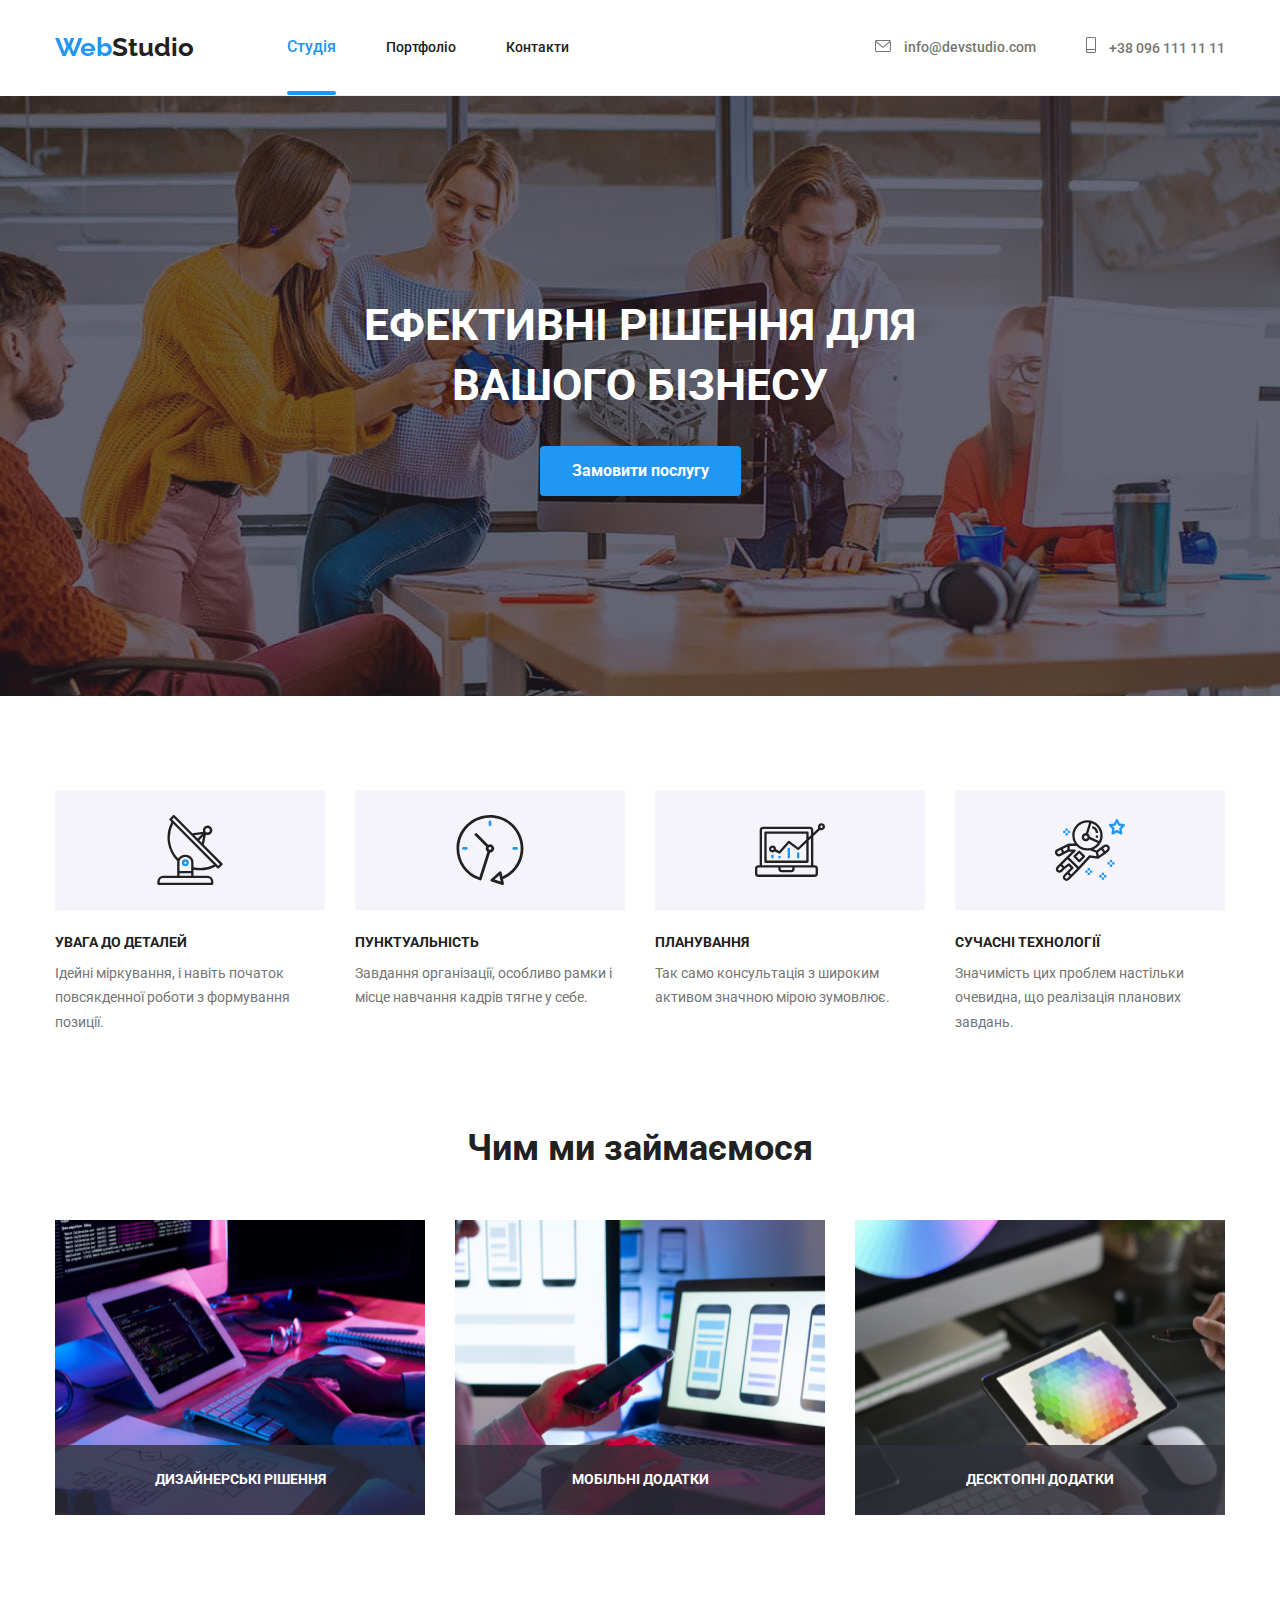
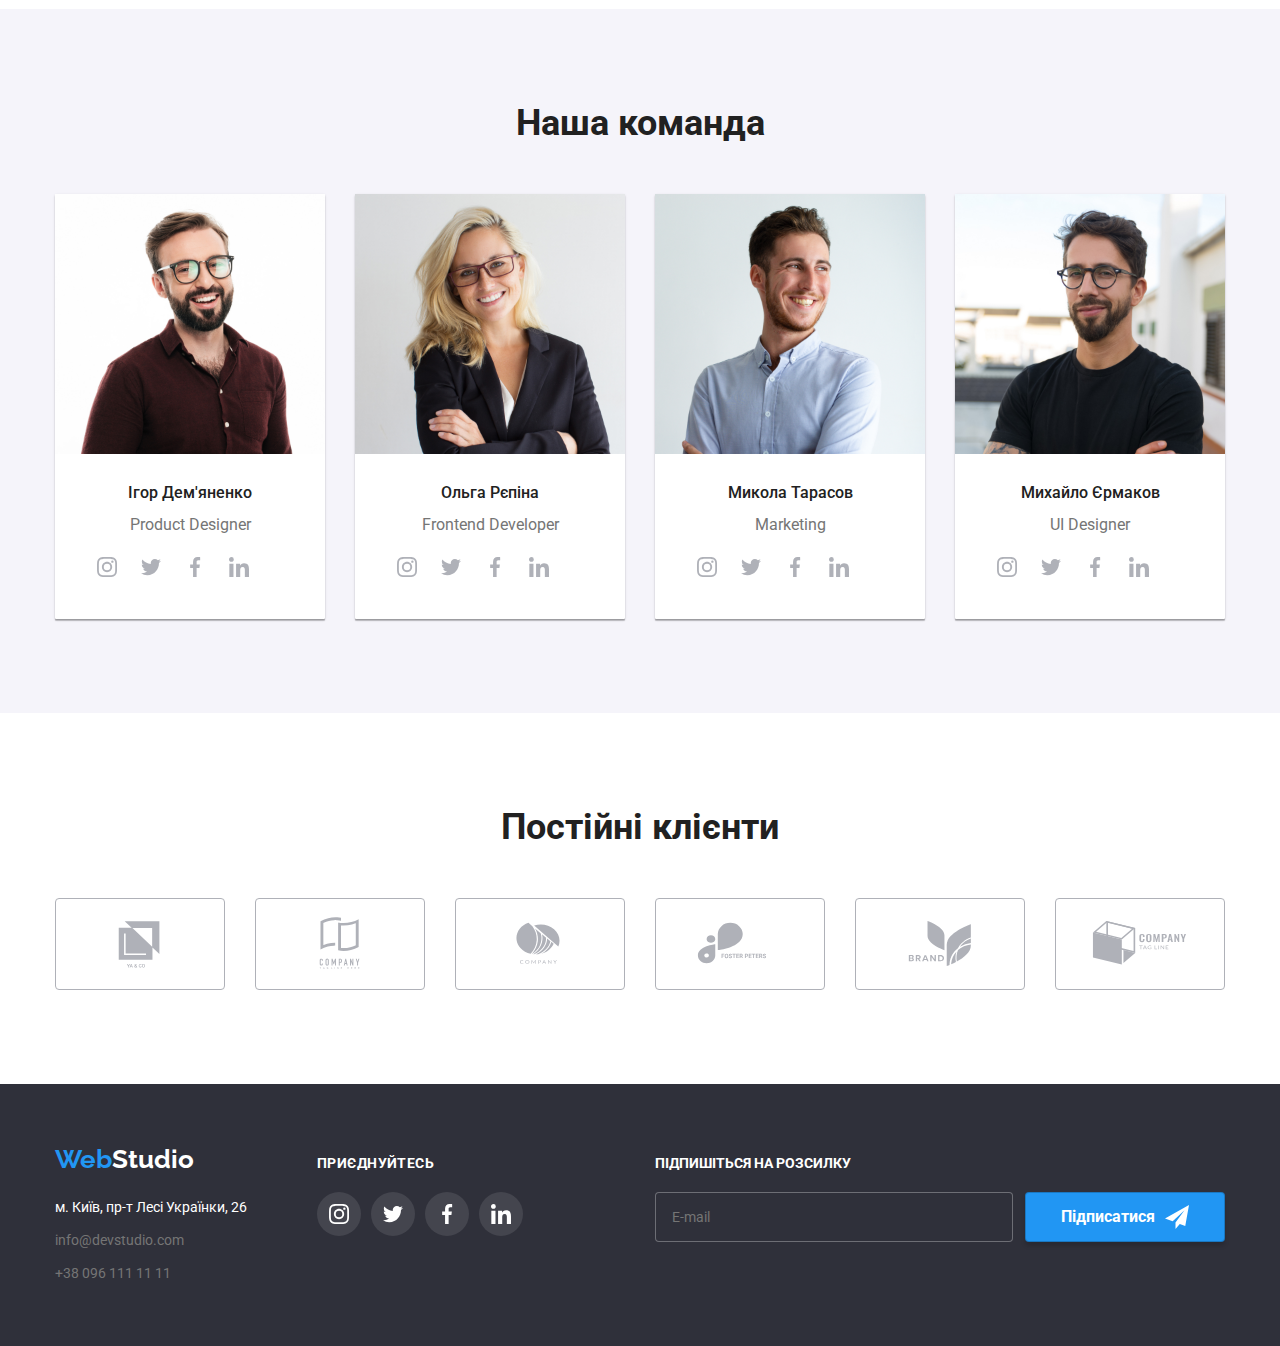
==== index.html @ 7511eae3 "рефакторинг HTML використ BEM" ====
<!DOCTYPE html>
<html lang="uk">
  <head>
    <meta charset="UTF-8" />
    <meta http-equiv="X-UA-Compatible" content="IE=edge" />
    <meta name="viewport" content="width=device-width, initial-scale=1.0" />
    <title>WebStudio</title>
    <!-- Fonts -->
    <link rel="preconnect" href="https://fonts.googleapis.com" />
    <link rel="preconnect" href="https://fonts.gstatic.com" crossorigin />
    <link
      href="https://fonts.googleapis.com/css2?family=Oleo+Script&family=Raleway:wght@700&family=Roboto:wght@400;500;700&display=swap"
      rel="stylesheet"
    />
    <!-- Modern-normalize -->
    <link rel="stylesheet" href="./css/moderm normalize.css" />
    <!-- Custom styles -->
    <link rel="stylesheet" href="./css/main.min.css" />
    <link rel="stylesheet" href="./css/styles.css" />
  </head>
  <body class="page">
    <!-- Header section -->
    <header class="header">
      <div class="section header-section">
        <div class="container header-nav">
          <nav class="nav">
            <a lang="en" class="logo" href="">
              <span class="logo_special"> Web</span>Studio</a
            >
            <ul class="list">
              <li class="header_breadcrumbs">
                <a class="item" href="./index.html">Студія</a>
              </li>
              <li class="header_breadcrumbs">
                <a class="header_item" href="./portfolio.html"> Портфоліо</a>
              </li>
              <li class="header_breadcrumbs">
                <a class="header_item" href="">Контакти</a>
              </li>
            </ul>
          </nav>
          <ul class="list header_list">
            <li class="header_link">
              <a class="header_all" href="mailto:info@devstudio.com">
                <svg class="icon-all" width="16" height="12">
                  <use href="./images/icons.svg#envelope"></use>
                </svg>
                info@devstudio.com</a
              >
            </li>
            <li class="header_link">
              <a class="header_all" href="tel:+380961111111">
                <svg class="icon-all" width="10" height="16">
                  <use href="./images/icons.svg#smartphone"></use>
                </svg>
                +38 096 111 11 11</a
              >
            </li>
          </ul>
        </div>
      </div>
    </header>
    <main class="main">
      <!--Slogan section -->
      <section class="slogan section overline">
        <div class="container">
          <h1 class="cnt">Ефективні рішення для вашого бізнесу</h1>
          <button class="button" type="button" data-modal-open>
            Замовити послугу
          </button>
          <!--Modal -->
          <div class="backdrop is-hidden" data-modal>
            <div class="modal">
              <span class="form_title"
                >Залиште свої дані, ми вам передзвонимо</span
              >
              <form
                class="form"
                action="my-register-form"
                method="post"
                name="register-form"
                avtocomplete="on"
                novalidate
              >
            </form>
                <div>
                  <div class="form_user-conteiner">
                    <label class="form_label" for="user-name">
                      <span class="form_user">Ім'я</span>
                    </label>
                    <input
                      class="form_user-input"
                      type="text"
                      id="user-name"
                      autofocus
                      required
                      minlength="3"
                      name="form-user-name"
                    />
                    <svg class="icon icon-user" width="18" height="18">
                      <use href="./images/icons.svg#user"></use>
                    </svg>
                  </div>
                  <div class="form_user-conteiner">
                    <label class="form_label" for="user-phone">
                      <span class="form_user">Телефон</span></label
                    >
                    <input
                      class="form_user-input"
                      type="tel"
                      id="user-phone"
                      name="form-user-phone"
                      required
                      minlength="12"
                      maxlength="12"
                    />
                    <svg class="icon-user" width="18" height="18">
                      <use href="./images/icons.svg#phone"></use>
                    </svg>
                  </div>
                  <div class="form_user-conteiner">
                    <label class="form_label" for="user-email">
                      <span class="form_user">Пошта</span></label
                    >
                    <input
                      class="form_user-input"
                      type="email"
                      id="user-email"
                      required
                      name="form-user-email"
                    />
                    <svg class="icon-user" width="18" height="18">
                      <use href="./images/icons.svg#email"></use>
                    </svg>
                  </div>
                  <div class="form_user-conteiner">
                    <label class="form_label-coment" for="user-coment">
                      <span class="form_user">Коментар</span>
                    </label>
                    <textarea
                      class="form_user-coment"
                      rows="6"
                      placeholder="Введіть текст"
                    ></textarea>
                  </div>
                  <label class="form_label-checkbox">
                    <input
                      class="form_input-checkbox visually-hidden"
                      type="checkbox"
                      name="form-user-checkbox"
                    />
                    <svg class="icon-user-vector" width="16" height="15">
                      <use
                        class="icon-unchecked"
                        href="./images/icons.svg#vect"
                      ></use>
                      <use
                        class="icon-checked"
                        href="./images/icons.svg#icon-check"
                      ></use>
                    </svg>
                    <span class="form_user-span">
                      Погоджуюся з розсилкою та приймаю
                      <a class="form_link" href=""> Умови договору</a>
                    </span>
                  </label>
                </div>
                <button class="form_button" type="submit">Відправити</button>
              </form>
              <button class="button-modal" type="button" data-modal-close>
                <svg class="button-modal-icon" width="30" height="30">
                  <use href="images/icons.svg#close"></use>
                </svg>
              </button>
            </div>
          </div>
        </div>
      </section>
      <!--About section -->
      <section class="about section">
        <div class="container">
          <h2 class="visually-hidden">Особливості роботи нашої студії</h2>
          <ul class="list">
            <li class="about_item">
              <div class="about_box">
                <svg width="70" height="70">
                  <use href="./images/icons.svg#antenna"></use>
                </svg>
              </div>
              <h3 class="about_subtitle">Увага до деталей</h3>
              <p class="about_text">
                Ідейні міркування, і навіть початок повсякденної роботи з
                формування позиції.
              </p>
            </li>
            <li class="about_item">
              <div class="about_box">
                <svg width="70" height="70">
                  <use href="./images/icons.svg#clock"></use>
                </svg>
              </div>
              <h3 class="about_subtitle">Пунктуальність</h3>
              <p class="about_text">
                Завдання організації, особливо рамки і місце навчання кадрів
                тягне у себе.
              </p>
            </li>
            <li class="about_item">
              <div class="about_box">
                <svg width="70" height="70">
                  <use href="./images/icons.svg#diagram"></use>
                </svg>
              </div>
              <h3 class="about_subtitle">Планування</h3>
              <p class="about_text">
                Так само консультація з широким активом значною мірою зумовлює.
              </p>
            </li>
            <li class="about_item">
              <div class="about_box">
                <svg width="70" height="70">
                  <use href="./images/icons.svg#astronaut"></use>
                </svg>
              </div>
              <h3 class="about_subtitle">Сучасні технології</h3>
              <p class="about_text">
                Значимість цих проблем настільки очевидна, що реалізація
                планових завдань.
              </p>
            </li>
          </ul>
        </div>
      </section>
      <!--Images section -->
      <section class="images section">
        <div class="container">
          <h2 class="images_headline">Чим ми займаємося</h2>

          <ul class="list">
            <li class="images_item">
              <img
                class="images_img"
                src="images/img(11).jpg"
                alt="Веб-програміст за роботою"
                width="370"
                height="295"
              />
              <div class="images_overline">
                <h3 class="images_title">Дизайнерські рішення</h3>
              </div>
            </li>
            <li class="images_item">
              <img
                class="images_img"
                src="images/img(12).jpg"
                alt="Розробник інтерфейсу за роботою"
                width="370"
                height="295"
              />
              <div class="images_overline">
                <h3 class="images_title">Мобільні додатки</h3>
              </div>
            </li>
            <li class="images_item">
              <img
                class="images_img"
                src="images/img(13).jpg"
                alt="Веб-дизайнер за роботою"
                width="370"
                height="295"
              />
              <div class="images_overline">
                <h3 class="images_title">Десктопні додатки</h3>
              </div>
            </li>
          </ul>
        </div>
      </section>
      <!--Nero section -->
      <section class="nero section">
        <div class="container">
          <h2 class="nero_caption">Наша команда</h2>
          <ul class="list nero_list">
            <li class="nero_item">
              <!--Ігор Дем'яненко-->
              <img
                class="nero_img"
                src="images/img(4).jpg"
                alt="фото Ігора Дем'яненко"
                width="270"
                height="260"
              />
              <div class="nero_title-meta">
                <h3 class="nero_title">Ігор Дем'яненко</h3>
                <p class="nero_meta" lang="en">Product Designer</p>
                <ul class="nero_list-icons list">
                  <li class="nero_item-icons">
                    <a class="nero_link-icons" href="instagram">
                      <svg class="nero_icon" width="20" height="20">
                        <use href="./images/icons.svg#instagram"></use>
                      </svg>
                    </a>
                  </li>
                  <li class="nero_item-icons">
                    <a class="nero_link-icons" href="twitter">
                      <svg class="nero_icon" width="20" height="20">
                        <use href="./images/icons.svg#twitter"></use>
                      </svg>
                    </a>
                  </li>
                  <li class="nero_item-icons">
                    <a class="nero_link-icons" href="facebook">
                      <svg class="nero_icon" width="20" height="20">
                        <use href="./images/icons.svg#facebook"></use>
                      </svg>
                    </a>
                  </li>
                  <li class="nero_item-icons">
                    <a class="nero_link-icons" href="linkedin">
                      <svg class="nero_icon" width="20" height="20">
                        <use href="./images/icons.svg#linkedin"></use>
                      </svg>
                    </a>
                  </li>
                </ul>
              </div>
            </li>
            <li class="nero_item">
              <!--Ольга Рєпіна-->
              <img
                class="nero_img"
                src="images/img(5).jpg"
                alt="фото Ольги Рєпіної"
                width="270"
                height="260"
              />
              <div class="nero_title-meta">
                <h3 class="nero_title">Ольга Рєпіна</h3>
                <p class="nero_meta" lang="en">Frontend Developer</p>
                <ul class="nero_list-icons list">
                  <li class="nero_item-icons">
                    <a class="nero_link-icons" href="instagram">
                      <svg class="nero_icon" width="20" height="20">
                        <use href="./images/icons.svg#instagram"></use>
                      </svg>
                    </a>
                  </li>
                  <li class="nero_item-icons">
                    <a class="nero_link-icons" href="twitter">
                      <svg class="nero_icon" width="20" height="20">
                        <use href="./images/icons.svg#twitter"></use>
                      </svg>
                    </a>
                  </li>
                  <li class="nero_item-icons">
                    <a class="nero_link-icons" href="facebook">
                      <svg class="nero_icon" width="20" height="20">
                        <use href="./images/icons.svg#facebook"></use>
                      </svg>
                    </a>
                  </li>
                  <li class="nero_item-icons">
                    <a class="nero_link-icons" href="linkedin">
                      <svg class="nero_icon" width="20" height="20">
                        <use href="./images/icons.svg#linkedin"></use>
                      </svg>
                    </a>
                  </li>
                </ul>
              </div>
            </li>
        <li class="nero_item">
              <!--Миколи Тарасова-->
              <img
                class="nero_img"
                src="images/img(6).jpg"
                alt="фото Микола Тарасов"
                width="270"
                height="260"
              />
              <div class="nero_title-meta">
                <h3 class="nero_title">Микола Тарасов</h3>
                <p class="nero_meta" lang="en">Marketing</p>
                <ul class="nero_list-icons list">
                  <li class="nero_item-icons">
                    <a class="nero_link-icons" href="instagram">
                      <svg class="nero_icon" width="20" height="20">
                        <use href="./images/icons.svg#instagram"></use>
                      </svg>
                    </a>
                  </li>
                  <li class="nero_item-icons">
                    <a class="nero_link-icons" href="twitter">
                      <svg class="nero_icon" width="20" height="20">
                        <use href="./images/icons.svg#twitter"></use>
                      </svg>
                    </a>
                  </li>
                  <li class="nero_item-icons">
                    <a class="nero_link-icons" href="facebook">
                      <svg class="nero_icon" width="20" height="20">
                        <use href="./images/icons.svg#facebook"></use>
                      </svg>
                    </a>
                  </li>
                  <li class="nero_item-icons">
                    <a class="nero_link-icons" href="linkedin">
                      <svg class="nero_icon" width="20" height="20">
                        <use href="./images/icons.svg#linkedin"></use>
                      </svg>
                    </a>
                  </li>
                </ul>
              </div>
            </li>
            <li class="nero_item">
              <!--Михайла Єрмакова-->
              <img
                class="nero_img"
                src="images/img(7).jpg"
                alt="фото Михайло Єрмаков"
                width="270"
                height="260"
              />
              <div class="nero_title-meta">
                <h3 class="nero_title">Михайло Єрмаков</h3>
                <p class="nero_meta" lang="en">UI Designer</p>
                <ul class="nero_list-icons list">
                  <li class="nero_item-icons">
                    <a class="nero_link-icons" href="instagram">
                      <svg class="nero_icon" width="20" height="20">
                        <use href="./images/icons.svg#instagram"></use>
                      </svg>
                    </a>
                  </li>
                  <li class="nero_item-icons">
                    <a class="nero_link-icons" href="twitter">
                      <svg class="nero_icon" width="20" height="20">
                        <use href="./images/icons.svg#twitter"></use>
                      </svg>
                    </a>
                  </li>
                  <li class="nero_item-icons">
                    <a class="nero_link-icons" href="facebook">
                      <svg class="nero_icon" width="20" height="20">
                        <use href="./images/icons.svg#facebook"></use>
                      </svg>
                    </a>
                  </li>
                  <li class="nero_item-icons">
                    <a class="nero_link-icons" href="linkedin">
                      <svg class="nero_icon" width="20" height="20">
                        <use href="./images/icons.svg#linkedin"></use>
                      </svg>
                    </a>
                  </li>
                </ul>
              </div>
            </li>
          </ul>
        </div>
      </section>
      <!--Holder section -->
      <section class="section">
        <div class="container holder_container">
          <h2 class="holder_caption">Постійні клієнти</h2>
          <ul class="list holder_list">
            <li class="holder_item">
              <a class="holder_all" href="">
                <svg class="holder_icons" width="106" height="60">
                  <use href="./images/icons.svg#Logo-1"></use>
                </svg>
              </a>
            </li>
            <li class="holder_item">
              <a class="holder_all" href="">
                <svg class="holder_icons" width="106" height="60">
                  <use href="./images/icons.svg#Logo-2"></use>
                </svg>
              </a>
            </li>
            <li class="holder_item">
              <a class="holder_all" href="">
                <svg class="holder_icons" width="106" height="60">
                  <use href="./images/icons.svg#Logo-3"></use>
                </svg>
              </a>
            </li>
            <li class="holder_item">
              <a class="holder_all" href="">
                <svg class="holder_icons" width="106" height="60">
                  <use href="./images/icons.svg#Logo-4"></use>
                </svg>
              </a>
            </li>
            <li class="holder_item">
              <a class="holder_all" href="">
                <svg class="holder_icons" width="106" height="60">
                  <use href="./images/icons.svg#Logo-5"></use>
                </svg>
              </a>
            </li>
            <li class="holder_item">
              <a class="holder_all" href="">
                <svg class="holder_icons" width="106" height="60">
                  <use href="./images/icons.svg#Logo-6"></use>
                </svg>
              </a>
            </li>
          </ul>
        </div>
      </section>
    </main>
    <!--Footer section -->
    <footer class="footer">
      <div class="section footer_section">
        <div class="container footer_container">
          <div class="footer_special">
            <a lang="en" class="footer_logo" href=""
              ><span class="logo_special"> Web</span>Studio</a
            >
            <address class="footer_link-type">
              <ul class="footer_list">
                <li class="footer_link">
                  <a
                    class="footer_type"
                    href="https://goo.gl/maps/CPtrU1FHBa2aNyZL9"
                    target="_blank"
                    rel="noopener noreferrer"
                  >
                    м. Київ, пр-т Лесі Українки, 26</a
                  >
                </li>
                <li class="footer_link">
                  <a class="footer_all" href="mailto:info@devstudio.com"
                    >info@devstudio.com</a
                  >
                </li>
                <li class="footer_link">
                  <a class="footer_all" href="tel:+380961111111"
                    >+38 096 111 11 11</a
                  >
                </li>
              </ul>
            </address>
          </div>
          <div>
            <h3 class="footer_title">приєднуйтесь</h3>
            <ul class="list">
              <li class="footer_item-icons">
                <a class="footer_link-icons" href="instagram">
                  <svg class="nero-icon" width="20" height="20">
                    <use href="./images/icons.svg#instagram"></use>
                  </svg>
                </a>
              </li>
              <li class="footer_item-icons">
                <a class="footer_link-icons" href="twitter">
                  <svg class="nero-icon" width="20" height="20">
                    <use href="./images/icons.svg#twitter"></use>
                  </svg>
                </a>
              </li>
              <li class="footer_item-icons">
                <a class="footer_link-icons" href="facebook">
                  <svg class="nero-icon" width="20" height="20">
                    <use href="./images/icons.svg#facebook"></use>
                  </svg>
                </a>
              </li>
              <li class="footer_item-icons">
                <a class="footer_link-icons" href="linkedin">
                  <svg class="nero-icon" width="20" height="20">
                    <use href="./images/icons.svg#linkedin"></use>
                  </svg>
                </a>
              </li>
            </ul>
          </div>
          <div class="footer_container-form">
            <span class="footer-form_title">Підпишіться на розсилку</span>
            <form class="footer-form">
              <label
                for="footer-container-form-email"
                class="footer-form_label">
                <input
                  type="email"
                  class="footer-form_input"
                  name="footer-container-form-input"
                  id="footer-container-form-email"
                  placeholder="E-mail"
                />
              </label>
              <button class="footer-form_btn" type="submit">
                Підписатися<svg class="footer-form_icon" width="24" height="24">
                  <use href="./images/icons.svg#send"></use>
                </svg>
              </button>
            </form>
          </div>
        </div>
      </div>
    </footer>
    <script src="./js/modal.js"></script>
  </body>
</html>
---- css/main.min.css ----
/*# sourceMappingURL=main.min.css.map */
---- css/styles.css ----
:root {
  /* Fonts*/
 --main-font: 'Roboto', sans-serif;
 --secondary-font: 'Raleway', sans-serif;

    /* Text color*/
  --primmaty-text-color: #212121;
  --title-text-color: #ffffff;
  --text-color: #757575;
  --accent-color: #2196F3;

  /* Backgroundcolor*/
  --primmaty-bg-cl: #F5F5F5;
  --accent-bg-cl: #2F303A;
}

.page {
  font-family:var(--main-font);
  font-size:16px;
  color:var(--primmaty-text-color);
}
.container {
  width: 1200px;
  padding-left: 15px;
  padding-right: 15px;
  margin-left: auto;
  margin-right: auto;


}
.section{
  padding-top:94px;
  padding-bottom:94px;

}

/* reset */
.list {
  text-decoration: none;
  color: currentColor;
  list-style: none;
  margin:0;
  padding:0;
  display: flex;
}

h1,
h2,
h3,
h4,
p {
margin:0;
}
.visually-hidden {
  position: absolute;
  white-space: nowrap;
  width: 1px;
  height: 1px;
  overflow: hidden;
  border: 0;
  padding: 0;
  clip: rect(0 0 0 0);
  clip-path: inset(50%);
  margin: -1px;
}
/**
  |============================
  | Header
  |============================
*/

.header {
  margin: 0;
  font-weight: 500;
  line-height: 1.14;
  background-color:var(--title-text-color);
 
}
.header-section {
  padding: 0;
}
.header-nav {
  padding-top: 32px;
  padding-bottom: 32px;
  display: flex;
  align-items: center;
  border-bottom:1px solid #ECECEC;
}
.logo_special {
  color: var(--accent-color);
}
.nav {
display: flex;
align-items: center;
}

.logo {
  margin-right :93px;
  font-family:var(--secondary-font);
  text-decoration: none;
 color:var(--primmaty-text-color);
}

.logo_special,
.logo {
  font-family:var(--secondary-font);
  font-weight: 700;
  font-size: 26px;
  line-height: 1.19;
}
.header_breadcrumbs:not(:last-child) { 
  margin-right: 50px;
}

.header_link:not(:last-child) {
margin-right:50px;
}
.item {
  position: relative;
  color:var(--accent-color);
  text-decoration: none;
}
.item::after{
  content:"";
  display:block;
  position: absolute;
  left:0;
  top:54px;
  width: 100%;
  height:4px;
  border-radius:2px;
  background-color:#2196F3;
}

.header_item {
  font-size:14px;
  text-decoration: none;
  color:var(--primmaty-text-color);
  transition:color 250ms cubic-bezier(0.4, 0, 0.2, 1);
}

.header_item:focus,
.header_item:hover {
  color:var(--accent-color);

}
.header_list {
  flex-direction: row;
  margin-left: auto;
  align-items: center;
}

.icon-all {
fill: currentColor;
 margin-right:10px ;
}

.header_all {
  font-size: 14px;
  text-decoration: none;
  color:var(--text-color);
  transition: color 250ms cubic-bezier(0.4, 0, 0.2, 1);
}

.header_all:hover,
.header_all:focus {
  color:var(--accent-color );
}

/**
  |============================
  | Slogan
  |============================
*/
.slogan {
  padding-top: 200px;
  padding-bottom: 200px;
  background:var(--accent-bg-cl);
  text-transform: uppercase;
  text-align: center;

}

 .overline{ 
  max-width:1600px;
  height: 600px;
  margin-left: auto;
  margin-right: auto;
  background-image:linear-gradient(to right, 
rgba(49, 47, 58, 0.4),
rgba(49, 47, 58, 0.4)),
url("../images/Img\(slog\).jpg");
background-repeat:no-repeat;
background-position:center;
background-size: cover;
}

.backdrop {
position: fixed;
top:0;
left:0;
z-index:1000;
width:100%;
height:100%;
background-color:rgba(0, 0, 0,0.2);
opacity:1;
transition: opacity 250ms cubic-bezier(0.4, 0, 0.2, 1);
}
.modal{
  position:absolute;
  top:50%;
  left:50%;
  transform:translate(-50%,-50%) scale(1);
  min-width: 528px;
  padding:40px;
  background-color: #ffffff;
  transition: transform 250ms cubic-bezier(0.4, 0, 0.2, 1);
}
.backdrop.is-hidden{
  opacity: 0;
  pointer-events:none;
  visibility: hidden;
}
.button-modal{
position:absolute;
top:8px;
right:8px;
padding:6px;
border: 1px solid rgba(0, 0, 0, 0.1);
border-radius:50%;
display: flex;
align-items: center;
justify-content: center;
width:30px;
height:30px;
background-color:transparent;
cursor: pointer;
}
.button-modal-icon:hover {
fill:#2196F3;
transition: fill 250ms cubic-bezier(0.4, 0, 0.2, 1);
}

.cnt {
  font-size: 44px;
  line-height:1.36;
  color: var(--title-text-color);
  width:696px;
  margin: 0 auto 30px;

}

.button {
  padding:10px 32px;
  font-size: 16px;
  font-weight: 700;
  line-height:1.87;
  color: var(--title-text-color);
  background-color: #2196F3;
  cursor: pointer;
  margin: 0 auto;
  display: block;
  border: none;
  border-radius:4px;
  transition: background-color 250ms cubic-bezier(0.4, 0, 0.2, 1);

}

.button:hover,
.button:focus {
  background-color:#188CE8;
}
/**
  |============================
  | Form
  |============================
*/

.form_label{
  display: flex;
  justify-content: start;
  text-align: center;
  margin-bottom:4px;

}
.form_title{
  font-family:var(--main-font);
    font-weight: 700;
    font-size: 20px;
    line-height:1.15;
    text-align: center;
    color:var(--primmaty-text-color);
    display: block;
    margin-bottom:12px;
    text-transform: none;
    letter-spacing:0.03em;
}
.form_user-conteiner {
position: relative;
margin-bottom: 10px;
}
.icon{
  padding:3px;
}
.form_user{
  font-family:var(--main-font);
    font-weight: 400;
    font-size: 12px;
    line-height:1.16;
    color:var(--text-color);
    text-transform:capitalize;
}
.form_user-input {
  width: 100%;
  height: 40px;
  border-radius: 4px;
  border: 1px solid rgba(33, 33, 33, 0.2);
  padding-left: 40px;
  outline: none;
  transition: border 250ms cubic-bezier(0.4, 0, 0.2, 1); 
}
.form_user-input:hover,
.form_user-input:focus {
  border:1px solid var(--accent-color);

}

.icon-user {
  position: absolute;
  top:10%;
  left:15px;
  transform: translateY(150%);
  fill:var(--primmaty-text-color);
  display: flex;
  justify-content: center;
  align-items: center;
}
.form_user-input:hover+ .icon-user,
.form_user-input:focus+ .icon-user{
  fill:#2196F3;
  transition: fill 250ms cubic-bezier(0.4, 0, 0.2, 1);

}

.form_user-coment{
width: 100%;
padding: 12px 16px;
outline: none;
resize: none;
border-radius: 4px;
border: 1px solid rgba(33, 33, 33, 0.2);
}
.form_user-coment::placeholder{
  font-family:var(--main-font);
 font-size: 12px;
 line-height:1.16;
cursor: pointer;
 color: rgba(117, 117, 117, 0.5);

}
.form_user-coment:hover,
.form_user-coment:focus {
  border: 1px solid var(--accent-color);
  transition: border 250ms cubic-bezier(0.4, 0, 0.2, 1);
}
.form_label-coment{
  display: flex;
  justify-content:start;
  text-align:center;
  gap: 8px;
  
}
.form_user-span{
 font-family:var(--main-font);
  font-weight: 400;
  font-size: 14px;
  line-height:1.71;
  color:var(--text-color);
  text-transform: none;

}
.form_label-checkbox{
display: flex;
justify-content:center;
align-items: center;
gap:9px;
}

.icon-unchecked{
  opacity:1;
  transition: opacity 250ms cubic-bezier(0.4, 0, 0.2, 1);
}

.icon-checked{
  opacity: 0;
  border: 1px solid #2196F3;
  border-radius: 2px;
  transition: opacity 250ms cubic-bezier(0.4, 0, 0.2, 1) ;
}
.form_input-checkbox:checked+ .icon-user-vector .icon-unchecked{
  opacity:0;
}

.form_input-checkbox:checked+ .icon-user-vector .icon-checked {
 opacity: 1;
  }
 .form_input-checkbox:focus+ .icon-user-vector{
    outline: 2px solid var(--accent-color);
    outline-offset: 1px;
    border-radius: 2px;
 }
 .form_link{
 color: var(--accent-color); 
 }



.form_button {
  font-family: var(--main-font);
  font-weight: 700;
  font-size: 16px;
  line-height: 1.87;
  padding: 10px 52px;
  margin-top: 30px;
  color: var(--title-text-color);
  background-color: #2196F3;
  border: 1px solid #188CE8;
  box-shadow: 0px 4px 4px rgba(0, 0, 0, 0.15);
  border-radius: 4px;
  cursor: pointer;
  transition: background-color 250ms cubic-bezier(0.4, 0, 0.2, 1);
}
.form_button:hover,
.form_button:focus{
background-color:#188CE8;
}

/**
  |============================
  | About
  |============================
*/

.about_box {
  width:270px ;
  height:120px ;
  background-color:#F5F4FA;
  display:flex;
  justify-content: center;
  align-items: center;
  margin-bottom:25px;
}


.about_item:not(:last-child) {
margin-right:30px;
}
.about_subtitle {
  text-transform: uppercase;
  font-size: 14px;
  line-height:1.14;
  margin-bottom: 10px;
}
.about_text {
  font-family:var(--main-font);
font-style: normal;
font-weight: 400;
font-size: 14px;
line-height:1.74;
color:var(--text-color);

}


/**
  |============================
  |Image
  |============================
*/
.images {
padding-top: 0;
}
.images_headline {
  font-size: 36px;
  line-height:1.16;
  text-align: center;
  margin-bottom: 50px;
  
}

.images_img {
  display: block;
  max-width: 100%;

}
.images_item{
position: relative;
}
.images_item:not(:last-child) {
  margin-right: 30px;
}
.images_overline {
  position: absolute;
  bottom:0;
  width:100%;
  height: 70px;
  z-index: 100;
  background-color: rgba(47, 48, 58, 0.8);
  display: flex;
  justify-content: center;
  align-items: center;
}
.images_title{
font-family:var(--main-font);
font-weight: 700;
font-size: 14px;
line-height:1.14;
text-align: center;
text-transform: uppercase;
color:var(--title-text-color);
}
/**
  |============================
  | Nero
  |============================
*/
.nero {
  background: #F5F4FA;
}
.nero_caption {
  font-weight:700;
  font-size: 36px;
  line-height:1.16;
  text-align:center;
  margin-bottom: 50px;
}
.nero_title {
font-weight:500;
font-size:16px;
line-height:1.18;
margin-bottom: 13px;
margin-left: auto;
margin-right: auto;
}

.nero_meta {
 color:var(--text-color); 
 font-weight:400; 
 margin-bottom:10px;
}
.nero_title-meta{
padding:30px;

}

.nero_item {
  font-weight:400;
  background-color: var(--title-text-color);
  text-align: center;
  border-radius:1px;
  box-shadow:0px 2px 1px 0px  rgba(0, 0, 0, 0.2),
  0px  1px 1px 0px rgba(0, 0, 0, 0.14),
  0px 1px 3px 0px rgba(0, 0, 0, 0.12);
  
 }
.nero_item:not(:last-child) {
  margin-right: 30px;
}
.nero_img{
display: block;
max-width: 100%;
}
.nero_item-icons{
display: flex;
justify-content:center;
align-items: center;
flex-basis:calc((100%-176px)/3);
}
.nero_link-icons{
  display: flex;
  justify-content:center;
  align-items:center;
  flex-direction:row;
  width:44px ;
  height: 44px;
  border-radius: 50%;
  fill: #AFB1B8;
  transition: background-color 250ms cubic-bezier(0.4, 0, 0.2, 1),
  fill 250ms cubic-bezier(0.4, 0, 0.2, 1),
  box-shadow 250ms cubic-bezier(0.4, 0, 0.2, 1);
}
.nero_link-icons:hover {
  fill: var(--title-text-color);
  background-color: #2196F3;
  border-radius: 50%;
  box-shadow: 0px 4px 4px 0px rgba(0, 0, 0, 0.25);
}


/**
  |============================
  | Holder-section
  |============================
*/
.holder_caption {
  font-family:var(--main-font);
  color: var(--primmaty-text-color);
  font-size: 36px;
  font-weight: 700;
  line-height:1.16;
  text-align: center;
  margin-bottom: 50px;
  
}
.holder_item:not(:last-child) {
  margin-right: 30px;
}
.holder_all{
  fill:#AFB1B8;
  display: flex;
  justify-content: center;
  align-items: center;
  width: 170px;
  height: 92px;
  border: 1px solid #AFB1B8;
  border-radius: 4px;
  transition:border 250ms cubic-bezier(0.4, 0, 0.2, 1),
  fill 250ms cubic-bezier(0.4, 0, 0.2, 1);
}

.holder_all:hover {
  fill:var(--accent-color) ;
  border:1px solid var(--accent-color);
}
/**
  |============================
  | Portfolio
  |============================
*/
.main_btn {
  font-family: inherit;
  font-weight:500;
  font-size:16px;
  line-height:1.62;
  background-color:#F5F4FA ;
  text-decoration: none;
  cursor: pointer;
  border-radius: 4px;
  border: none;
  padding: 6px 22px;
  transition:color 250ms cubic-bezier(0.4, 0, 0.2, 1),
  background-color 250ms cubic-bezier(0.4, 0, 0.2, 1),
  box-shadow 250ms cubic-bezier(0.4, 0, 0.2, 1);
}
.main_btn:focus,
.main_btn:hover {
  background-color: var(--accent-color);
  color:var(--title-text-color);
  border-radius:4px;
  border:none;
  box-shadow:0 2px 2px 0 rgba(0, 0, 0, 0.12),
  0 1px 2px 0 rgba(0, 0, 0, 0.08),
  0 3px 1px 0 rgba(0, 0, 0, 0.1) ;
}
.main {
color: var(--primmaty-text-color);
text-decoration: none;
}
.main_buttons{
 margin-bottom: 50px; 
 justify-content: center;
 gap: 8px;
}
.main_list {
  display: flex;
  flex-wrap: wrap;
  gap: 30px;
}
.main_all {
  display: block;
  text-decoration: none;
  transition: box-shadow 250ms cubic-bezier(0.4, 0, 0.2, 1);
}
.main_all:hover {
  box-shadow: 1px 4px 6px rgba(0, 0, 0, 0.16),
  0px 4px 4px rgba(0, 0, 0, 0.06),
  0px 1px 1px rgba(0, 0, 0, 0.12);
}
.main_title-meta{
padding: 24px 20px;
border-right: 1px solid #EEEEEE;
border-bottom: 1px solid #EEEEEE;
border-left: 1px solid #EEEEEE;
}
.main_thumb{
  position: relative;
  overflow: hidden;

}
.main_overlay{
  position: absolute;
  width: 100%;
  height: 100%;
  top:0;
  left:0;
  padding:63px 24px;
  background-color:rgba(33,150,243,0.9);
  transform:translateY(100%);
  transition:transform 250ms cubic-bezier(0.4, 0, 0.2, 1);
}
.main_all:hover .main_overlay {
  transform: translateY(0%)
}
.main_overlay-text{
  font-family:var(--main-font);
 font-style: normal;
 font-weight: 400;
  font-size: 18px;
  line-height:1.55;
  color:var(--title-text-color);
}
.main_title {
margin-bottom: 4px;
color: var(--primmaty-text-color);
font-weight: 700;
font-size: 18px;

}
.main_meta {
  font-weight:400;
  font-size:16px;
  color: var(--text-color);
}
 

 .main_img{
display: block;
max-width: 100%;
height: auto;
 }
/**
  |============================
  | Footer
  |============================
*/
.footer {
  padding-top: 60px;
  padding-bottom: 60px;
  font-size: 14px;
  line-height:1.71;
  font-weight: 400;
  background-color:var(--accent-bg-cl);
}
.footer_section {
  padding: 0;
}

.footer_logo {
  font-family:var(--secondary-font);
  font-weight:700;
  font-size:26px;
  line-height:1.19;
  text-decoration: none;
  color:var(--title-text-color);
}
.footer_link-type {
margin-top: 20px;
}
.footer_list {
  text-decoration: none;
  color: currentColor;
  list-style: none;
  padding-inline-start:0;
  margin: 0;

}
.footer_link:not(:last-child) {
  margin-bottom: 9px;
}
.footer_type {
  color: var(--title-text-color);
  text-decoration: none;
  font-style: normal;
  transition: color 250ms cubic-bezier(0.4, 0, 0.2, 1);
}
 .footer_type:hover,
 .footer_type:focus {
   color: #188CE8;
 }

.footer_all {
  font-style: normal;
  font-weight:400;
  font-family:var(--main-font);
  color:var(--text-color);
  text-decoration: none;
  transition: color 250ms cubic-bezier(0.4, 0, 0.2, 1);
 }
.footer_all:hover,
.footer_all:focus {
 color: #188CE8;
}
.footer_title {
text-transform:uppercase;
font-family: var(-main-font);
font-weight:700;
font-size:14px;
line-height:1.16;
letter-spacing:0.03em;
color:var(--title-text-color);
margin-bottom: 20px;
}
.footer_container{
  display: flex;
  align-items: baseline;
}
.footer_special{
  margin-right:70px ;
}
.footer_link-icons{
  display: flex;
  justify-content: center;
  align-items: center;
  width: 44px;
  height: 44px;
  fill: var(--title-text-color);
  border-radius: 50%;
  background-color:rgba(255, 255, 255, 0.1);
  transition: background-color 250ms cubic-bezier(0.4, 0, 0.2, 1),
  fill 250ms cubic-bezier(0.4, 0, 0.2, 1),
  box-shadow 250ms cubic-bezier(0.4, 0, 0.2, 1);

}
.footer_link-icons:hover {
  fill: var(--title-text-color);
  background-color: #2196F3;
  border-radius: 50%;
  box-shadow: 0px 4px 4px 0px rgba(0, 0, 0, 0.25);
  }
  .footer_item-icons:not(:last-child) {
    margin-right:10px;
  }
  .footer_item:not(:last-child) {
  margin-right: 30px;
  }
  .footer_container-form{
    margin-left:auto;
  }
  .footer-form_title {
    display: block;
    font-family:var(--main-font);
   font-weight: 700;
   font-size: 14px;
   line-height:1.14;
   text-transform: uppercase;
   color:var(--title-text-color);
   margin-bottom: 20px;
  }
  .footer-form_btn {
    font-family:var(--main-font);
    font-weight: 700;
    font-size: 16px;
    line-height:1.88;
    color: var(--title-text-color);
  background: #2196F3;
  width: 200px;
  height: 50px;
  border: 1px solid rgba(0, 0, 0, 0.2);
  box-shadow: 0px 4px 4px rgba(0, 0, 0, 0.15);
  border-radius: 4px;
  display: flex;
  align-items: center;
  justify-content: center;
  margin-left: 12px;
  cursor: pointer;
  }
  .footer-container-form-btn:hover,
  .footer-container-form-btn:focus{
  box-shadow: 0px 4px 4px rgba(0, 0, 0, 0.15);
  transition:box-shadow  250ms cubic-bezier(0.4, 0, 0.2, 1);
  }
  .footer-form_icon{
    fill:#ffffff;
    margin-left: 10px;
  }
  .footer-form{
    display: flex;
    align-items: center;
  }
  .footer-form_input {
    width: 358px;
    height: 50px;
    border: 1px solid rgba(255, 255, 255, 0.3);
    border-radius: 4px;
    background-color: #2F303A;
    padding-left: 16px;
    color: var(--title-text-color);
  }
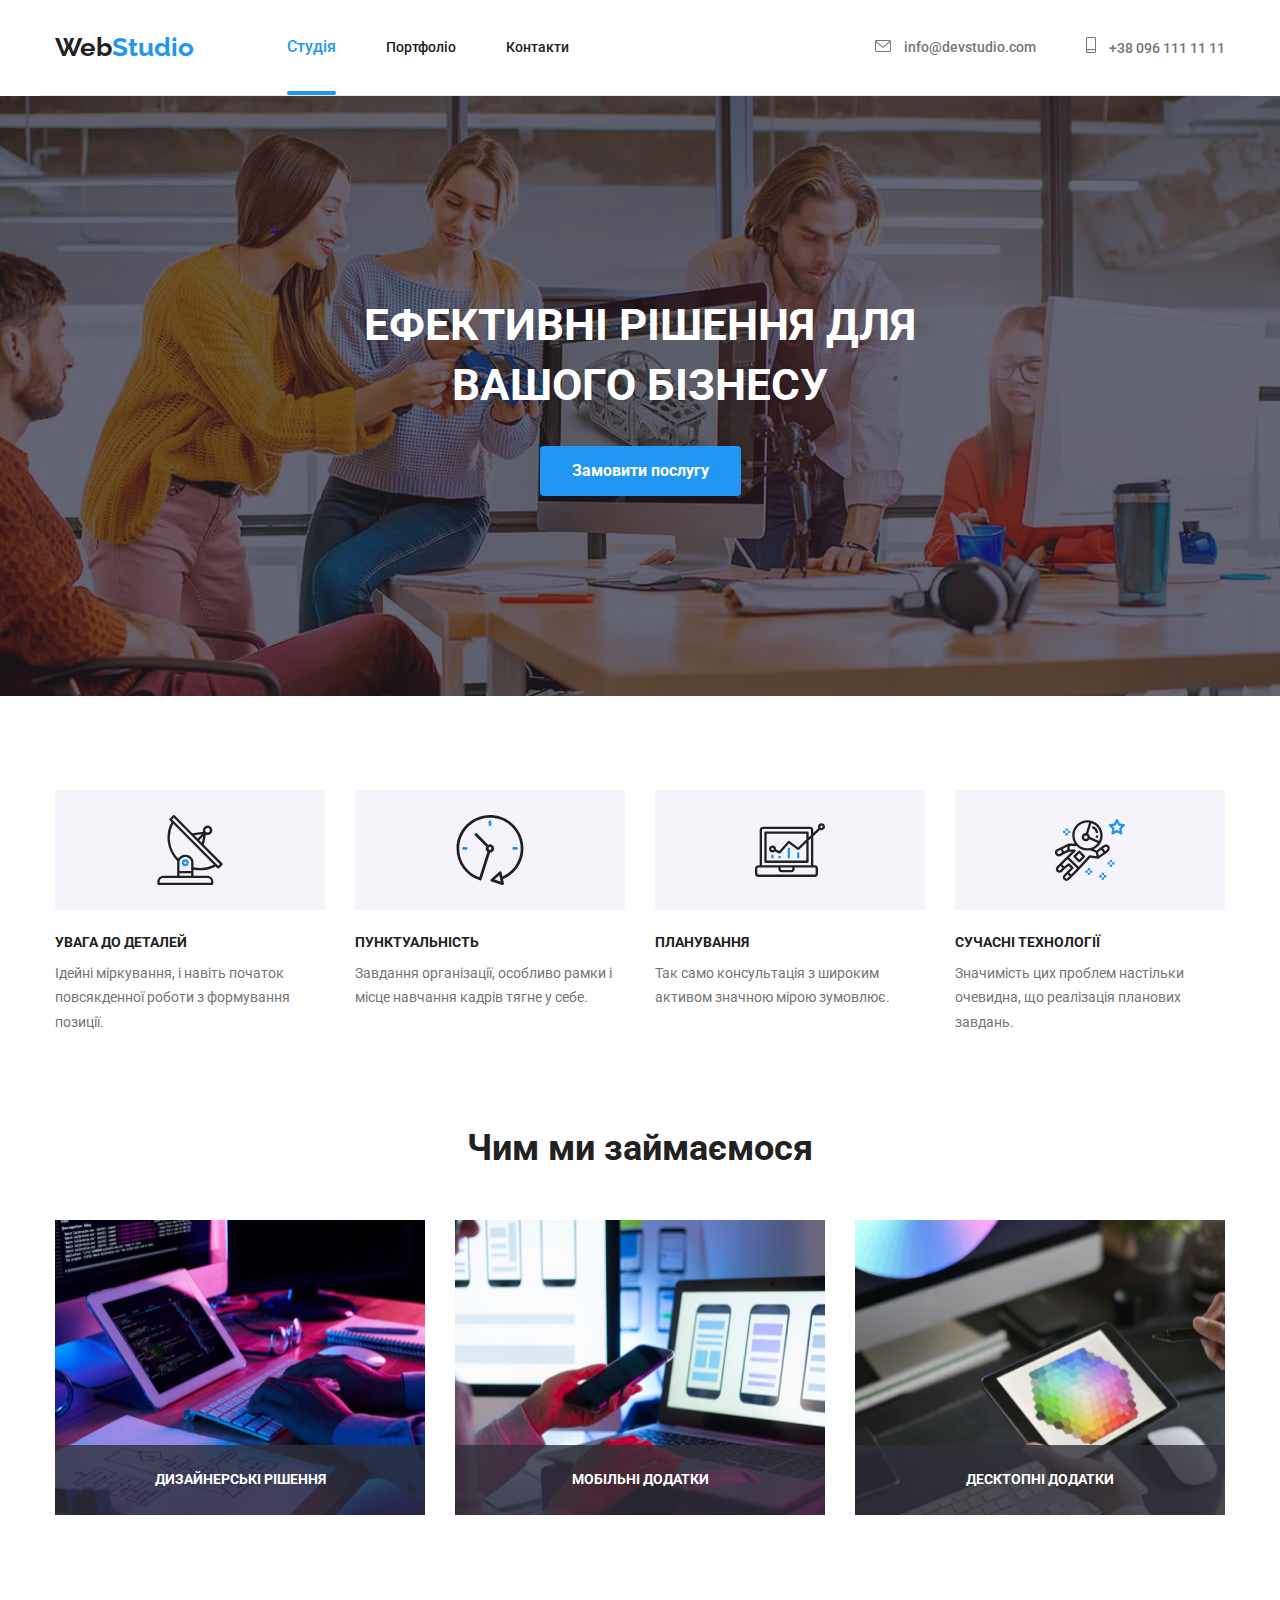
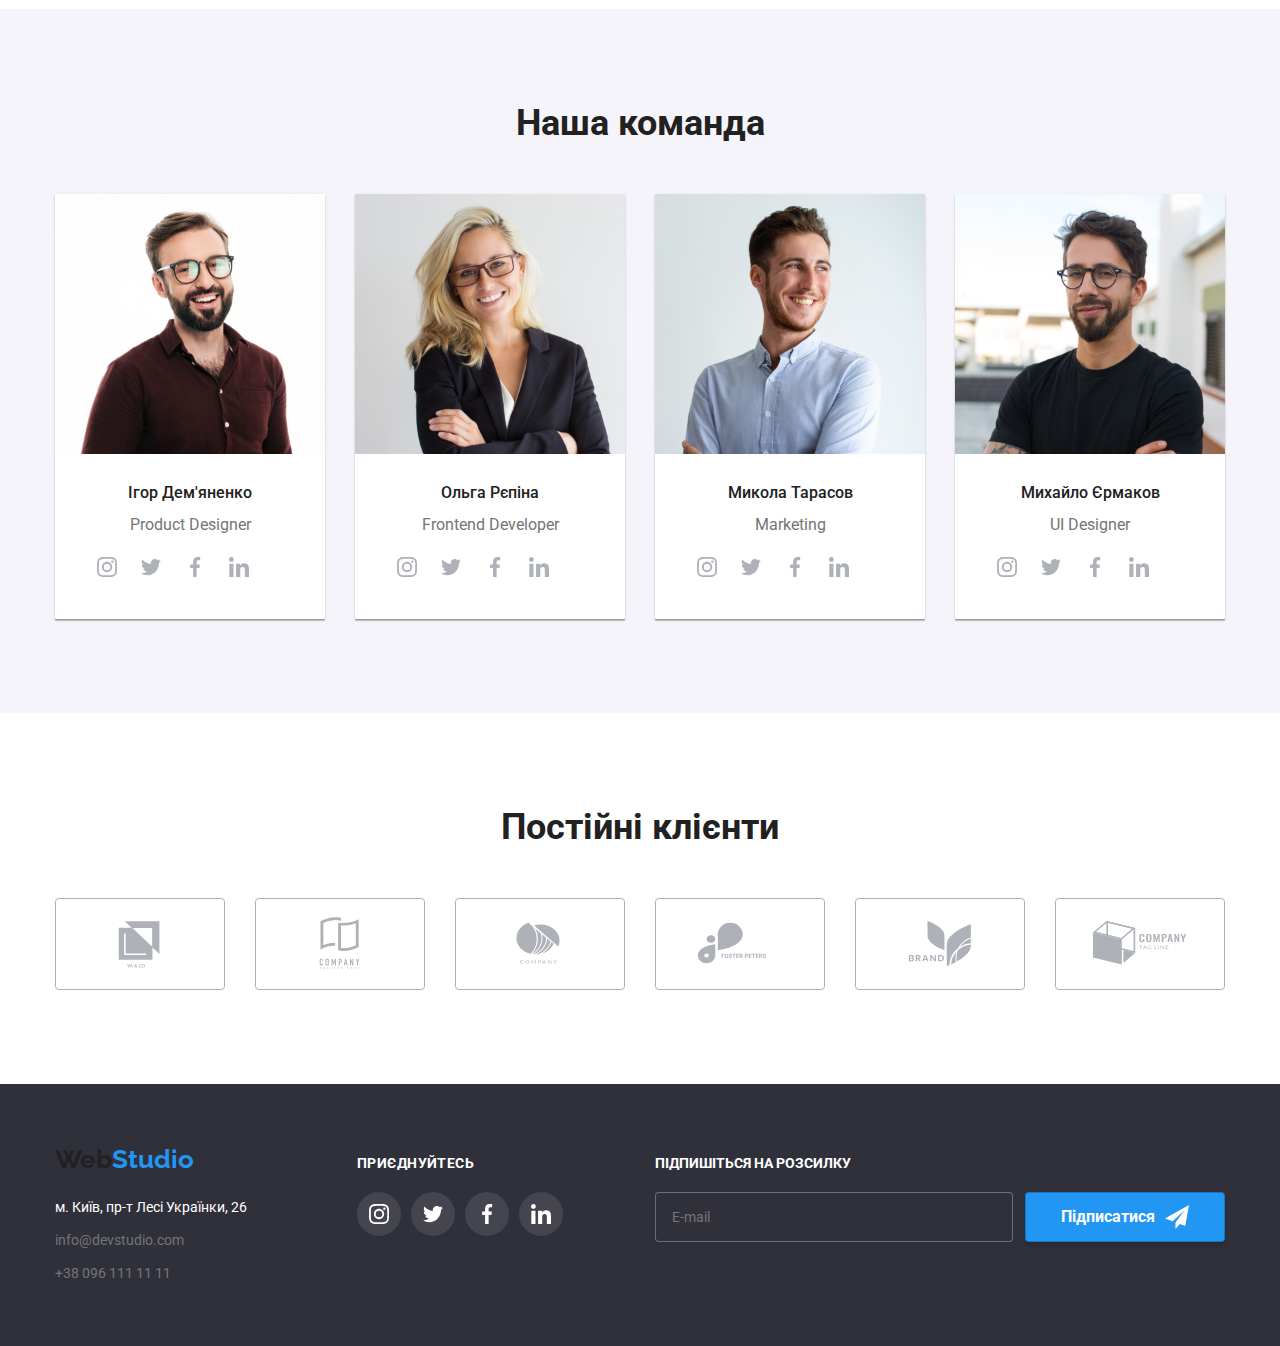
==== commit 67689afc: "Update index.html" ====
--- a/index.html
+++ b/index.html
@@ -25,7 +25,7 @@
         <div class="container header-nav">
           <nav class="nav">
             <a lang="en" class="logo" href="">
-              <span class="logo_special"> Web</span>Studio</a
+               Web<span class="logo_special">Studio</span></a
             >
             <ul class="list">
               <li class="header_breadcrumbs">
@@ -516,8 +516,8 @@
       <div class="section footer_section">
         <div class="container footer_container">
           <div class="footer_special">
-            <a lang="en" class="footer_logo" href=""
-              ><span class="logo_special"> Web</span>Studio</a
+            <a lang="en" class="logo" href=""
+              >Web<span class="logo_special">Studio</span></a
             >
             <address class="footer_link-type">
               <ul class="footer_list">
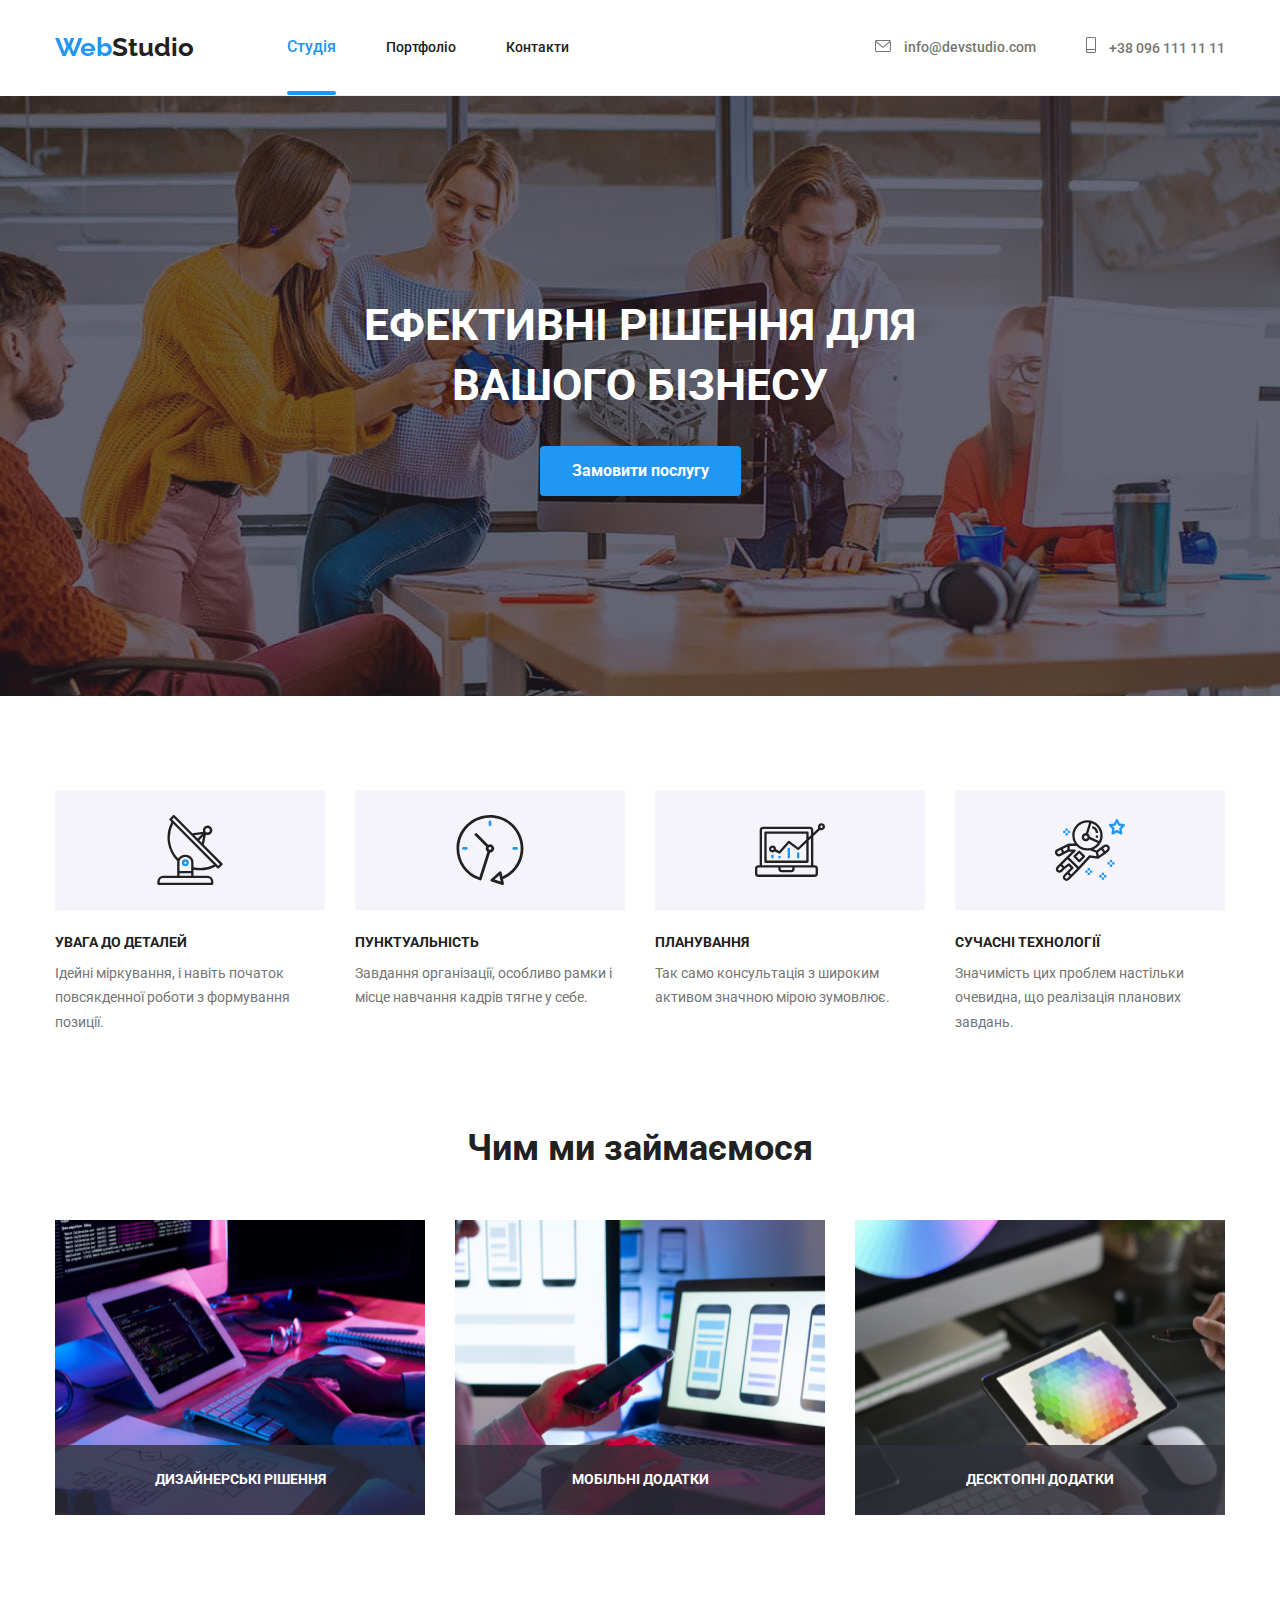
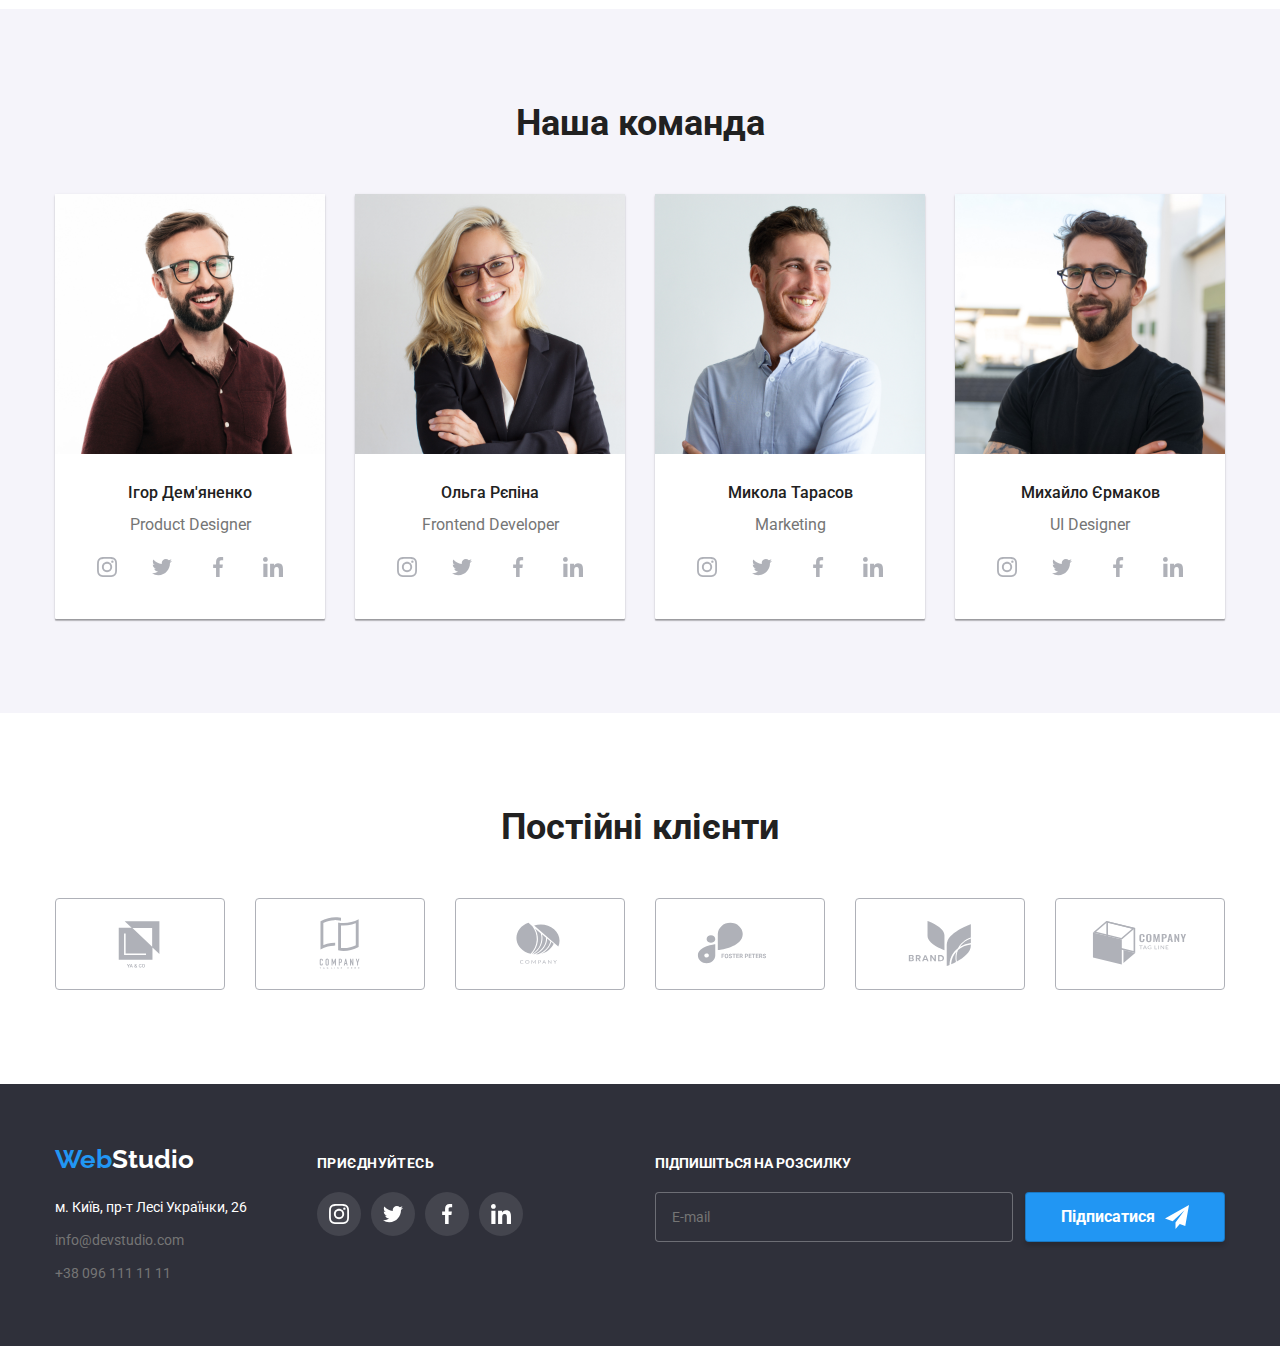
==== commit 4a8ad355: "спроба" ====
--- a/index.html
+++ b/index.html
@@ -24,18 +24,18 @@
       <div class="section header-section">
         <div class="container header-nav">
           <nav class="nav">
-            <a lang="en" class="logo" href="">
+            <a lang="en" class="logo heder_logo" href="">
                Web<span class="logo_special">Studio</span></a
             >
             <ul class="list">
-              <li class="header_breadcrumbs">
-                <a class="item" href="./index.html">Студія</a>
+              <li class="nav_link">
+                <a class="nav_item--dec" href="./index.html">Студія</a>
               </li>
-              <li class="header_breadcrumbs">
-                <a class="header_item" href="./portfolio.html"> Портфоліо</a>
+              <li class="nav_link">
+                <a class="nav_item" href="./portfolio.html"> Портфоліо</a>
               </li>
-              <li class="header_breadcrumbs">
-                <a class="header_item" href="">Контакти</a>
+              <li class="nav_link">
+                <a class="nav_item" href="">Контакти</a>
               </li>
             </ul>
           </nav>
@@ -60,7 +60,7 @@
         </div>
       </div>
     </header>
-    <main class="main">
+  
       <!--Slogan section -->
       <section class="slogan section overline">
         <div class="container">
@@ -293,31 +293,31 @@
               <div class="nero_title-meta">
                 <h3 class="nero_title">Ігор Дем'яненко</h3>
                 <p class="nero_meta" lang="en">Product Designer</p>
-                <ul class="nero_list-icons list">
-                  <li class="nero_item-icons">
-                    <a class="nero_link-icons" href="instagram">
-                      <svg class="nero_icon" width="20" height="20">
+                <ul class="social list">
+                  <li class="social_item">
+                    <a class="social_link" href="instagram">
+                      <svg class="social_icon" width="20" height="20">
                         <use href="./images/icons.svg#instagram"></use>
                       </svg>
                     </a>
                   </li>
-                  <li class="nero_item-icons">
-                    <a class="nero_link-icons" href="twitter">
-                      <svg class="nero_icon" width="20" height="20">
+                  <li class="social_item">
+                    <a class="social_link" href="twitter">
+                      <svg class="social_icon" width="20" height="20">
                         <use href="./images/icons.svg#twitter"></use>
                       </svg>
                     </a>
                   </li>
-                  <li class="nero_item-icons">
-                    <a class="nero_link-icons" href="facebook">
-                      <svg class="nero_icon" width="20" height="20">
+                  <li class="social_item">
+                    <a class="social_link" href="facebook">
+                      <svg class="social_icon" width="20" height="20">
                         <use href="./images/icons.svg#facebook"></use>
                       </svg>
                     </a>
                   </li>
-                  <li class="nero_item-icons">
-                    <a class="nero_link-icons" href="linkedin">
-                      <svg class="nero_icon" width="20" height="20">
+                  <li class="social_item">
+                    <a class="social_link" href="linkedin">
+                      <svg class="social_icon" width="20" height="20">
                         <use href="./images/icons.svg#linkedin"></use>
                       </svg>
                     </a>
@@ -337,31 +337,31 @@
               <div class="nero_title-meta">
                 <h3 class="nero_title">Ольга Рєпіна</h3>
                 <p class="nero_meta" lang="en">Frontend Developer</p>
-                <ul class="nero_list-icons list">
-                  <li class="nero_item-icons">
-                    <a class="nero_link-icons" href="instagram">
-                      <svg class="nero_icon" width="20" height="20">
+                <ul class="social list">
+                  <li class="social_item">
+                    <a class="social_link" href="instagram">
+                      <svg class="social_icon" width="20" height="20">
                         <use href="./images/icons.svg#instagram"></use>
                       </svg>
                     </a>
                   </li>
-                  <li class="nero_item-icons">
-                    <a class="nero_link-icons" href="twitter">
-                      <svg class="nero_icon" width="20" height="20">
+                  <li class="social_item">
+                    <a class="social_link" href="twitter">
+                      <svg class="social_icon" width="20" height="20">
                         <use href="./images/icons.svg#twitter"></use>
                       </svg>
                     </a>
                   </li>
-                  <li class="nero_item-icons">
-                    <a class="nero_link-icons" href="facebook">
-                      <svg class="nero_icon" width="20" height="20">
+                  <li class="social_item">
+                    <a class="social_link" href="facebook">
+                      <svg class="social_icon" width="20" height="20">
                         <use href="./images/icons.svg#facebook"></use>
                       </svg>
                     </a>
                   </li>
-                  <li class="nero_item-icons">
-                    <a class="nero_link-icons" href="linkedin">
-                      <svg class="nero_icon" width="20" height="20">
+                  <li class="social_item">
+                    <a class="social_link" href="linkedin">
+                      <svg class="social_icon" width="20" height="20">
                         <use href="./images/icons.svg#linkedin"></use>
                       </svg>
                     </a>
@@ -381,31 +381,31 @@
               <div class="nero_title-meta">
                 <h3 class="nero_title">Микола Тарасов</h3>
                 <p class="nero_meta" lang="en">Marketing</p>
-                <ul class="nero_list-icons list">
-                  <li class="nero_item-icons">
-                    <a class="nero_link-icons" href="instagram">
-                      <svg class="nero_icon" width="20" height="20">
+                <ul class="social list">
+                  <li class="social_item">
+                    <a class="social_link" href="instagram">
+                      <svg class="social_icon" width="20" height="20">
                         <use href="./images/icons.svg#instagram"></use>
                       </svg>
                     </a>
                   </li>
-                  <li class="nero_item-icons">
-                    <a class="nero_link-icons" href="twitter">
-                      <svg class="nero_icon" width="20" height="20">
+                  <li class="social_item">
+                    <a class="social_link" href="twitter">
+                      <svg class="social_icon" width="20" height="20">
                         <use href="./images/icons.svg#twitter"></use>
                       </svg>
                     </a>
                   </li>
-                  <li class="nero_item-icons">
-                    <a class="nero_link-icons" href="facebook">
-                      <svg class="nero_icon" width="20" height="20">
+                  <li class="social_item">
+                    <a class="social_link" href="facebook">
+                      <svg class="social_icon" width="20" height="20">
                         <use href="./images/icons.svg#facebook"></use>
                       </svg>
                     </a>
                   </li>
-                  <li class="nero_item-icons">
-                    <a class="nero_link-icons" href="linkedin">
-                      <svg class="nero_icon" width="20" height="20">
+                  <li class="social_item">
+                    <a class="social_link" href="linkedin">
+                      <svg class="social_icon" width="20" height="20">
                         <use href="./images/icons.svg#linkedin"></use>
                       </svg>
                     </a>
@@ -425,31 +425,31 @@
               <div class="nero_title-meta">
                 <h3 class="nero_title">Михайло Єрмаков</h3>
                 <p class="nero_meta" lang="en">UI Designer</p>
-                <ul class="nero_list-icons list">
-                  <li class="nero_item-icons">
-                    <a class="nero_link-icons" href="instagram">
-                      <svg class="nero_icon" width="20" height="20">
+                <ul class="social list">
+                  <li class="social_item">
+                    <a class="social_link" href="instagram">
+                      <svg class="social_icon" width="20" height="20">
                         <use href="./images/icons.svg#instagram"></use>
                       </svg>
                     </a>
                   </li>
-                  <li class="nero_item-icons">
-                    <a class="nero_link-icons" href="twitter">
-                      <svg class="nero_icon" width="20" height="20">
+                  <li class="social_item">
+                    <a class="social_link" href="twitter">
+                      <svg class="social_icon" width="20" height="20">
                         <use href="./images/icons.svg#twitter"></use>
                       </svg>
                     </a>
                   </li>
-                  <li class="nero_item-icons">
-                    <a class="nero_link-icons" href="facebook">
-                      <svg class="nero_icon" width="20" height="20">
+                  <li class="social_item">
+                    <a class="social_link" href="facebook">
+                      <svg class="social_icon" width="20" height="20">
                         <use href="./images/icons.svg#facebook"></use>
                       </svg>
                     </a>
                   </li>
-                  <li class="nero_item-icons">
-                    <a class="nero_link-icons" href="linkedin">
-                      <svg class="nero_icon" width="20" height="20">
+                  <li class="social_item">
+                    <a class="social_link" href="linkedin">
+                      <svg class="social_icon" width="20" height="20">
                         <use href="./images/icons.svg#linkedin"></use>
                       </svg>
                     </a>
@@ -517,7 +517,7 @@
         <div class="container footer_container">
           <div class="footer_special">
             <a lang="en" class="logo" href=""
-              >Web<span class="logo_special">Studio</span></a
+              >Web<span class="logo_special--color">Studio</span></a
             >
             <address class="footer_link-type">
               <ul class="footer_list">
@@ -549,28 +549,28 @@
             <ul class="list">
               <li class="footer_item-icons">
                 <a class="footer_link-icons" href="instagram">
-                  <svg class="nero-icon" width="20" height="20">
+                  <svg  width="20" height="20">
                     <use href="./images/icons.svg#instagram"></use>
                   </svg>
                 </a>
               </li>
               <li class="footer_item-icons">
                 <a class="footer_link-icons" href="twitter">
-                  <svg class="nero-icon" width="20" height="20">
+                  <svg  width="20" height="20">
                     <use href="./images/icons.svg#twitter"></use>
                   </svg>
                 </a>
               </li>
               <li class="footer_item-icons">
                 <a class="footer_link-icons" href="facebook">
-                  <svg class="nero-icon" width="20" height="20">
+                  <svg  width="20" height="20">
                     <use href="./images/icons.svg#facebook"></use>
                   </svg>
                 </a>
               </li>
               <li class="footer_item-icons">
                 <a class="footer_link-icons" href="linkedin">
-                  <svg class="nero-icon" width="20" height="20">
+                  <svg  width="20" height="20">
                     <use href="./images/icons.svg#linkedin"></use>
                   </svg>
                 </a>
--- a/css/styles.css
+++ b/css/styles.css
@@ -85,42 +85,41 @@
   display: flex;
   align-items: center;
   border-bottom:1px solid #ECECEC;
-}
-.logo_special {
-  color: var(--accent-color);
-}
+} 
+
 .nav {
 display: flex;
 align-items: center;
-}
-
-.logo {
-  margin-right :93px;
-  font-family:var(--secondary-font);
-  text-decoration: none;
- color:var(--primmaty-text-color);
-}
-
-.logo_special,
+} 
 .logo {
   font-family:var(--secondary-font);
+  text-decoration: none;
   font-weight: 700;
   font-size: 26px;
   line-height: 1.19;
-}
-.header_breadcrumbs:not(:last-child) { 
+  color: var(--accent-color);
+}
+.heder_logo{
+  margin-right: 93px;
+}
+
+.logo_special {
+  color: var(--primmaty-text-color); 
+}
+.logo_special--color {
+  color: var(--title-text-color);
+} 
+.nav_link:not(:last-child) { 
   margin-right: 50px;
 }
 
-.header_link:not(:last-child) {
-margin-right:50px;
-}
-.item {
+
+.nav_item--dec {
   position: relative;
   color:var(--accent-color);
   text-decoration: none;
 }
-.item::after{
+.nav_item--dec::after{
   content:"";
   display:block;
   position: absolute;
@@ -132,23 +131,26 @@
   background-color:#2196F3;
 }
 
-.header_item {
+.nav_item {
   font-size:14px;
   text-decoration: none;
   color:var(--primmaty-text-color);
   transition:color 250ms cubic-bezier(0.4, 0, 0.2, 1);
 }
 
-.header_item:focus,
-.header_item:hover {
+.nav_item:focus,
+.nav_item:hover {
   color:var(--accent-color);
 
-}
+} 
 .header_list {
   flex-direction: row;
   margin-left: auto;
   align-items: center;
 }
+.header_link:not(:last-child) {
+  margin-right: 50px;
+}
 
 .icon-all {
 fill: currentColor;
@@ -165,7 +167,7 @@
 .header_all:hover,
 .header_all:focus {
   color:var(--accent-color );
-}
+} 
 
 /**
   |============================
@@ -269,7 +271,7 @@
 .button:hover,
 .button:focus {
   background-color:#188CE8;
-}
+} 
 /**
   |============================
   | Form
@@ -469,7 +471,7 @@
 line-height:1.74;
 color:var(--text-color);
 
-}
+} 
 
 
 /**
@@ -518,13 +520,13 @@
 text-align: center;
 text-transform: uppercase;
 color:var(--title-text-color);
-}
+} 
 /**
   |============================
   | Nero
   |============================
 */
-.nero {
+ .nero {
   background: #F5F4FA;
 }
 .nero_caption {
@@ -570,13 +572,12 @@
 display: block;
 max-width: 100%;
 }
-.nero_item-icons{
+ .social{
 display: flex;
-justify-content:center;
+justify-content:space-between;
 align-items: center;
-flex-basis:calc((100%-176px)/3);
-}
-.nero_link-icons{
+}
+.social_link{
   display: flex;
   justify-content:center;
   align-items:center;
@@ -589,12 +590,12 @@
   fill 250ms cubic-bezier(0.4, 0, 0.2, 1),
   box-shadow 250ms cubic-bezier(0.4, 0, 0.2, 1);
 }
-.nero_link-icons:hover {
+.social_link:hover {
   fill: var(--title-text-color);
   background-color: #2196F3;
   border-radius: 50%;
   box-shadow: 0px 4px 4px 0px rgba(0, 0, 0, 0.25);
-}
+} 
 
 
 /**
@@ -602,7 +603,7 @@
   | Holder-section
   |============================
 */
-.holder_caption {
+ .holder_caption {
   font-family:var(--main-font);
   color: var(--primmaty-text-color);
   font-size: 36px;
@@ -631,13 +632,13 @@
 .holder_all:hover {
   fill:var(--accent-color) ;
   border:1px solid var(--accent-color);
-}
+} 
 /**
   |============================
   | Portfolio
   |============================
 */
-.main_btn {
+ .buttons_btn {
   font-family: inherit;
   font-weight:500;
   font-size:16px;
@@ -652,8 +653,8 @@
   background-color 250ms cubic-bezier(0.4, 0, 0.2, 1),
   box-shadow 250ms cubic-bezier(0.4, 0, 0.2, 1);
 }
-.main_btn:focus,
-.main_btn:hover {
+.buttons_btn:focus,
+.buttons_btn:hover {
   background-color: var(--accent-color);
   color:var(--title-text-color);
   border-radius:4px;
@@ -662,14 +663,15 @@
   0 1px 2px 0 rgba(0, 0, 0, 0.08),
   0 3px 1px 0 rgba(0, 0, 0, 0.1) ;
 }
-.main {
-color: var(--primmaty-text-color);
-text-decoration: none;
-}
-.main_buttons{
+
+.buttons{
  margin-bottom: 50px; 
  justify-content: center;
  gap: 8px;
+}  
+ .main {
+  color: var(--primmaty-text-color);
+  text-decoration: none;
 }
 .main_list {
   display: flex;
@@ -737,13 +739,13 @@
 display: block;
 max-width: 100%;
 height: auto;
- }
+ } 
 /**
   |============================
   | Footer
   |============================
 */
-.footer {
+ .footer {
   padding-top: 60px;
   padding-bottom: 60px;
   font-size: 14px;
@@ -753,15 +755,6 @@
 }
 .footer_section {
   padding: 0;
-}
-
-.footer_logo {
-  font-family:var(--secondary-font);
-  font-weight:700;
-  font-size:26px;
-  line-height:1.19;
-  text-decoration: none;
-  color:var(--title-text-color);
 }
 .footer_link-type {
 margin-top: 20px;
@@ -845,7 +838,11 @@
   }
   .footer_container-form{
     margin-left:auto;
-  }
+  } 
+ .footer-form {
+  display: flex;
+  align-items: center;
+}
   .footer-form_title {
     display: block;
     font-family:var(--main-font);
@@ -874,19 +871,11 @@
   margin-left: 12px;
   cursor: pointer;
   }
-  .footer-container-form-btn:hover,
-  .footer-container-form-btn:focus{
-  box-shadow: 0px 4px 4px rgba(0, 0, 0, 0.15);
-  transition:box-shadow  250ms cubic-bezier(0.4, 0, 0.2, 1);
-  }
   .footer-form_icon{
     fill:#ffffff;
     margin-left: 10px;
   }
-  .footer-form{
-    display: flex;
-    align-items: center;
-  }
+  
   .footer-form_input {
     width: 358px;
     height: 50px;
@@ -895,4 +884,9 @@
     background-color: #2F303A;
     padding-left: 16px;
     color: var(--title-text-color);
-  }+  }
+    .footer-form_btn:hover,
+    .footer-form_btn:focus {
+      box-shadow: 0px 4px 4px rgba(0, 0, 0, 0.15);
+      transition: box-shadow 250ms cubic-bezier(0.4, 0, 0.2, 1);
+    } 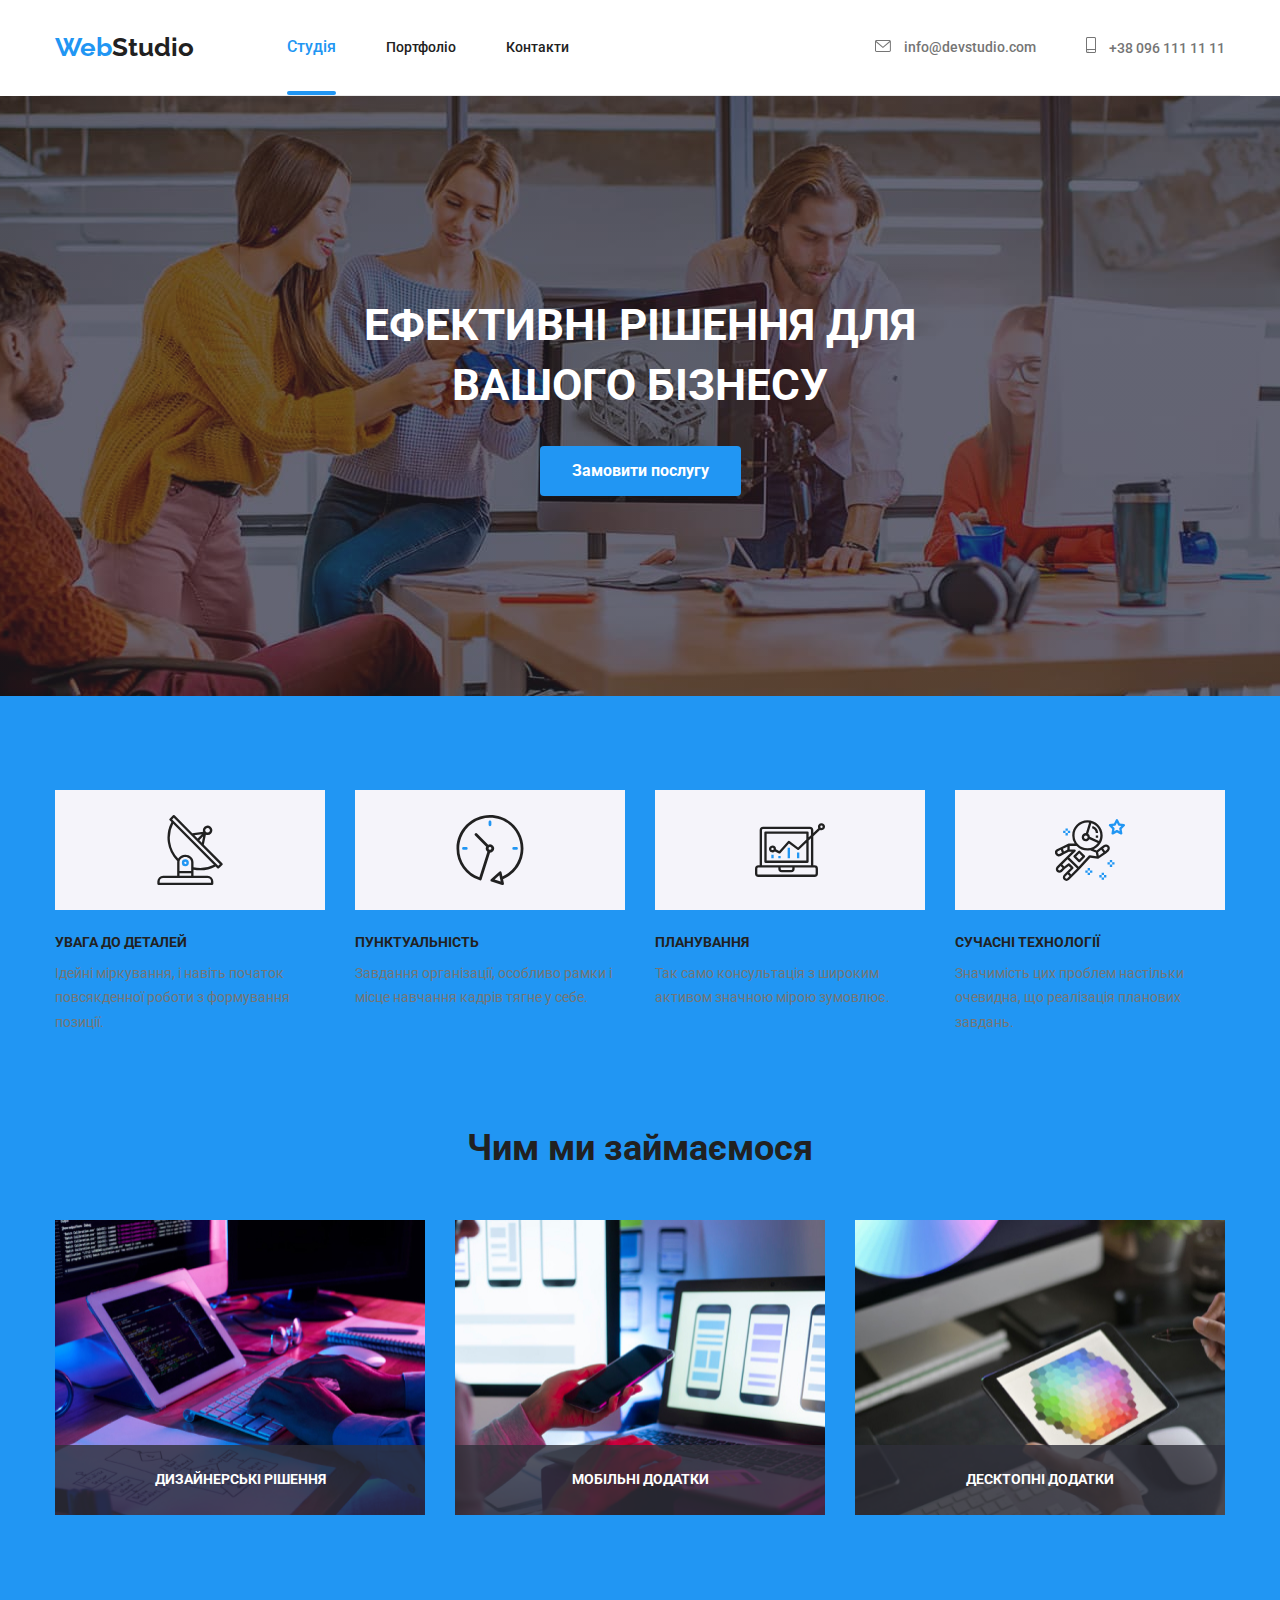
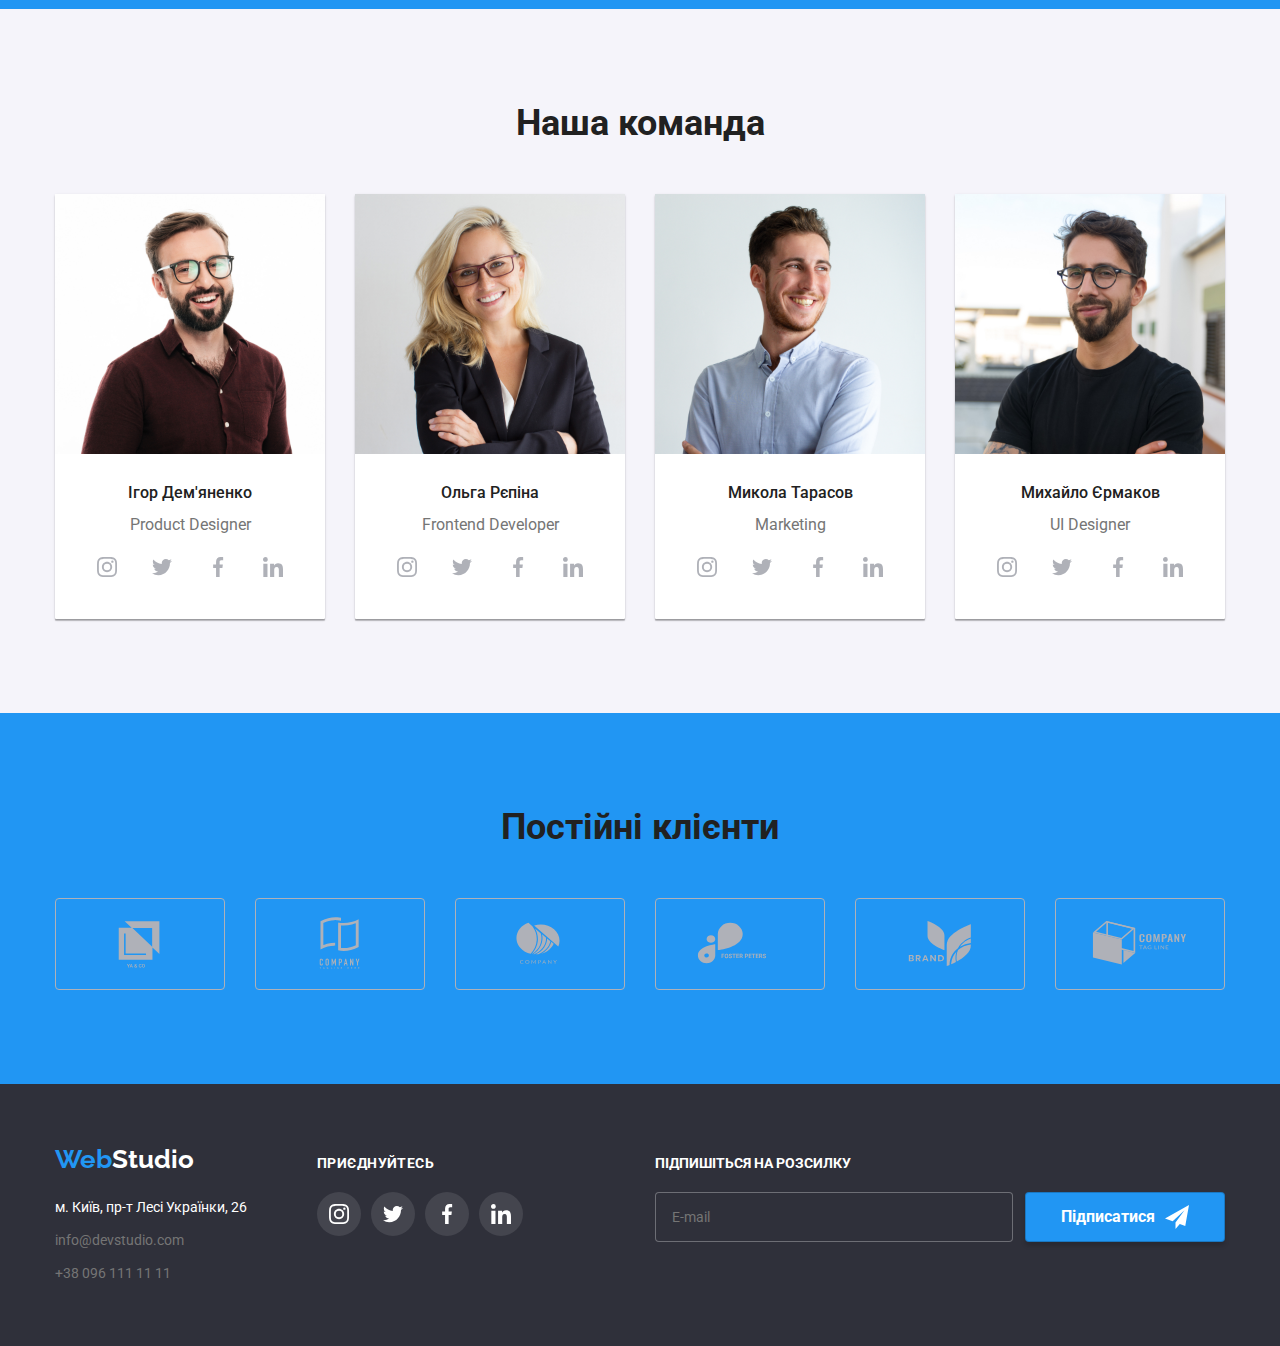
==== commit 9e4b7ad5: "6" ====
--- a/index.html
+++ b/index.html
@@ -21,10 +21,10 @@
   <body class="page">
     <!-- Header section -->
     <header class="header">
-      <div class="section header-section">
+      <div class="section header_section">
         <div class="container header-nav">
           <nav class="nav">
-            <a lang="en" class="logo heder_logo" href="">
+            <a lang="en" class="logo header_logo" href="">
                Web<span class="logo_special">Studio</span></a
             >
             <ul class="list">
@@ -82,9 +82,8 @@
                 avtocomplete="on"
                 novalidate
               >
-            </form>
                 <div>
-                  <div class="form_user-conteiner">
+                  <div class="form_conteiner">
                     <label class="form_label" for="user-name">
                       <span class="form_user">Ім'я</span>
                     </label>
@@ -101,7 +100,7 @@
                       <use href="./images/icons.svg#user"></use>
                     </svg>
                   </div>
-                  <div class="form_user-conteiner">
+                  <div class="form_conteiner">
                     <label class="form_label" for="user-phone">
                       <span class="form_user">Телефон</span></label
                     >
@@ -118,7 +117,7 @@
                       <use href="./images/icons.svg#phone"></use>
                     </svg>
                   </div>
-                  <div class="form_user-conteiner">
+                  <div class="form_conteiner">
                     <label class="form_label" for="user-email">
                       <span class="form_user">Пошта</span></label
                     >
@@ -133,7 +132,7 @@
                       <use href="./images/icons.svg#email"></use>
                     </svg>
                   </div>
-                  <div class="form_user-conteiner">
+                  <div class="form_conteiner">
                     <label class="form_label-coment" for="user-coment">
                       <span class="form_user">Коментар</span>
                     </label>
--- a/css/styles.css
+++ b/css/styles.css
@@ -76,7 +76,7 @@
   background-color:var(--title-text-color);
  
 }
-.header-section {
+.header_section {
   padding: 0;
 }
 .header-nav {
@@ -99,7 +99,7 @@
   line-height: 1.19;
   color: var(--accent-color);
 }
-.heder_logo{
+.header_logo{
   margin-right: 93px;
 }
 
@@ -164,8 +164,8 @@
   transition: color 250ms cubic-bezier(0.4, 0, 0.2, 1);
 }
 
-.header_all:hover,
-.header_all:focus {
+&:hover,
+&:focus {
   color:var(--accent-color );
 } 
 
@@ -268,8 +268,8 @@
 
 }
 
-.button:hover,
-.button:focus {
+ &:hover,
+ &:focus {
   background-color:#188CE8;
 } 
 /**
@@ -297,7 +297,7 @@
     text-transform: none;
     letter-spacing:0.03em;
 }
-.form_user-conteiner {
+.form_conteiner {
 position: relative;
 margin-bottom: 10px;
 }
@@ -629,7 +629,7 @@
   fill 250ms cubic-bezier(0.4, 0, 0.2, 1);
 }
 
-.holder_all:hover {
+&:hover {
   fill:var(--accent-color) ;
   border:1px solid var(--accent-color);
 } 
@@ -653,8 +653,8 @@
   background-color 250ms cubic-bezier(0.4, 0, 0.2, 1),
   box-shadow 250ms cubic-bezier(0.4, 0, 0.2, 1);
 }
-.buttons_btn:focus,
-.buttons_btn:hover {
+ &:focus,
+ &:hover {
   background-color: var(--accent-color);
   color:var(--title-text-color);
   border-radius:4px;
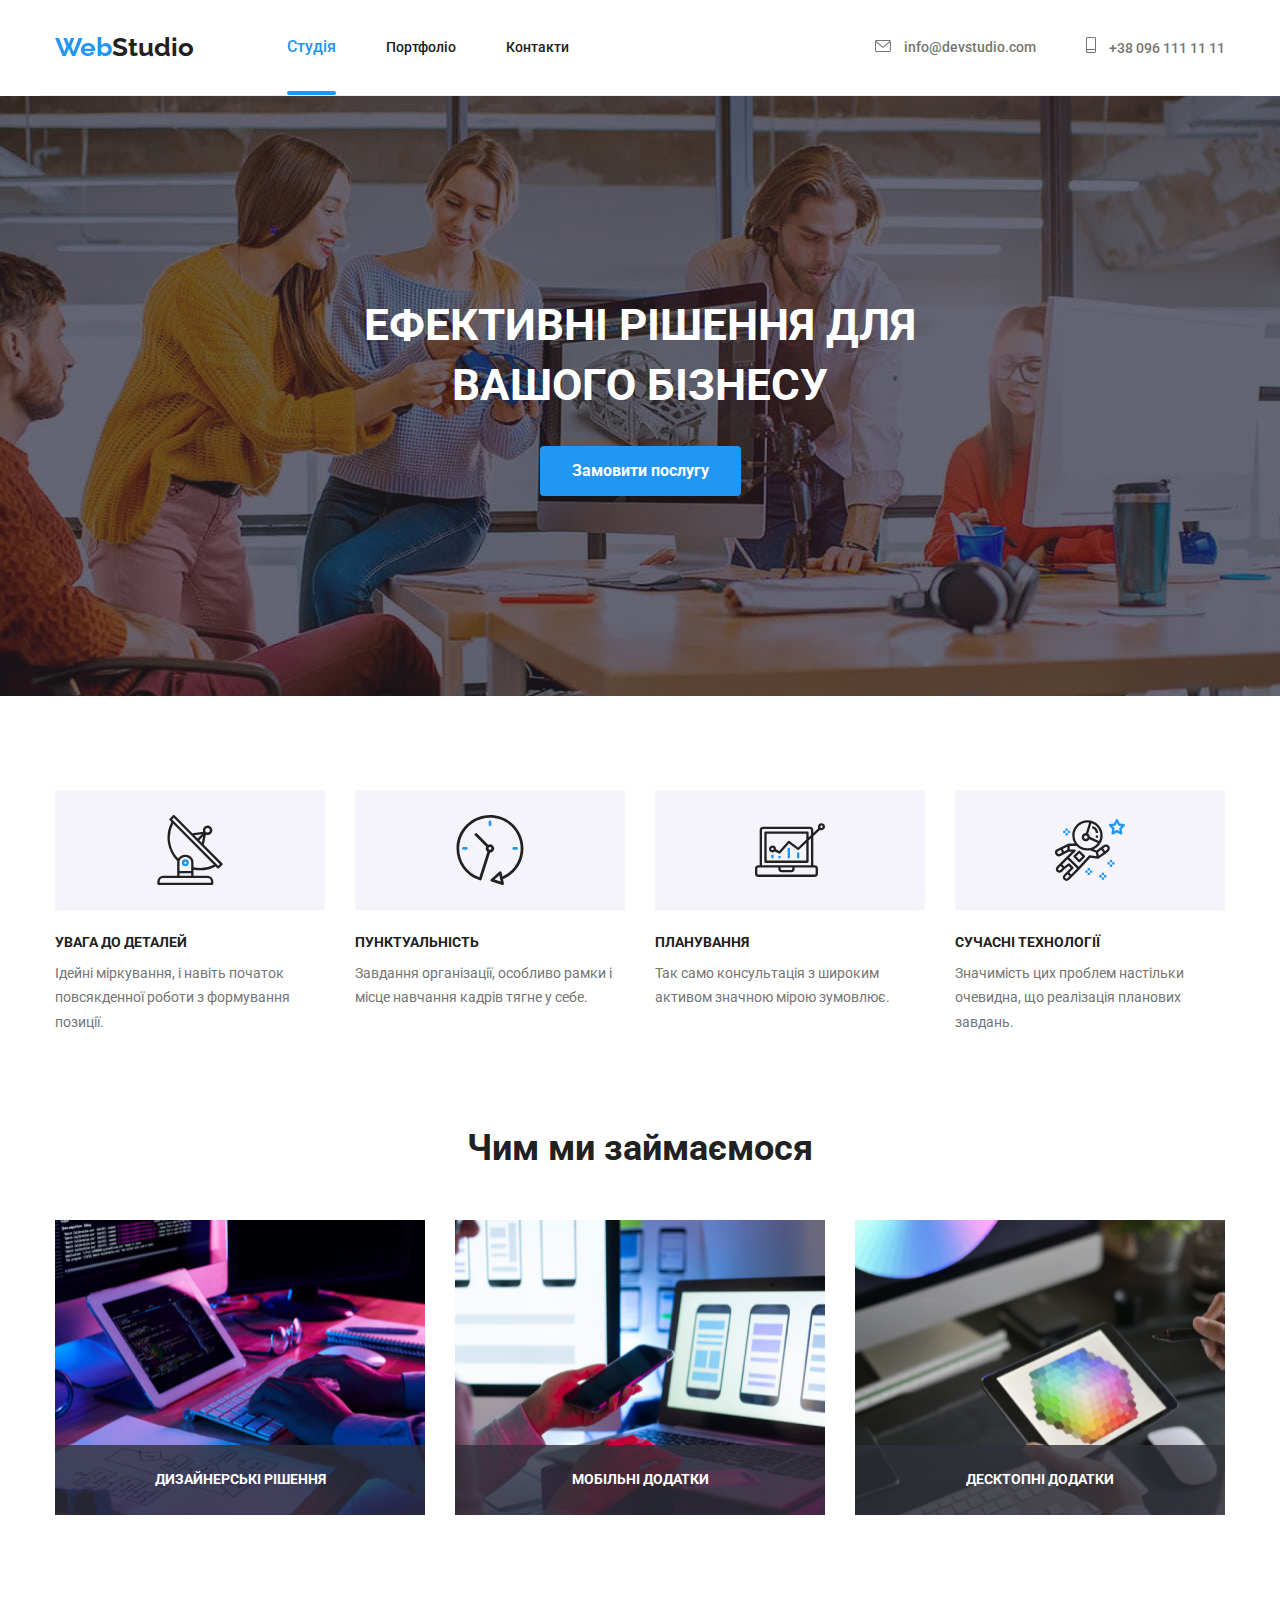
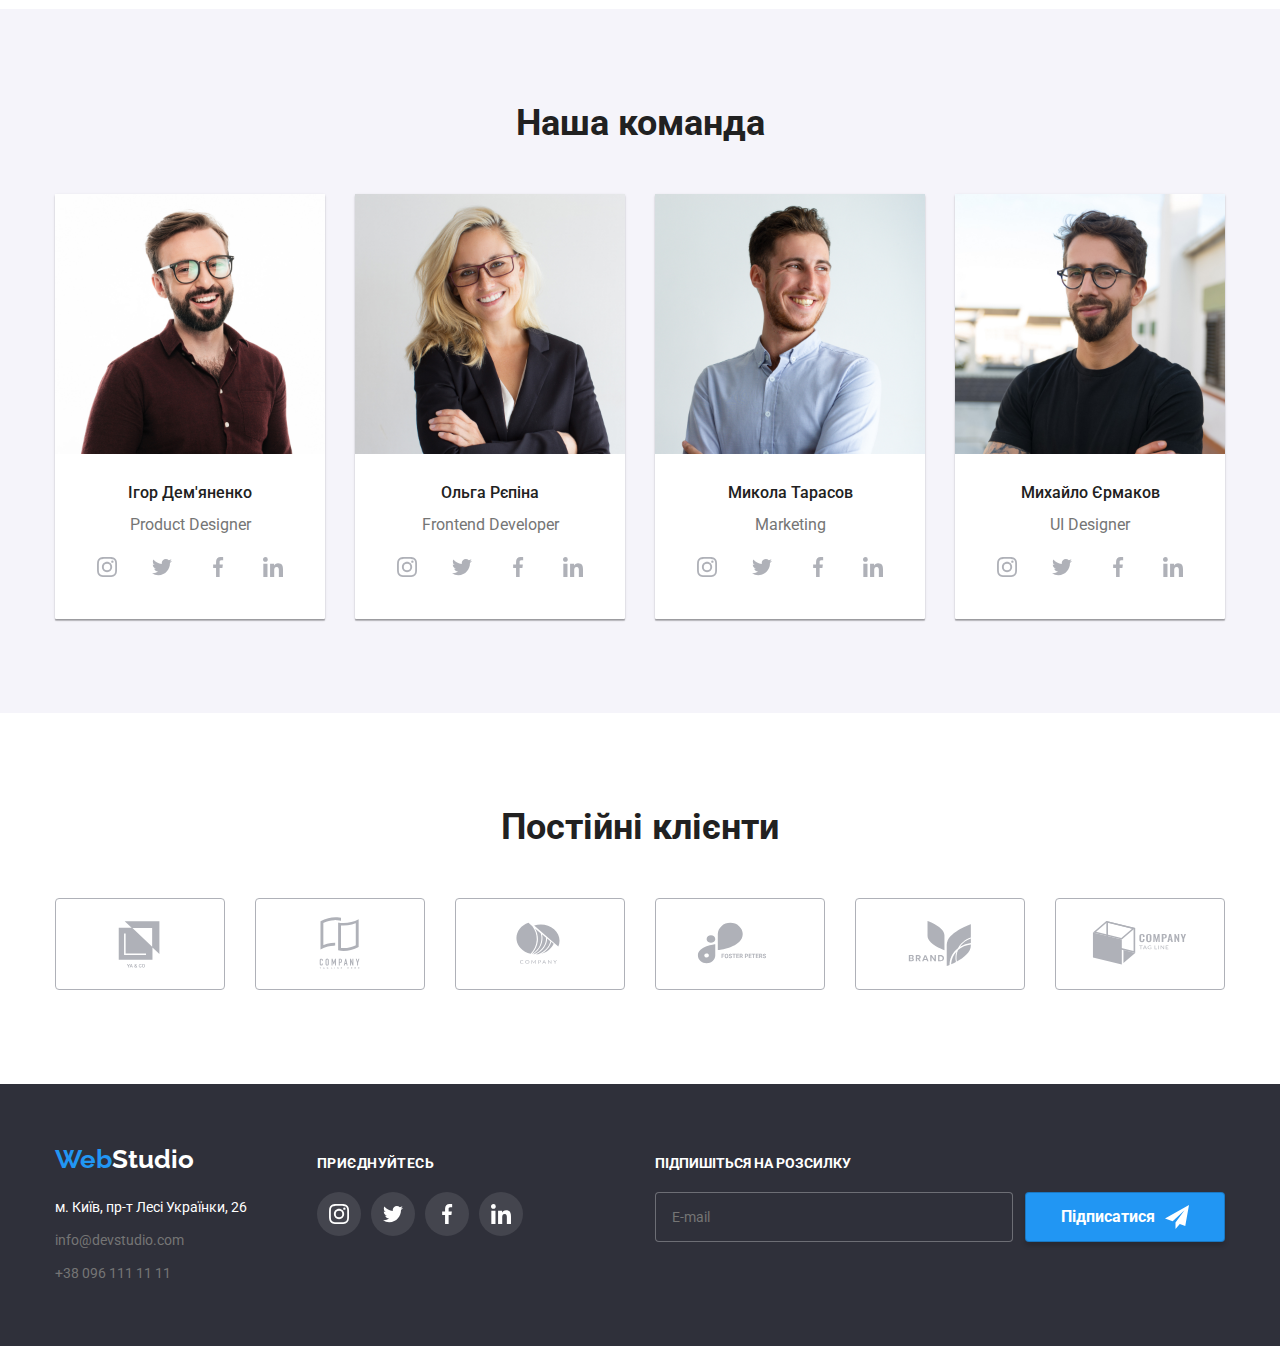
==== commit 180a8a4d: "9" ====
--- a/index.html
+++ b/index.html
@@ -42,7 +42,7 @@
           <ul class="list header_list">
             <li class="header_link">
               <a class="header_all" href="mailto:info@devstudio.com">
-                <svg class="icon-all" width="16" height="12">
+                <svg class="header_icon" width="16" height="12">
                   <use href="./images/icons.svg#envelope"></use>
                 </svg>
                 info@devstudio.com</a
@@ -50,7 +50,7 @@
             </li>
             <li class="header_link">
               <a class="header_all" href="tel:+380961111111">
-                <svg class="icon-all" width="10" height="16">
+                <svg class="header_icon" width="10" height="16">
                   <use href="./images/icons.svg#smartphone"></use>
                 </svg>
                 +38 096 111 11 11</a
@@ -166,8 +166,8 @@
                 </div>
                 <button class="form_button" type="submit">Відправити</button>
               </form>
-              <button class="button-modal" type="button" data-modal-close>
-                <svg class="button-modal-icon" width="30" height="30">
+              <button class="modal_button" type="button" data-modal-close>
+                <svg class="modal_button--decor" width="30" height="30">
                   <use href="images/icons.svg#close"></use>
                 </svg>
               </button>
@@ -289,7 +289,7 @@
                 width="270"
                 height="260"
               />
-              <div class="nero_title-meta">
+              <div class="nero_container">
                 <h3 class="nero_title">Ігор Дем'яненко</h3>
                 <p class="nero_meta" lang="en">Product Designer</p>
                 <ul class="social list">
@@ -333,7 +333,7 @@
                 width="270"
                 height="260"
               />
-              <div class="nero_title-meta">
+              <div class="nero_container">
                 <h3 class="nero_title">Ольга Рєпіна</h3>
                 <p class="nero_meta" lang="en">Frontend Developer</p>
                 <ul class="social list">
@@ -377,7 +377,7 @@
                 width="270"
                 height="260"
               />
-              <div class="nero_title-meta">
+              <div class="nero_container">
                 <h3 class="nero_title">Микола Тарасов</h3>
                 <p class="nero_meta" lang="en">Marketing</p>
                 <ul class="social list">
@@ -421,7 +421,7 @@
                 width="270"
                 height="260"
               />
-              <div class="nero_title-meta">
+              <div class="nero_container">
                 <h3 class="nero_title">Михайло Єрмаков</h3>
                 <p class="nero_meta" lang="en">UI Designer</p>
                 <ul class="social list">
@@ -461,9 +461,9 @@
       </section>
       <!--Holder section -->
       <section class="section">
-        <div class="container holder_container">
+        <div class="container">
           <h2 class="holder_caption">Постійні клієнти</h2>
-          <ul class="list holder_list">
+          <ul class="list ">
             <li class="holder_item">
               <a class="holder_all" href="">
                 <svg class="holder_icons" width="106" height="60">
--- a/css/main.min.css
+++ b/css/main.min.css
@@ -1 +1 @@
-/*# sourceMappingURL=main.min.css.map */+.logo{font-family:"Raleway",sans-serif;text-decoration:none;font-weight:700;font-size:26px;line-height:1.19;color:#2196f3}.logo_special{color:#212121}.logo_special--color{color:#fff}.header_logo{margin-right:93px}.nav{display:-webkit-box;display:-ms-flexbox;display:flex;-webkit-box-align:center;-ms-flex-align:center;align-items:center}.nav_item--dec{position:relative;color:#2196f3;text-decoration:none}.nav_item--dec::after{content:"";display:block;position:absolute;left:0;top:54px;width:100%;height:4px;border-radius:2px;background-color:#2196f3}.nav_item{font-size:14px;text-decoration:none;color:#212121;-webkit-transition:color 250ms cubic-bezier(0.4, 0, 0.2, 1);transition:color 250ms cubic-bezier(0.4, 0, 0.2, 1)}.nav_item:focus,.nav_item:hover{color:#2196f3}.nav_link:not(:last-child){margin-right:50px}.header{margin:0;font-weight:500;line-height:1.14;background-color:#fff}.header_section{padding:0}.header-nav{padding-top:32px;padding-bottom:32px;display:-webkit-box;display:-ms-flexbox;display:flex;-webkit-box-align:center;-ms-flex-align:center;align-items:center;border-bottom:1px solid #ececec}.header_list{-webkit-box-orient:horizontal;-webkit-box-direction:normal;-ms-flex-direction:row;flex-direction:row;margin-left:auto;-webkit-box-align:center;-ms-flex-align:center;align-items:center}.header_list:not(:last-child){margin-right:50px}.header_all{font-size:14px;text-decoration:none;color:#757575;-webkit-transition:color 250ms cubic-bezier(0.4, 0, 0.2, 1);transition:color 250ms cubic-bezier(0.4, 0, 0.2, 1)}.header_all:hover,.header_all:focus{color:#2196f3}.header_icon{fill:currentColor;margin-right:10px}.form_label{display:-webkit-box;display:-ms-flexbox;display:flex;-webkit-box-pack:start;-ms-flex-pack:start;justify-content:start;text-align:center;margin-bottom:4px}.form_title{font-family:var(--main-font);font-weight:700;font-size:20px;line-height:1.15;text-align:center;color:var(--primmaty-text-color);display:block;margin-bottom:12px;text-transform:none;letter-spacing:.03em}.form_conteiner{position:relative;margin-bottom:10px}.icon{padding:3px}.form_user{font-family:var(--main-font);font-weight:400;font-size:12px;line-height:1.16;color:var(--text-color);text-transform:capitalize}.form_user-input{width:100%;height:40px;border-radius:4px;border:1px solid rgba(33,33,33,.2);padding-left:40px;outline:none;-webkit-transition:border 250ms cubic-bezier(0.4, 0, 0.2, 1);transition:border 250ms cubic-bezier(0.4, 0, 0.2, 1)}.form_user-input:hover,.form_user-input:focus{border:1px solid var(--accent-color)}.icon-user{position:absolute;top:10%;left:15px;-webkit-transform:translateY(150%);transform:translateY(150%);fill:var(--primmaty-text-color);display:-webkit-box;display:-ms-flexbox;display:flex;-webkit-box-pack:center;-ms-flex-pack:center;justify-content:center;-webkit-box-align:center;-ms-flex-align:center;align-items:center}.form_user-input:hover+.icon-user,.form_user-input:focus+.icon-user{fill:#2196f3;-webkit-transition:fill 250ms cubic-bezier(0.4, 0, 0.2, 1);transition:fill 250ms cubic-bezier(0.4, 0, 0.2, 1)}.form_user-coment{width:100%;padding:12px 16px;outline:none;resize:none;border-radius:4px;border:1px solid rgba(33,33,33,.2)}.form_user-coment::-webkit-input-placeholder{font-family:var(--main-font);font-size:12px;line-height:1.16;cursor:pointer;color:rgba(117,117,117,.5)}.form_user-coment::-moz-placeholder{font-family:var(--main-font);font-size:12px;line-height:1.16;cursor:pointer;color:rgba(117,117,117,.5)}.form_user-coment:-ms-input-placeholder{font-family:var(--main-font);font-size:12px;line-height:1.16;cursor:pointer;color:rgba(117,117,117,.5)}.form_user-coment::-ms-input-placeholder{font-family:var(--main-font);font-size:12px;line-height:1.16;cursor:pointer;color:rgba(117,117,117,.5)}.form_user-coment::placeholder{font-family:var(--main-font);font-size:12px;line-height:1.16;cursor:pointer;color:rgba(117,117,117,.5)}.form_user-coment:hover,.form_user-coment:focus{border:1px solid var(--accent-color);-webkit-transition:border 250ms cubic-bezier(0.4, 0, 0.2, 1);transition:border 250ms cubic-bezier(0.4, 0, 0.2, 1)}.form_label-coment{display:-webkit-box;display:-ms-flexbox;display:flex;-webkit-box-pack:start;-ms-flex-pack:start;justify-content:start;text-align:center;gap:8px}.form_user-span{font-family:var(--main-font);font-weight:400;font-size:14px;line-height:1.71;color:var(--text-color);text-transform:none}.form_label-checkbox{display:-webkit-box;display:-ms-flexbox;display:flex;-webkit-box-pack:center;-ms-flex-pack:center;justify-content:center;-webkit-box-align:center;-ms-flex-align:center;align-items:center;gap:9px}.icon-unchecked{opacity:1;-webkit-transition:opacity 250ms cubic-bezier(0.4, 0, 0.2, 1);transition:opacity 250ms cubic-bezier(0.4, 0, 0.2, 1)}.form_input-checkbox:checked+.icon-user-vector .icon-unchecked{opacity:0}.icon-checked{opacity:0;border:1px solid #2196f3;border-radius:2px;-webkit-transition:opacity 250ms cubic-bezier(0.4, 0, 0.2, 1);transition:opacity 250ms cubic-bezier(0.4, 0, 0.2, 1)}.form_input-checkbox:checked+.icon-user-vector .icon-checked{opacity:1}.form_input-checkbox:focus+.icon-user-vector{outline:2px solid var(--accent-color);outline-offset:1px;border-radius:2px}.form_link{color:var(--accent-color)}.form_button{font-family:var(--main-font);font-weight:700;font-size:16px;line-height:1.87;padding:10px 52px;margin-top:30px;color:var(--title-text-color);background-color:#2196f3;border:1px solid #188ce8;-webkit-box-shadow:0px 4px 4px rgba(0,0,0,.15);box-shadow:0px 4px 4px rgba(0,0,0,.15);border-radius:4px;cursor:pointer;-webkit-transition:background-color 250ms cubic-bezier(0.4, 0, 0.2, 1);transition:background-color 250ms cubic-bezier(0.4, 0, 0.2, 1)}.form_button:hover,.form_button:focus{background-color:#188ce8}.slogan{padding-top:200px;padding-bottom:200px;background:#2f303a;text-transform:uppercase;text-align:center}.overline{max-width:1600px;height:600px;margin-left:auto;margin-right:auto;background-image:-webkit-gradient(linear, left top, right top, from(rgba(49, 47, 58, 0.4)), to(rgba(49, 47, 58, 0.4))),url("../images/Img(slog).jpg");background-image:linear-gradient(to right, rgba(49, 47, 58, 0.4), rgba(49, 47, 58, 0.4)),url("../images/Img(slog).jpg");background-repeat:no-repeat;background-position:center;background-size:cover}.backdrop{position:fixed;top:0;left:0;z-index:1000;width:100%;height:100%;background-color:rgba(0,0,0,.2);opacity:1;-webkit-transition:opacity 250ms cubic-bezier(0.4, 0, 0.2, 1);transition:opacity 250ms cubic-bezier(0.4, 0, 0.2, 1)}.backdrop.is-hidden{opacity:0;pointer-events:none;visibility:hidden}.modal{position:absolute;top:50%;left:50%;-webkit-transform:translate(-50%, -50%) scale(1);transform:translate(-50%, -50%) scale(1);min-width:528px;padding:40px;background-color:#fff;-webkit-transition:-webkit-transform 250ms cubic-bezier(0.4, 0, 0.2, 1);transition:-webkit-transform 250ms cubic-bezier(0.4, 0, 0.2, 1);transition:transform 250ms cubic-bezier(0.4, 0, 0.2, 1);transition:transform 250ms cubic-bezier(0.4, 0, 0.2, 1), -webkit-transform 250ms cubic-bezier(0.4, 0, 0.2, 1)}.modal_button{position:absolute;top:8px;right:8px;padding:6px;border:1px solid rgba(0,0,0,.1);border-radius:50%;display:-webkit-box;display:-ms-flexbox;display:flex;-webkit-box-align:center;-ms-flex-align:center;align-items:center;-webkit-box-pack:center;-ms-flex-pack:center;justify-content:center;width:30px;height:30px;background-color:rgba(0,0,0,0);cursor:pointer}.modal_button--decor:hover{fill:#2196f3;-webkit-transition:fill 250ms cubic-bezier(0.4, 0, 0.2, 1);transition:fill 250ms cubic-bezier(0.4, 0, 0.2, 1)}.cnt{font-size:44px;line-height:1.36;color:#fff;width:696px;margin:0 auto 30px}.button{padding:10px 32px;font-size:16px;font-weight:700;line-height:1.87;color:#fff;background-color:#2196f3;cursor:pointer;margin:0 auto;display:block;border:none;border-radius:4px;-webkit-transition:background-color 250ms cubic-bezier(0.4, 0, 0.2, 1);transition:background-color 250ms cubic-bezier(0.4, 0, 0.2, 1)}.button:hover,.button:focus{background-color:#188ce8}.about_box{width:270px;height:120px;background-color:#f5f4fa;display:-webkit-box;display:-ms-flexbox;display:flex;-webkit-box-pack:center;-ms-flex-pack:center;justify-content:center;-webkit-box-align:center;-ms-flex-align:center;align-items:center;margin-bottom:25px}.about_item:not(:last-child){margin-right:30px}.about_subtitle{text-transform:uppercase;font-size:14px;line-height:1.14;margin-bottom:10px}.about_text{font-family:"Roboto",sans-serif;font-style:normal;font-weight:400;font-size:14px;line-height:1.74;color:#757575}.images{padding-top:0}.images_headline{font-size:36px;line-height:1.16;text-align:center;margin-bottom:50px}.images_img{display:block;max-width:100%}.images_item{position:relative}.images_item:not(:last-child){margin-right:30px}.images_overline{position:absolute;bottom:0;width:100%;height:70px;z-index:100;background-color:rgba(47,48,58,.8);display:-webkit-box;display:-ms-flexbox;display:flex;-webkit-box-pack:center;-ms-flex-pack:center;justify-content:center;-webkit-box-align:center;-ms-flex-align:center;align-items:center}.images_title{font-family:"Roboto",sans-serif;font-weight:700;font-size:14px;line-height:1.14;text-align:center;text-transform:uppercase;color:#fff}.holder_caption{font-family:"Roboto",sans-serif;color:#212121;font-size:36px;font-weight:700;line-height:1.16;text-align:center;margin-bottom:50px}.holder_item:not(:last-child){margin-right:30px}.holder_all{fill:#afb1b8;display:-webkit-box;display:-ms-flexbox;display:flex;-webkit-box-pack:center;-ms-flex-pack:center;justify-content:center;-webkit-box-align:center;-ms-flex-align:center;align-items:center;width:170px;height:92px;border:1px solid #afb1b8;border-radius:4px;-webkit-transition:border 250ms cubic-bezier(0.4, 0, 0.2, 1),fill 250ms cubic-bezier(0.4, 0, 0.2, 1);transition:border 250ms cubic-bezier(0.4, 0, 0.2, 1),fill 250ms cubic-bezier(0.4, 0, 0.2, 1)}.holder_all:hover{fill:#2196f3;border:1px solid #2196f3}.buttons{margin-bottom:50px;-webkit-box-pack:center;-ms-flex-pack:center;justify-content:center;gap:8px}.buttons_btn{font-family:inherit;font-weight:500;font-size:16px;line-height:1.62;background-color:#f5f4fa;text-decoration:none;cursor:pointer;border-radius:4px;border:none;padding:6px 22px;-webkit-transition:color 250ms cubic-bezier(0.4, 0, 0.2, 1),background-color 250ms cubic-bezier(0.4, 0, 0.2, 1),-webkit-box-shadow 250ms cubic-bezier(0.4, 0, 0.2, 1);transition:color 250ms cubic-bezier(0.4, 0, 0.2, 1),background-color 250ms cubic-bezier(0.4, 0, 0.2, 1),-webkit-box-shadow 250ms cubic-bezier(0.4, 0, 0.2, 1);transition:color 250ms cubic-bezier(0.4, 0, 0.2, 1),background-color 250ms cubic-bezier(0.4, 0, 0.2, 1),box-shadow 250ms cubic-bezier(0.4, 0, 0.2, 1);transition:color 250ms cubic-bezier(0.4, 0, 0.2, 1),background-color 250ms cubic-bezier(0.4, 0, 0.2, 1),box-shadow 250ms cubic-bezier(0.4, 0, 0.2, 1),-webkit-box-shadow 250ms cubic-bezier(0.4, 0, 0.2, 1)}.buttons_btn:focus,.buttons_btn:hover{background-color:var(--accent-color);color:var(--title-text-color);border-radius:4px;border:none;-webkit-box-shadow:0 2px 2px 0 rgba(0,0,0,.12),0 1px 2px 0 rgba(0,0,0,.08),0 3px 1px 0 rgba(0,0,0,.1);box-shadow:0 2px 2px 0 rgba(0,0,0,.12),0 1px 2px 0 rgba(0,0,0,.08),0 3px 1px 0 rgba(0,0,0,.1)}.main{color:#212121;text-decoration:none}.main_list{display:-webkit-box;display:-ms-flexbox;display:flex;-ms-flex-wrap:wrap;flex-wrap:wrap;gap:30px}.main_all{display:block;text-decoration:none;-webkit-transition:-webkit-box-shadow 250ms cubic-bezier(0.4, 0, 0.2, 1);transition:-webkit-box-shadow 250ms cubic-bezier(0.4, 0, 0.2, 1);transition:box-shadow 250ms cubic-bezier(0.4, 0, 0.2, 1);transition:box-shadow 250ms cubic-bezier(0.4, 0, 0.2, 1), -webkit-box-shadow 250ms cubic-bezier(0.4, 0, 0.2, 1)}.main_all:hover{-webkit-box-shadow:1px 4px 6px rgba(0,0,0,.16),0px 4px 4px rgba(0,0,0,.06),0px 1px 1px rgba(0,0,0,.12);box-shadow:1px 4px 6px rgba(0,0,0,.16),0px 4px 4px rgba(0,0,0,.06),0px 1px 1px rgba(0,0,0,.12)}.main_title-meta{padding:24px 20px;border-right:1px solid #eee;border-bottom:1px solid #eee;border-left:1px solid #eee}.main_thumb{position:relative;overflow:hidden}.main_overlay{position:absolute;width:100%;height:100%;top:0;left:0;padding:63px 24px;background-color:rgba(33,150,243,.9);-webkit-transform:translateY(100%);transform:translateY(100%);-webkit-transition:-webkit-transform 250ms cubic-bezier(0.4, 0, 0.2, 1);transition:-webkit-transform 250ms cubic-bezier(0.4, 0, 0.2, 1);transition:transform 250ms cubic-bezier(0.4, 0, 0.2, 1);transition:transform 250ms cubic-bezier(0.4, 0, 0.2, 1), -webkit-transform 250ms cubic-bezier(0.4, 0, 0.2, 1)}.main_all:hover .main_overlay{-webkit-transform:translateY(0%);transform:translateY(0%)}.main_overlay-text{font-family:"Roboto",sans-serif;font-style:normal;font-weight:400;font-size:18px;line-height:1.55;color:#fff}.main_title{margin-bottom:4px;color:#212121;font-weight:700;font-size:18px}.main_meta{font-weight:400;font-size:16px;color:#757575}.main_img{display:block;max-width:100%;height:auto}.social{display:-webkit-box;display:-ms-flexbox;display:flex;-webkit-box-pack:justify;-ms-flex-pack:justify;justify-content:space-between;-webkit-box-align:center;-ms-flex-align:center;align-items:center}.social_link{display:-webkit-box;display:-ms-flexbox;display:flex;-webkit-box-pack:center;-ms-flex-pack:center;justify-content:center;-webkit-box-align:center;-ms-flex-align:center;align-items:center;-webkit-box-orient:horizontal;-webkit-box-direction:normal;-ms-flex-direction:row;flex-direction:row;width:44px;height:44px;border-radius:50%;fill:#afb1b8;-webkit-transition:background-color 250ms cubic-bezier(0.4, 0, 0.2, 1),fill 250ms cubic-bezier(0.4, 0, 0.2, 1),-webkit-box-shadow 250ms cubic-bezier(0.4, 0, 0.2, 1);transition:background-color 250ms cubic-bezier(0.4, 0, 0.2, 1),fill 250ms cubic-bezier(0.4, 0, 0.2, 1),-webkit-box-shadow 250ms cubic-bezier(0.4, 0, 0.2, 1);transition:background-color 250ms cubic-bezier(0.4, 0, 0.2, 1),fill 250ms cubic-bezier(0.4, 0, 0.2, 1),box-shadow 250ms cubic-bezier(0.4, 0, 0.2, 1);transition:background-color 250ms cubic-bezier(0.4, 0, 0.2, 1),fill 250ms cubic-bezier(0.4, 0, 0.2, 1),box-shadow 250ms cubic-bezier(0.4, 0, 0.2, 1),-webkit-box-shadow 250ms cubic-bezier(0.4, 0, 0.2, 1)}.social_link:hover{fill:#fff;background-color:#2196f3;border-radius:50%;-webkit-box-shadow:0px 4px 4px 0px rgba(0,0,0,.25);box-shadow:0px 4px 4px 0px rgba(0,0,0,.25)}.nero{background:#f5f4fa}.nero_caption{font-weight:700;font-size:36px;line-height:1.16;text-align:center;margin-bottom:50px}.nero_title{font-weight:500;font-size:16px;line-height:1.18;margin-bottom:13px;margin-left:auto;margin-right:auto}.nero_meta{color:var(--text-color);font-weight:400;margin-bottom:10px}.nero_container{padding:30px}.nero_item{font-weight:400;background-color:var(--title-text-color);text-align:center;border-radius:1px;-webkit-box-shadow:0px 2px 1px 0px rgba(0,0,0,.2),0px 1px 1px 0px rgba(0,0,0,.14),0px 1px 3px 0px rgba(0,0,0,.12);box-shadow:0px 2px 1px 0px rgba(0,0,0,.2),0px 1px 1px 0px rgba(0,0,0,.14),0px 1px 3px 0px rgba(0,0,0,.12)}.nero_item:not(:last-child){margin-right:30px}.nero_img{display:block;max-width:100%}.visually-hidden{position:absolute;white-space:nowrap;width:1px;height:1px;overflow:hidden;border:0;padding:0;clip:rect(0 0 0 0);-webkit-clip-path:inset(50%);clip-path:inset(50%);margin:-1px}.footer-form{display:-webkit-box;display:-ms-flexbox;display:flex;-webkit-box-align:center;-ms-flex-align:center;align-items:center}.footer-form_title{display:block;font-family:"Roboto",sans-serif;font-weight:700;font-size:14px;line-height:1.14;text-transform:uppercase;color:#fff;margin-bottom:20px}.footer-form_input{width:358px;height:50px;border:1px solid rgba(255,255,255,.3);border-radius:4px;background-color:#2f303a;padding-left:16px;color:var(--title-text-color)}.footer-form_icon{fill:#fff;margin-left:10px}.footer-form_btn{font-family:"Roboto",sans-serif;font-weight:700;font-size:16px;line-height:1.88;color:var(--title-text-color);background:#2196f3;width:200px;height:50px;border:1px solid rgba(0,0,0,.2);-webkit-box-shadow:0px 4px 4px rgba(0,0,0,.15);box-shadow:0px 4px 4px rgba(0,0,0,.15);border-radius:4px;display:-webkit-box;display:-ms-flexbox;display:flex;-webkit-box-align:center;-ms-flex-align:center;align-items:center;-webkit-box-pack:center;-ms-flex-pack:center;justify-content:center;margin-left:12px;cursor:pointer}.footer-form_btn:hover,.footer-form_btn:focus{-webkit-box-shadow:0px 4px 4px rgba(0,0,0,.15);box-shadow:0px 4px 4px rgba(0,0,0,.15);-webkit-transition:-webkit-box-shadow 250ms cubic-bezier(0.4, 0, 0.2, 1);transition:-webkit-box-shadow 250ms cubic-bezier(0.4, 0, 0.2, 1);transition:box-shadow 250ms cubic-bezier(0.4, 0, 0.2, 1);transition:box-shadow 250ms cubic-bezier(0.4, 0, 0.2, 1), -webkit-box-shadow 250ms cubic-bezier(0.4, 0, 0.2, 1)}.page{font-family:"Roboto",sans-serif;font-size:16px;color:#212121}.container{width:1200px;padding-left:15px;padding-right:15px;margin-left:auto;margin-right:auto}.section{padding-top:94px;padding-bottom:94px}.list{text-decoration:none;color:currentColor;list-style:none;margin:0;padding:0;display:-webkit-box;display:-ms-flexbox;display:flex}h1,h2,h3,h4,p{margin:0}.footer{padding-top:60px;padding-bottom:60px;font-size:14px;line-height:1.71;font-weight:400;background-color:#2f303a}.footer_section{padding:0}.footer_link-type{margin-top:20px}.footer_list{text-decoration:none;color:currentColor;list-style:none;-webkit-padding-start:0;padding-inline-start:0;margin:0}.footer_list:not(:last-child){margin-bottom:9px}.footer_type{color:#fff;text-decoration:none;font-style:normal;-webkit-transition:color 250ms cubic-bezier(0.4, 0, 0.2, 1);transition:color 250ms cubic-bezier(0.4, 0, 0.2, 1)}.footer_type:hover,.footer_type:focus{color:#188ce8}.footer_all{font-style:normal;font-weight:400;font-family:"Roboto",sans-serif;color:#757575;text-decoration:none;-webkit-transition:color 250ms cubic-bezier(0.4, 0, 0.2, 1);transition:color 250ms cubic-bezier(0.4, 0, 0.2, 1)}.footer_all:hover,.footer_all:focus{color:#188ce8}.footer_title{text-transform:uppercase;font-family:"Roboto",sans-serif;font-weight:700;font-size:14px;line-height:1.16;letter-spacing:.03em;color:#fff;margin-bottom:20px}.footer_container{display:-webkit-box;display:-ms-flexbox;display:flex;-webkit-box-align:baseline;-ms-flex-align:baseline;align-items:baseline}.footer_special{margin-right:70px}.footer_link-icons{display:-webkit-box;display:-ms-flexbox;display:flex;-webkit-box-pack:center;-ms-flex-pack:center;justify-content:center;-webkit-box-align:center;-ms-flex-align:center;align-items:center;width:44px;height:44px;fill:#fff;border-radius:50%;background-color:rgba(255,255,255,.1);-webkit-transition:background-color 250ms cubic-bezier(0.4, 0, 0.2, 1),fill 250ms cubic-bezier(0.4, 0, 0.2, 1),-webkit-box-shadow 250ms cubic-bezier(0.4, 0, 0.2, 1);transition:background-color 250ms cubic-bezier(0.4, 0, 0.2, 1),fill 250ms cubic-bezier(0.4, 0, 0.2, 1),-webkit-box-shadow 250ms cubic-bezier(0.4, 0, 0.2, 1);transition:background-color 250ms cubic-bezier(0.4, 0, 0.2, 1),fill 250ms cubic-bezier(0.4, 0, 0.2, 1),box-shadow 250ms cubic-bezier(0.4, 0, 0.2, 1);transition:background-color 250ms cubic-bezier(0.4, 0, 0.2, 1),fill 250ms cubic-bezier(0.4, 0, 0.2, 1),box-shadow 250ms cubic-bezier(0.4, 0, 0.2, 1),-webkit-box-shadow 250ms cubic-bezier(0.4, 0, 0.2, 1)}.footer_link-icons:hover{fill:#fff;background-color:#2196f3;border-radius:50%;-webkit-box-shadow:0px 4px 4px 0px rgba(0,0,0,.25);box-shadow:0px 4px 4px 0px rgba(0,0,0,.25)}.footer_item-icons:not(:last-child){margin-right:10px}.footer_item:not(:last-child){margin-right:30px}.footer_container-form{margin-left:auto}/*# sourceMappingURL=main.min.css.map */--- a/css/styles.css
+++ b/css/styles.css
@@ -1,19 +1,17 @@
-:root {
-  /* Fonts*/
+:root{  
+   /**Fonts */
  --main-font: 'Roboto', sans-serif;
  --secondary-font: 'Raleway', sans-serif;
-
-    /* Text color*/
-  --primmaty-text-color: #212121;
-  --title-text-color: #ffffff;
-  --text-color: #757575;
-  --accent-color: #2196F3;
-
-  /* Backgroundcolor*/
-  --primmaty-bg-cl: #F5F5F5;
-  --accent-bg-cl: #2F303A;
-}
-
+/* Text-color */
+ --primmaty-text-color: #212121;
+ --title-text-color: #ffffff;
+ --text-color: #757575;
+/* Background-color */
+ --accent-color: #2196F3;
+ --primmaty-bg-cl: #F5F5F5;
+ --accent-bg-cl: #2F303A;
+
+}
 .page {
   font-family:var(--main-font);
   font-size:16px;
@@ -152,7 +150,7 @@
   margin-right: 50px;
 }
 
-.icon-all {
+.header_icon {
 fill: currentColor;
  margin-right:10px ;
 }
@@ -162,13 +160,13 @@
   text-decoration: none;
   color:var(--text-color);
   transition: color 250ms cubic-bezier(0.4, 0, 0.2, 1);
-}
-
-&:hover,
-&:focus {
+
+}
+.header_all:hover,
+.header_all:focus {
   color:var(--accent-color );
-} 
-
+ 
+}
 /**
   |============================
   | Slogan
@@ -223,7 +221,7 @@
   pointer-events:none;
   visibility: hidden;
 }
-.button-modal{
+.modal_button{
 position:absolute;
 top:8px;
 right:8px;
@@ -238,7 +236,7 @@
 background-color:transparent;
 cursor: pointer;
 }
-.button-modal-icon:hover {
+.modal_button--decor:hover {
 fill:#2196F3;
 transition: fill 250ms cubic-bezier(0.4, 0, 0.2, 1);
 }
@@ -268,8 +266,8 @@
 
 }
 
- &:hover,
- &:focus {
+ .button:hover,
+ .button:focus {
   background-color:#188CE8;
 } 
 /**
@@ -285,6 +283,7 @@
   margin-bottom:4px;
 
 }
+
 .form_title{
   font-family:var(--main-font);
     font-weight: 700;
@@ -550,7 +549,7 @@
  font-weight:400; 
  margin-bottom:10px;
 }
-.nero_title-meta{
+.nero_container{
 padding:30px;
 
 }
@@ -629,7 +628,7 @@
   fill 250ms cubic-bezier(0.4, 0, 0.2, 1);
 }
 
-&:hover {
+.holder_all:hover {
   fill:var(--accent-color) ;
   border:1px solid var(--accent-color);
 } 
@@ -653,8 +652,8 @@
   background-color 250ms cubic-bezier(0.4, 0, 0.2, 1),
   box-shadow 250ms cubic-bezier(0.4, 0, 0.2, 1);
 }
- &:focus,
- &:hover {
+ .buttons_btn:focus,
+ .buttons_btn:hover {
   background-color: var(--accent-color);
   color:var(--title-text-color);
   border-radius:4px;
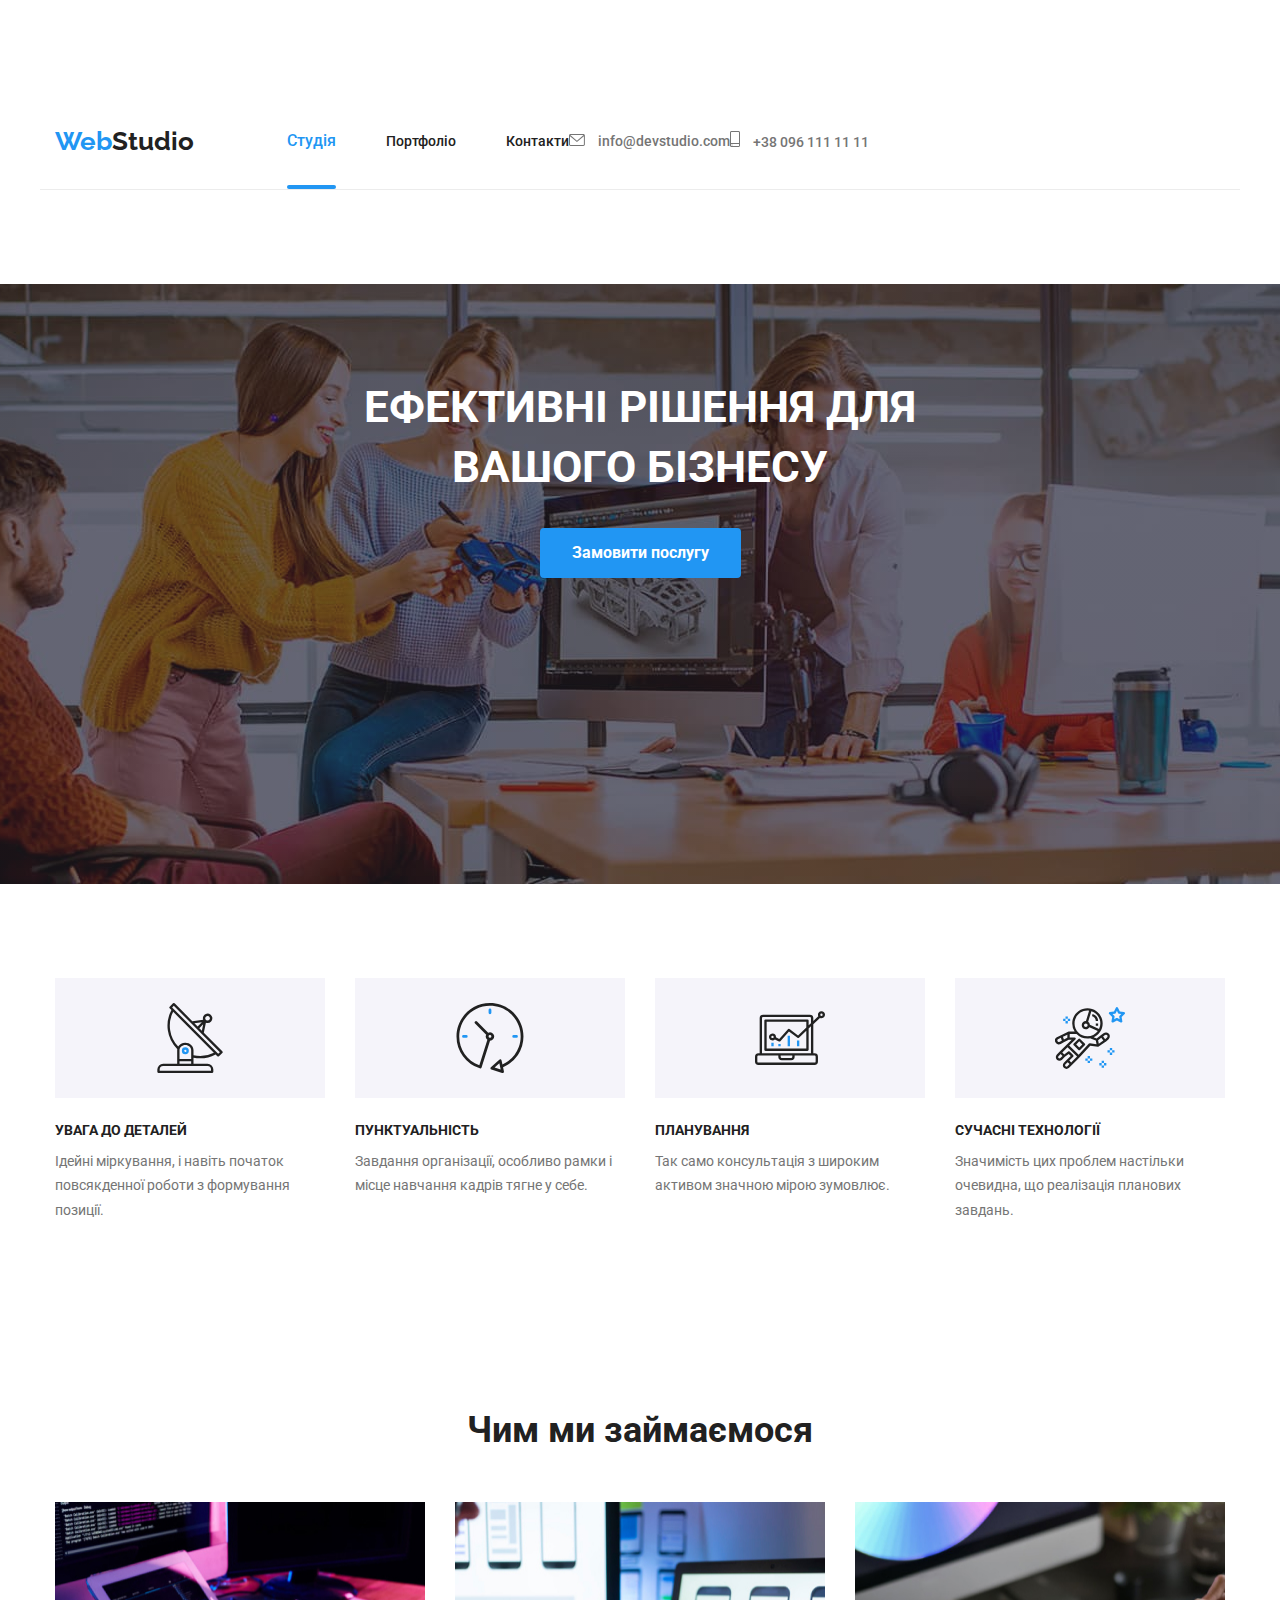
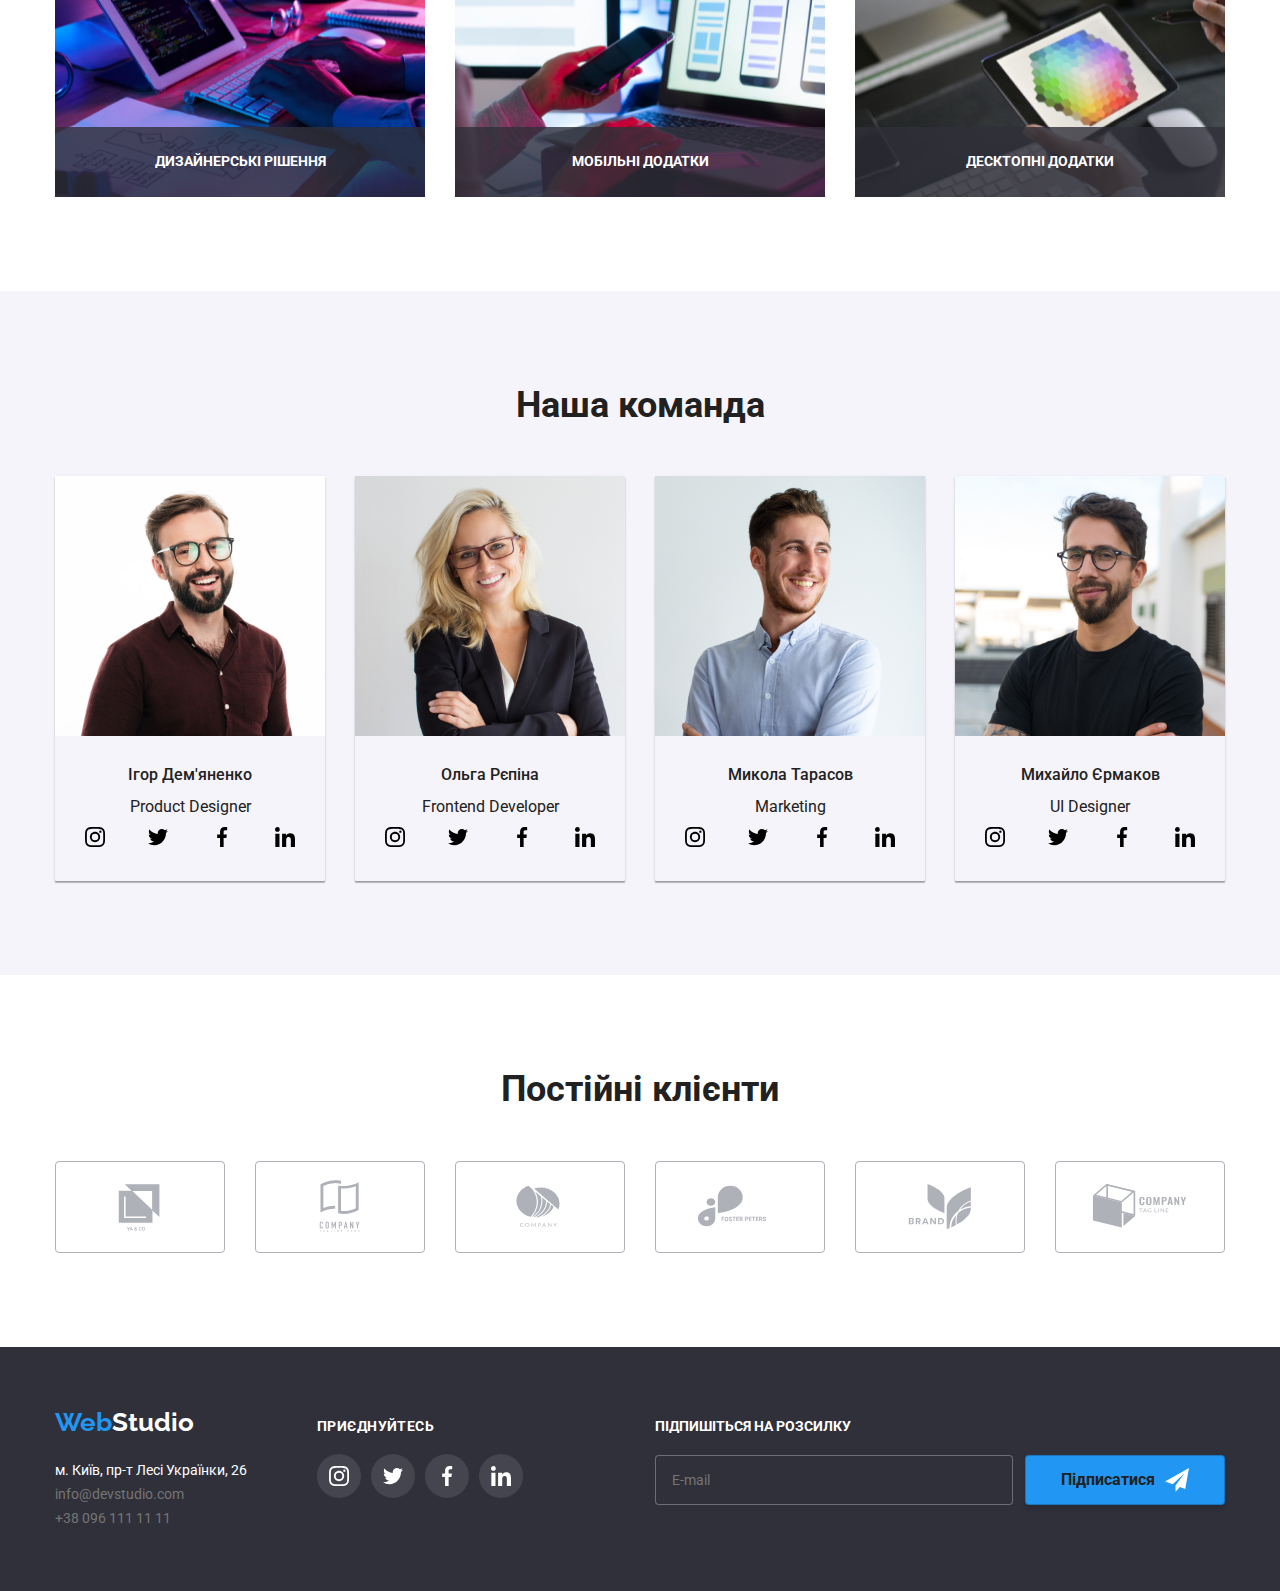
==== commit 7727a9d8: "1" ====
--- a/index.html
+++ b/index.html
@@ -16,41 +16,41 @@
     <link rel="stylesheet" href="./css/moderm normalize.css" />
     <!-- Custom styles -->
     <link rel="stylesheet" href="./css/main.min.css" />
-    <link rel="stylesheet" href="./css/styles.css" />
+    <!-- <link rel="stylesheet" href="./css/styles.css" /> -->
   </head>
   <body class="page">
     <!-- Header section -->
     <header class="header">
-      <div class="section header_section">
-        <div class="container header-nav">
+      <div class="section header__section">
+        <div class="container header__nav">
           <nav class="nav">
-            <a lang="en" class="logo header_logo" href="">
-               Web<span class="logo_special">Studio</span></a
+            <a lang="en" class="logo header__logo" href="">
+               Web<span class="logo__special">Studio</span></a
             >
             <ul class="list">
-              <li class="nav_link">
-                <a class="nav_item--dec" href="./index.html">Студія</a>
+              <li class="nav__link">
+                <a class="nav__item--dec" href="./index.html">Студія</a>
               </li>
-              <li class="nav_link">
-                <a class="nav_item" href="./portfolio.html"> Портфоліо</a>
+              <li class="nav__link">
+                <a class="nav__item" href="./portfolio.html"> Портфоліо</a>
               </li>
-              <li class="nav_link">
-                <a class="nav_item" href="">Контакти</a>
+              <li class="nav__link">
+                <a class="nav__item" href="">Контакти</a>
               </li>
             </ul>
           </nav>
-          <ul class="list header_list">
-            <li class="header_link">
-              <a class="header_all" href="mailto:info@devstudio.com">
-                <svg class="header_icon" width="16" height="12">
+          <ul class="list header__list">
+            <li class="header__link">
+              <a class="header__all" href="mailto:info@devstudio.com">
+                <svg class="header__icon" width="16" height="12">
                   <use href="./images/icons.svg#envelope"></use>
                 </svg>
                 info@devstudio.com</a
               >
             </li>
-            <li class="header_link">
-              <a class="header_all" href="tel:+380961111111">
-                <svg class="header_icon" width="10" height="16">
+            <li class="header__link">
+              <a class="header__all" href="tel:+380961111111">
+                <svg class="header__icon" width="10" height="16">
                   <use href="./images/icons.svg#smartphone"></use>
                 </svg>
                 +38 096 111 11 11</a
@@ -71,7 +71,7 @@
           <!--Modal -->
           <div class="backdrop is-hidden" data-modal>
             <div class="modal">
-              <span class="form_title"
+              <span class="form__title"
                 >Залиште свої дані, ми вам передзвонимо</span
               >
               <form
@@ -83,12 +83,12 @@
                 novalidate
               >
                 <div>
-                  <div class="form_conteiner">
-                    <label class="form_label" for="user-name">
-                      <span class="form_user">Ім'я</span>
+                  <div class="form__conteiner">
+                    <label class="form__label" for="user-name">
+                      <span class="form__user">Ім'я</span>
                     </label>
                     <input
-                      class="form_user-input"
+                      class="form__user-input"
                       type="text"
                       id="user-name"
                       autofocus
@@ -100,12 +100,12 @@
                       <use href="./images/icons.svg#user"></use>
                     </svg>
                   </div>
-                  <div class="form_conteiner">
-                    <label class="form_label" for="user-phone">
-                      <span class="form_user">Телефон</span></label
+                  <div class="form__conteiner">
+                    <label class="form__label" for="user-phone">
+                      <span class="form__user">Телефон</span></label
                     >
                     <input
-                      class="form_user-input"
+                      class="form__user-input"
                       type="tel"
                       id="user-phone"
                       name="form-user-phone"
@@ -117,12 +117,12 @@
                       <use href="./images/icons.svg#phone"></use>
                     </svg>
                   </div>
-                  <div class="form_conteiner">
-                    <label class="form_label" for="user-email">
-                      <span class="form_user">Пошта</span></label
+                  <div class="form__conteiner">
+                    <label class="form__label" for="user-email">
+                      <span class="form__user">Пошта</span></label
                     >
                     <input
-                      class="form_user-input"
+                      class="form__user-input"
                       type="email"
                       id="user-email"
                       required
@@ -132,19 +132,19 @@
                       <use href="./images/icons.svg#email"></use>
                     </svg>
                   </div>
-                  <div class="form_conteiner">
-                    <label class="form_label-coment" for="user-coment">
-                      <span class="form_user">Коментар</span>
+                  <div class="form__conteiner">
+                    <label class="form__label-coment" for="user-coment">
+                      <span class="form__user">Коментар</span>
                     </label>
                     <textarea
-                      class="form_user-coment"
+                      class="form__user-coment"
                       rows="6"
                       placeholder="Введіть текст"
                     ></textarea>
                   </div>
-                  <label class="form_label-checkbox">
+                  <label class="form__label-checkbox">
                     <input
-                      class="form_input-checkbox visually-hidden"
+                      class="form__input-checkbox visually-hidden"
                       type="checkbox"
                       name="form-user-checkbox"
                     />
@@ -158,16 +158,16 @@
                         href="./images/icons.svg#icon-check"
                       ></use>
                     </svg>
-                    <span class="form_user-span">
+                    <span class="form__user-span">
                       Погоджуюся з розсилкою та приймаю
-                      <a class="form_link" href=""> Умови договору</a>
+                      <a class="form__link" href=""> Умови договору</a>
                     </span>
                   </label>
                 </div>
-                <button class="form_button" type="submit">Відправити</button>
+                <button class="form__button" type="submit">Відправити</button>
               </form>
-              <button class="modal_button" type="button" data-modal-close>
-                <svg class="modal_button--decor" width="30" height="30">
+              <button class="modal__button" type="button" data-modal-close>
+                <svg class="modal__button--decor" width="30" height="30">
                   <use href="images/icons.svg#close"></use>
                 </svg>
               </button>
@@ -180,49 +180,49 @@
         <div class="container">
           <h2 class="visually-hidden">Особливості роботи нашої студії</h2>
           <ul class="list">
-            <li class="about_item">
-              <div class="about_box">
+            <li class="about__item">
+              <div class="about__box">
                 <svg width="70" height="70">
                   <use href="./images/icons.svg#antenna"></use>
                 </svg>
               </div>
-              <h3 class="about_subtitle">Увага до деталей</h3>
-              <p class="about_text">
+              <h3 class="about__subtitle">Увага до деталей</h3>
+              <p class="about__text">
                 Ідейні міркування, і навіть початок повсякденної роботи з
                 формування позиції.
               </p>
             </li>
-            <li class="about_item">
-              <div class="about_box">
+            <li class="about__item">
+              <div class="about__box">
                 <svg width="70" height="70">
                   <use href="./images/icons.svg#clock"></use>
                 </svg>
               </div>
-              <h3 class="about_subtitle">Пунктуальність</h3>
-              <p class="about_text">
+              <h3 class="about__subtitle">Пунктуальність</h3>
+              <p class="about__text">
                 Завдання організації, особливо рамки і місце навчання кадрів
                 тягне у себе.
               </p>
             </li>
-            <li class="about_item">
-              <div class="about_box">
+            <li class="about__item">
+              <div class="about__box">
                 <svg width="70" height="70">
                   <use href="./images/icons.svg#diagram"></use>
                 </svg>
               </div>
-              <h3 class="about_subtitle">Планування</h3>
-              <p class="about_text">
+              <h3 class="about__subtitle">Планування</h3>
+              <p class="about__text">
                 Так само консультація з широким активом значною мірою зумовлює.
               </p>
             </li>
-            <li class="about_item">
-              <div class="about_box">
+            <li class="about__item">
+              <div class="about__box">
                 <svg width="70" height="70">
                   <use href="./images/icons.svg#astronaut"></use>
                 </svg>
               </div>
-              <h3 class="about_subtitle">Сучасні технології</h3>
-              <p class="about_text">
+              <h3 class="about__subtitle">Сучасні технології</h3>
+              <p class="about__text">
                 Значимість цих проблем настільки очевидна, що реалізація
                 планових завдань.
               </p>
@@ -233,43 +233,43 @@
       <!--Images section -->
       <section class="images section">
         <div class="container">
-          <h2 class="images_headline">Чим ми займаємося</h2>
+          <h2 class="images__headline">Чим ми займаємося</h2>
 
           <ul class="list">
-            <li class="images_item">
+            <li class="images__item">
               <img
-                class="images_img"
+                class="images__img"
                 src="images/img(11).jpg"
                 alt="Веб-програміст за роботою"
                 width="370"
                 height="295"
               />
-              <div class="images_overline">
-                <h3 class="images_title">Дизайнерські рішення</h3>
-              </div>
-            </li>
-            <li class="images_item">
+              <div class="images__overline">
+                <h3 class="images__title">Дизайнерські рішення</h3>
+              </div>
+            </li>
+            <li class="images__item">
               <img
-                class="images_img"
+                class="images__img"
                 src="images/img(12).jpg"
                 alt="Розробник інтерфейсу за роботою"
                 width="370"
                 height="295"
               />
-              <div class="images_overline">
-                <h3 class="images_title">Мобільні додатки</h3>
-              </div>
-            </li>
-            <li class="images_item">
+              <div class="images__overline">
+                <h3 class="images__title">Мобільні додатки</h3>
+              </div>
+            </li>
+            <li class="images__item">
               <img
-                class="images_img"
+                class="images__img"
                 src="images/img(13).jpg"
                 alt="Веб-дизайнер за роботою"
                 width="370"
                 height="295"
               />
-              <div class="images_overline">
-                <h3 class="images_title">Десктопні додатки</h3>
+              <div class="images__overline">
+                <h3 class="images__title">Десктопні додатки</h3>
               </div>
             </li>
           </ul>
@@ -278,45 +278,45 @@
       <!--Nero section -->
       <section class="nero section">
         <div class="container">
-          <h2 class="nero_caption">Наша команда</h2>
-          <ul class="list nero_list">
-            <li class="nero_item">
+          <h2 class="nero__caption">Наша команда</h2>
+          <ul class="list nero__list">
+            <li class="nero__item">
               <!--Ігор Дем'яненко-->
               <img
-                class="nero_img"
+                class="nero__img"
                 src="images/img(4).jpg"
                 alt="фото Ігора Дем'яненко"
                 width="270"
                 height="260"
               />
-              <div class="nero_container">
-                <h3 class="nero_title">Ігор Дем'яненко</h3>
-                <p class="nero_meta" lang="en">Product Designer</p>
+              <div class="nero__container">
+                <h3 class="nero__title">Ігор Дем'яненко</h3>
+                <p class="nero__meta" lang="en">Product Designer</p>
                 <ul class="social list">
-                  <li class="social_item">
-                    <a class="social_link" href="instagram">
-                      <svg class="social_icon" width="20" height="20">
+                  <li class="social__item">
+                    <a class="social__link" href="instagram">
+                      <svg class="social__icon" width="20" height="20">
                         <use href="./images/icons.svg#instagram"></use>
                       </svg>
                     </a>
                   </li>
-                  <li class="social_item">
-                    <a class="social_link" href="twitter">
-                      <svg class="social_icon" width="20" height="20">
+                  <li class="social__item">
+                    <a class="social__link" href="twitter">
+                      <svg class="social__icon" width="20" height="20">
                         <use href="./images/icons.svg#twitter"></use>
                       </svg>
                     </a>
                   </li>
-                  <li class="social_item">
-                    <a class="social_link" href="facebook">
-                      <svg class="social_icon" width="20" height="20">
+                  <li class="social__item">
+                    <a class="social__link" href="facebook">
+                      <svg class="social__icon" width="20" height="20">
                         <use href="./images/icons.svg#facebook"></use>
                       </svg>
                     </a>
                   </li>
-                  <li class="social_item">
-                    <a class="social_link" href="linkedin">
-                      <svg class="social_icon" width="20" height="20">
+                  <li class="social__item">
+                    <a class="social__link" href="linkedin">
+                      <svg class="social__icon" width="20" height="20">
                         <use href="./images/icons.svg#linkedin"></use>
                       </svg>
                     </a>
@@ -324,43 +324,43 @@
                 </ul>
               </div>
             </li>
-            <li class="nero_item">
+            <li class="nero__item">
               <!--Ольга Рєпіна-->
               <img
-                class="nero_img"
+                class="nero__img"
                 src="images/img(5).jpg"
                 alt="фото Ольги Рєпіної"
                 width="270"
                 height="260"
               />
-              <div class="nero_container">
-                <h3 class="nero_title">Ольга Рєпіна</h3>
-                <p class="nero_meta" lang="en">Frontend Developer</p>
+              <div class="nero__container">
+                <h3 class="nero__title">Ольга Рєпіна</h3>
+                <p class="nero__meta" lang="en">Frontend Developer</p>
                 <ul class="social list">
-                  <li class="social_item">
-                    <a class="social_link" href="instagram">
-                      <svg class="social_icon" width="20" height="20">
+                  <li class="social__item">
+                    <a class="social__link" href="instagram">
+                      <svg class="social__icon" width="20" height="20">
                         <use href="./images/icons.svg#instagram"></use>
                       </svg>
                     </a>
                   </li>
-                  <li class="social_item">
-                    <a class="social_link" href="twitter">
-                      <svg class="social_icon" width="20" height="20">
+                  <li class="social__item">
+                    <a class="social__link" href="twitter">
+                      <svg class="social__icon" width="20" height="20">
                         <use href="./images/icons.svg#twitter"></use>
                       </svg>
                     </a>
                   </li>
-                  <li class="social_item">
-                    <a class="social_link" href="facebook">
-                      <svg class="social_icon" width="20" height="20">
+                  <li class="social__item">
+                    <a class="social__link" href="facebook">
+                      <svg class="social__icon" width="20" height="20">
                         <use href="./images/icons.svg#facebook"></use>
                       </svg>
                     </a>
                   </li>
-                  <li class="social_item">
-                    <a class="social_link" href="linkedin">
-                      <svg class="social_icon" width="20" height="20">
+                  <li class="social__item">
+                    <a class="social__link" href="linkedin">
+                      <svg class="social__icon" width="20" height="20">
                         <use href="./images/icons.svg#linkedin"></use>
                       </svg>
                     </a>
@@ -368,43 +368,43 @@
                 </ul>
               </div>
             </li>
-        <li class="nero_item">
+        <li class="nero__item">
               <!--Миколи Тарасова-->
               <img
-                class="nero_img"
+                class="nero__img"
                 src="images/img(6).jpg"
                 alt="фото Микола Тарасов"
                 width="270"
                 height="260"
               />
-              <div class="nero_container">
-                <h3 class="nero_title">Микола Тарасов</h3>
-                <p class="nero_meta" lang="en">Marketing</p>
+              <div class="nero__container">
+                <h3 class="nero__title">Микола Тарасов</h3>
+                <p class="nero__meta" lang="en">Marketing</p>
                 <ul class="social list">
-                  <li class="social_item">
-                    <a class="social_link" href="instagram">
-                      <svg class="social_icon" width="20" height="20">
+                  <li class="social__item">
+                    <a class="social__link" href="instagram">
+                      <svg class="social__icon" width="20" height="20">
                         <use href="./images/icons.svg#instagram"></use>
                       </svg>
                     </a>
                   </li>
-                  <li class="social_item">
-                    <a class="social_link" href="twitter">
-                      <svg class="social_icon" width="20" height="20">
+                  <li class="social__item">
+                    <a class="social__link" href="twitter">
+                      <svg class="social__icon" width="20" height="20">
                         <use href="./images/icons.svg#twitter"></use>
                       </svg>
                     </a>
                   </li>
-                  <li class="social_item">
-                    <a class="social_link" href="facebook">
-                      <svg class="social_icon" width="20" height="20">
+                  <li class="social__item">
+                    <a class="social__link" href="facebook">
+                      <svg class="social__icon" width="20" height="20">
                         <use href="./images/icons.svg#facebook"></use>
                       </svg>
                     </a>
                   </li>
-                  <li class="social_item">
-                    <a class="social_link" href="linkedin">
-                      <svg class="social_icon" width="20" height="20">
+                  <li class="social__item">
+                    <a class="social__link" href="linkedin">
+                      <svg class="social__icon" width="20" height="20">
                         <use href="./images/icons.svg#linkedin"></use>
                       </svg>
                     </a>
@@ -412,43 +412,43 @@
                 </ul>
               </div>
             </li>
-            <li class="nero_item">
+            <li class="nero__item">
               <!--Михайла Єрмакова-->
               <img
-                class="nero_img"
+                class="nero__img"
                 src="images/img(7).jpg"
                 alt="фото Михайло Єрмаков"
                 width="270"
                 height="260"
               />
-              <div class="nero_container">
-                <h3 class="nero_title">Михайло Єрмаков</h3>
-                <p class="nero_meta" lang="en">UI Designer</p>
+              <div class="nero__container">
+                <h3 class="nero__title">Михайло Єрмаков</h3>
+                <p class="nero__meta" lang="en">UI Designer</p>
                 <ul class="social list">
-                  <li class="social_item">
-                    <a class="social_link" href="instagram">
-                      <svg class="social_icon" width="20" height="20">
+                  <li class="social__item">
+                    <a class="social__link" href="instagram">
+                      <svg class="social__icon" width="20" height="20">
                         <use href="./images/icons.svg#instagram"></use>
                       </svg>
                     </a>
                   </li>
-                  <li class="social_item">
-                    <a class="social_link" href="twitter">
-                      <svg class="social_icon" width="20" height="20">
+                  <li class="social__item">
+                    <a class="social__link" href="twitter">
+                      <svg class="social__icon" width="20" height="20">
                         <use href="./images/icons.svg#twitter"></use>
                       </svg>
                     </a>
                   </li>
-                  <li class="social_item">
-                    <a class="social_link" href="facebook">
-                      <svg class="social_icon" width="20" height="20">
+                  <li class="social__item">
+                    <a class="social__link" href="facebook">
+                      <svg class="social__icon" width="20" height="20">
                         <use href="./images/icons.svg#facebook"></use>
                       </svg>
                     </a>
                   </li>
-                  <li class="social_item">
-                    <a class="social_link" href="linkedin">
-                      <svg class="social_icon" width="20" height="20">
+                  <li class="social__item">
+                    <a class="social__link" href="linkedin">
+                      <svg class="social__icon" width="20" height="20">
                         <use href="./images/icons.svg#linkedin"></use>
                       </svg>
                     </a>
@@ -462,46 +462,46 @@
       <!--Holder section -->
       <section class="section">
         <div class="container">
-          <h2 class="holder_caption">Постійні клієнти</h2>
+          <h2 class="holder__caption">Постійні клієнти</h2>
           <ul class="list ">
-            <li class="holder_item">
-              <a class="holder_all" href="">
-                <svg class="holder_icons" width="106" height="60">
+            <li class="holder__item">
+              <a class="holder__all" href="">
+                <svg class="holder__icons" width="106" height="60">
                   <use href="./images/icons.svg#Logo-1"></use>
                 </svg>
               </a>
             </li>
-            <li class="holder_item">
-              <a class="holder_all" href="">
-                <svg class="holder_icons" width="106" height="60">
+            <li class="holder__item">
+              <a class="holder__all" href="">
+                <svg class="holder__icons" width="106" height="60">
                   <use href="./images/icons.svg#Logo-2"></use>
                 </svg>
               </a>
             </li>
-            <li class="holder_item">
-              <a class="holder_all" href="">
-                <svg class="holder_icons" width="106" height="60">
+            <li class="holder__item">
+              <a class="holder__all" href="">
+                <svg class="holder__icons" width="106" height="60">
                   <use href="./images/icons.svg#Logo-3"></use>
                 </svg>
               </a>
             </li>
-            <li class="holder_item">
-              <a class="holder_all" href="">
-                <svg class="holder_icons" width="106" height="60">
+            <li class="holder__item">
+              <a class="holder__all" href="">
+                <svg class="holder__icons" width="106" height="60">
                   <use href="./images/icons.svg#Logo-4"></use>
                 </svg>
               </a>
             </li>
-            <li class="holder_item">
-              <a class="holder_all" href="">
-                <svg class="holder_icons" width="106" height="60">
+            <li class="holder__item">
+              <a class="holder__all" href="">
+                <svg class="holder__icons" width="106" height="60">
                   <use href="./images/icons.svg#Logo-5"></use>
                 </svg>
               </a>
             </li>
-            <li class="holder_item">
-              <a class="holder_all" href="">
-                <svg class="holder_icons" width="106" height="60">
+            <li class="holder__item">
+              <a class="holder__all" href="">
+                <svg class="holder__icons" width="106" height="60">
                   <use href="./images/icons.svg#Logo-6"></use>
                 </svg>
               </a>
@@ -512,17 +512,17 @@
     </main>
     <!--Footer section -->
     <footer class="footer">
-      <div class="section footer_section">
-        <div class="container footer_container">
-          <div class="footer_special">
+      <div class="section footer__section">
+        <div class="container footer__container">
+          <div class="footer__special">
             <a lang="en" class="logo" href=""
-              >Web<span class="logo_special--color">Studio</span></a
+              >Web<span class="logo__special--color">Studio</span></a
             >
-            <address class="footer_link-type">
-              <ul class="footer_list">
-                <li class="footer_link">
+            <address class="footer__link-type">
+              <ul class="footer__list">
+                <li class="footer__link">
                   <a
-                    class="footer_type"
+                    class="footer__type"
                     href="https://goo.gl/maps/CPtrU1FHBa2aNyZL9"
                     target="_blank"
                     rel="noopener noreferrer"
@@ -530,13 +530,13 @@
                     м. Київ, пр-т Лесі Українки, 26</a
                   >
                 </li>
-                <li class="footer_link">
-                  <a class="footer_all" href="mailto:info@devstudio.com"
+                <li class="footer__link">
+                  <a class="footer__all" href="mailto:info@devstudio.com"
                     >info@devstudio.com</a
                   >
                 </li>
-                <li class="footer_link">
-                  <a class="footer_all" href="tel:+380961111111"
+                <li class="footer__link">
+                  <a class="footer__all" href="tel:+380961111111"
                     >+38 096 111 11 11</a
                   >
                 </li>
@@ -544,31 +544,31 @@
             </address>
           </div>
           <div>
-            <h3 class="footer_title">приєднуйтесь</h3>
+            <h3 class="footer__title">приєднуйтесь</h3>
             <ul class="list">
-              <li class="footer_item-icons">
-                <a class="footer_link-icons" href="instagram">
+              <li class="footer__item-icons">
+                <a class="footer__link-icons" href="instagram">
                   <svg  width="20" height="20">
                     <use href="./images/icons.svg#instagram"></use>
                   </svg>
                 </a>
               </li>
-              <li class="footer_item-icons">
-                <a class="footer_link-icons" href="twitter">
+              <li class="footer__item-icons">
+                <a class="footer__link-icons" href="twitter">
                   <svg  width="20" height="20">
                     <use href="./images/icons.svg#twitter"></use>
                   </svg>
                 </a>
               </li>
-              <li class="footer_item-icons">
-                <a class="footer_link-icons" href="facebook">
+              <li class="footer__item-icons">
+                <a class="footer__link-icons" href="facebook">
                   <svg  width="20" height="20">
                     <use href="./images/icons.svg#facebook"></use>
                   </svg>
                 </a>
               </li>
-              <li class="footer_item-icons">
-                <a class="footer_link-icons" href="linkedin">
+              <li class="footer__item-icons">
+                <a class="footer__link-icons" href="linkedin">
                   <svg  width="20" height="20">
                     <use href="./images/icons.svg#linkedin"></use>
                   </svg>
@@ -576,22 +576,22 @@
               </li>
             </ul>
           </div>
-          <div class="footer_container-form">
-            <span class="footer-form_title">Підпишіться на розсилку</span>
+          <div class="footer__container-form">
+            <span class="footer-form__title">Підпишіться на розсилку</span>
             <form class="footer-form">
               <label
                 for="footer-container-form-email"
-                class="footer-form_label">
+                class="footer-form__label">
                 <input
                   type="email"
-                  class="footer-form_input"
+                  class="footer-form__input"
                   name="footer-container-form-input"
                   id="footer-container-form-email"
                   placeholder="E-mail"
                 />
               </label>
-              <button class="footer-form_btn" type="submit">
-                Підписатися<svg class="footer-form_icon" width="24" height="24">
+              <button class="footer-form__btn" type="submit">
+                Підписатися<svg class="footer-form__icon" width="24" height="24">
                   <use href="./images/icons.svg#send"></use>
                 </svg>
               </button>
--- a/css/main.min.css
+++ b/css/main.min.css
@@ -1 +1 @@
-.logo{font-family:"Raleway",sans-serif;text-decoration:none;font-weight:700;font-size:26px;line-height:1.19;color:#2196f3}.logo_special{color:#212121}.logo_special--color{color:#fff}.header_logo{margin-right:93px}.nav{display:-webkit-box;display:-ms-flexbox;display:flex;-webkit-box-align:center;-ms-flex-align:center;align-items:center}.nav_item--dec{position:relative;color:#2196f3;text-decoration:none}.nav_item--dec::after{content:"";display:block;position:absolute;left:0;top:54px;width:100%;height:4px;border-radius:2px;background-color:#2196f3}.nav_item{font-size:14px;text-decoration:none;color:#212121;-webkit-transition:color 250ms cubic-bezier(0.4, 0, 0.2, 1);transition:color 250ms cubic-bezier(0.4, 0, 0.2, 1)}.nav_item:focus,.nav_item:hover{color:#2196f3}.nav_link:not(:last-child){margin-right:50px}.header{margin:0;font-weight:500;line-height:1.14;background-color:#fff}.header_section{padding:0}.header-nav{padding-top:32px;padding-bottom:32px;display:-webkit-box;display:-ms-flexbox;display:flex;-webkit-box-align:center;-ms-flex-align:center;align-items:center;border-bottom:1px solid #ececec}.header_list{-webkit-box-orient:horizontal;-webkit-box-direction:normal;-ms-flex-direction:row;flex-direction:row;margin-left:auto;-webkit-box-align:center;-ms-flex-align:center;align-items:center}.header_list:not(:last-child){margin-right:50px}.header_all{font-size:14px;text-decoration:none;color:#757575;-webkit-transition:color 250ms cubic-bezier(0.4, 0, 0.2, 1);transition:color 250ms cubic-bezier(0.4, 0, 0.2, 1)}.header_all:hover,.header_all:focus{color:#2196f3}.header_icon{fill:currentColor;margin-right:10px}.form_label{display:-webkit-box;display:-ms-flexbox;display:flex;-webkit-box-pack:start;-ms-flex-pack:start;justify-content:start;text-align:center;margin-bottom:4px}.form_title{font-family:var(--main-font);font-weight:700;font-size:20px;line-height:1.15;text-align:center;color:var(--primmaty-text-color);display:block;margin-bottom:12px;text-transform:none;letter-spacing:.03em}.form_conteiner{position:relative;margin-bottom:10px}.icon{padding:3px}.form_user{font-family:var(--main-font);font-weight:400;font-size:12px;line-height:1.16;color:var(--text-color);text-transform:capitalize}.form_user-input{width:100%;height:40px;border-radius:4px;border:1px solid rgba(33,33,33,.2);padding-left:40px;outline:none;-webkit-transition:border 250ms cubic-bezier(0.4, 0, 0.2, 1);transition:border 250ms cubic-bezier(0.4, 0, 0.2, 1)}.form_user-input:hover,.form_user-input:focus{border:1px solid var(--accent-color)}.icon-user{position:absolute;top:10%;left:15px;-webkit-transform:translateY(150%);transform:translateY(150%);fill:var(--primmaty-text-color);display:-webkit-box;display:-ms-flexbox;display:flex;-webkit-box-pack:center;-ms-flex-pack:center;justify-content:center;-webkit-box-align:center;-ms-flex-align:center;align-items:center}.form_user-input:hover+.icon-user,.form_user-input:focus+.icon-user{fill:#2196f3;-webkit-transition:fill 250ms cubic-bezier(0.4, 0, 0.2, 1);transition:fill 250ms cubic-bezier(0.4, 0, 0.2, 1)}.form_user-coment{width:100%;padding:12px 16px;outline:none;resize:none;border-radius:4px;border:1px solid rgba(33,33,33,.2)}.form_user-coment::-webkit-input-placeholder{font-family:var(--main-font);font-size:12px;line-height:1.16;cursor:pointer;color:rgba(117,117,117,.5)}.form_user-coment::-moz-placeholder{font-family:var(--main-font);font-size:12px;line-height:1.16;cursor:pointer;color:rgba(117,117,117,.5)}.form_user-coment:-ms-input-placeholder{font-family:var(--main-font);font-size:12px;line-height:1.16;cursor:pointer;color:rgba(117,117,117,.5)}.form_user-coment::-ms-input-placeholder{font-family:var(--main-font);font-size:12px;line-height:1.16;cursor:pointer;color:rgba(117,117,117,.5)}.form_user-coment::placeholder{font-family:var(--main-font);font-size:12px;line-height:1.16;cursor:pointer;color:rgba(117,117,117,.5)}.form_user-coment:hover,.form_user-coment:focus{border:1px solid var(--accent-color);-webkit-transition:border 250ms cubic-bezier(0.4, 0, 0.2, 1);transition:border 250ms cubic-bezier(0.4, 0, 0.2, 1)}.form_label-coment{display:-webkit-box;display:-ms-flexbox;display:flex;-webkit-box-pack:start;-ms-flex-pack:start;justify-content:start;text-align:center;gap:8px}.form_user-span{font-family:var(--main-font);font-weight:400;font-size:14px;line-height:1.71;color:var(--text-color);text-transform:none}.form_label-checkbox{display:-webkit-box;display:-ms-flexbox;display:flex;-webkit-box-pack:center;-ms-flex-pack:center;justify-content:center;-webkit-box-align:center;-ms-flex-align:center;align-items:center;gap:9px}.icon-unchecked{opacity:1;-webkit-transition:opacity 250ms cubic-bezier(0.4, 0, 0.2, 1);transition:opacity 250ms cubic-bezier(0.4, 0, 0.2, 1)}.form_input-checkbox:checked+.icon-user-vector .icon-unchecked{opacity:0}.icon-checked{opacity:0;border:1px solid #2196f3;border-radius:2px;-webkit-transition:opacity 250ms cubic-bezier(0.4, 0, 0.2, 1);transition:opacity 250ms cubic-bezier(0.4, 0, 0.2, 1)}.form_input-checkbox:checked+.icon-user-vector .icon-checked{opacity:1}.form_input-checkbox:focus+.icon-user-vector{outline:2px solid var(--accent-color);outline-offset:1px;border-radius:2px}.form_link{color:var(--accent-color)}.form_button{font-family:var(--main-font);font-weight:700;font-size:16px;line-height:1.87;padding:10px 52px;margin-top:30px;color:var(--title-text-color);background-color:#2196f3;border:1px solid #188ce8;-webkit-box-shadow:0px 4px 4px rgba(0,0,0,.15);box-shadow:0px 4px 4px rgba(0,0,0,.15);border-radius:4px;cursor:pointer;-webkit-transition:background-color 250ms cubic-bezier(0.4, 0, 0.2, 1);transition:background-color 250ms cubic-bezier(0.4, 0, 0.2, 1)}.form_button:hover,.form_button:focus{background-color:#188ce8}.slogan{padding-top:200px;padding-bottom:200px;background:#2f303a;text-transform:uppercase;text-align:center}.overline{max-width:1600px;height:600px;margin-left:auto;margin-right:auto;background-image:-webkit-gradient(linear, left top, right top, from(rgba(49, 47, 58, 0.4)), to(rgba(49, 47, 58, 0.4))),url("../images/Img(slog).jpg");background-image:linear-gradient(to right, rgba(49, 47, 58, 0.4), rgba(49, 47, 58, 0.4)),url("../images/Img(slog).jpg");background-repeat:no-repeat;background-position:center;background-size:cover}.backdrop{position:fixed;top:0;left:0;z-index:1000;width:100%;height:100%;background-color:rgba(0,0,0,.2);opacity:1;-webkit-transition:opacity 250ms cubic-bezier(0.4, 0, 0.2, 1);transition:opacity 250ms cubic-bezier(0.4, 0, 0.2, 1)}.backdrop.is-hidden{opacity:0;pointer-events:none;visibility:hidden}.modal{position:absolute;top:50%;left:50%;-webkit-transform:translate(-50%, -50%) scale(1);transform:translate(-50%, -50%) scale(1);min-width:528px;padding:40px;background-color:#fff;-webkit-transition:-webkit-transform 250ms cubic-bezier(0.4, 0, 0.2, 1);transition:-webkit-transform 250ms cubic-bezier(0.4, 0, 0.2, 1);transition:transform 250ms cubic-bezier(0.4, 0, 0.2, 1);transition:transform 250ms cubic-bezier(0.4, 0, 0.2, 1), -webkit-transform 250ms cubic-bezier(0.4, 0, 0.2, 1)}.modal_button{position:absolute;top:8px;right:8px;padding:6px;border:1px solid rgba(0,0,0,.1);border-radius:50%;display:-webkit-box;display:-ms-flexbox;display:flex;-webkit-box-align:center;-ms-flex-align:center;align-items:center;-webkit-box-pack:center;-ms-flex-pack:center;justify-content:center;width:30px;height:30px;background-color:rgba(0,0,0,0);cursor:pointer}.modal_button--decor:hover{fill:#2196f3;-webkit-transition:fill 250ms cubic-bezier(0.4, 0, 0.2, 1);transition:fill 250ms cubic-bezier(0.4, 0, 0.2, 1)}.cnt{font-size:44px;line-height:1.36;color:#fff;width:696px;margin:0 auto 30px}.button{padding:10px 32px;font-size:16px;font-weight:700;line-height:1.87;color:#fff;background-color:#2196f3;cursor:pointer;margin:0 auto;display:block;border:none;border-radius:4px;-webkit-transition:background-color 250ms cubic-bezier(0.4, 0, 0.2, 1);transition:background-color 250ms cubic-bezier(0.4, 0, 0.2, 1)}.button:hover,.button:focus{background-color:#188ce8}.about_box{width:270px;height:120px;background-color:#f5f4fa;display:-webkit-box;display:-ms-flexbox;display:flex;-webkit-box-pack:center;-ms-flex-pack:center;justify-content:center;-webkit-box-align:center;-ms-flex-align:center;align-items:center;margin-bottom:25px}.about_item:not(:last-child){margin-right:30px}.about_subtitle{text-transform:uppercase;font-size:14px;line-height:1.14;margin-bottom:10px}.about_text{font-family:"Roboto",sans-serif;font-style:normal;font-weight:400;font-size:14px;line-height:1.74;color:#757575}.images{padding-top:0}.images_headline{font-size:36px;line-height:1.16;text-align:center;margin-bottom:50px}.images_img{display:block;max-width:100%}.images_item{position:relative}.images_item:not(:last-child){margin-right:30px}.images_overline{position:absolute;bottom:0;width:100%;height:70px;z-index:100;background-color:rgba(47,48,58,.8);display:-webkit-box;display:-ms-flexbox;display:flex;-webkit-box-pack:center;-ms-flex-pack:center;justify-content:center;-webkit-box-align:center;-ms-flex-align:center;align-items:center}.images_title{font-family:"Roboto",sans-serif;font-weight:700;font-size:14px;line-height:1.14;text-align:center;text-transform:uppercase;color:#fff}.holder_caption{font-family:"Roboto",sans-serif;color:#212121;font-size:36px;font-weight:700;line-height:1.16;text-align:center;margin-bottom:50px}.holder_item:not(:last-child){margin-right:30px}.holder_all{fill:#afb1b8;display:-webkit-box;display:-ms-flexbox;display:flex;-webkit-box-pack:center;-ms-flex-pack:center;justify-content:center;-webkit-box-align:center;-ms-flex-align:center;align-items:center;width:170px;height:92px;border:1px solid #afb1b8;border-radius:4px;-webkit-transition:border 250ms cubic-bezier(0.4, 0, 0.2, 1),fill 250ms cubic-bezier(0.4, 0, 0.2, 1);transition:border 250ms cubic-bezier(0.4, 0, 0.2, 1),fill 250ms cubic-bezier(0.4, 0, 0.2, 1)}.holder_all:hover{fill:#2196f3;border:1px solid #2196f3}.buttons{margin-bottom:50px;-webkit-box-pack:center;-ms-flex-pack:center;justify-content:center;gap:8px}.buttons_btn{font-family:inherit;font-weight:500;font-size:16px;line-height:1.62;background-color:#f5f4fa;text-decoration:none;cursor:pointer;border-radius:4px;border:none;padding:6px 22px;-webkit-transition:color 250ms cubic-bezier(0.4, 0, 0.2, 1),background-color 250ms cubic-bezier(0.4, 0, 0.2, 1),-webkit-box-shadow 250ms cubic-bezier(0.4, 0, 0.2, 1);transition:color 250ms cubic-bezier(0.4, 0, 0.2, 1),background-color 250ms cubic-bezier(0.4, 0, 0.2, 1),-webkit-box-shadow 250ms cubic-bezier(0.4, 0, 0.2, 1);transition:color 250ms cubic-bezier(0.4, 0, 0.2, 1),background-color 250ms cubic-bezier(0.4, 0, 0.2, 1),box-shadow 250ms cubic-bezier(0.4, 0, 0.2, 1);transition:color 250ms cubic-bezier(0.4, 0, 0.2, 1),background-color 250ms cubic-bezier(0.4, 0, 0.2, 1),box-shadow 250ms cubic-bezier(0.4, 0, 0.2, 1),-webkit-box-shadow 250ms cubic-bezier(0.4, 0, 0.2, 1)}.buttons_btn:focus,.buttons_btn:hover{background-color:var(--accent-color);color:var(--title-text-color);border-radius:4px;border:none;-webkit-box-shadow:0 2px 2px 0 rgba(0,0,0,.12),0 1px 2px 0 rgba(0,0,0,.08),0 3px 1px 0 rgba(0,0,0,.1);box-shadow:0 2px 2px 0 rgba(0,0,0,.12),0 1px 2px 0 rgba(0,0,0,.08),0 3px 1px 0 rgba(0,0,0,.1)}.main{color:#212121;text-decoration:none}.main_list{display:-webkit-box;display:-ms-flexbox;display:flex;-ms-flex-wrap:wrap;flex-wrap:wrap;gap:30px}.main_all{display:block;text-decoration:none;-webkit-transition:-webkit-box-shadow 250ms cubic-bezier(0.4, 0, 0.2, 1);transition:-webkit-box-shadow 250ms cubic-bezier(0.4, 0, 0.2, 1);transition:box-shadow 250ms cubic-bezier(0.4, 0, 0.2, 1);transition:box-shadow 250ms cubic-bezier(0.4, 0, 0.2, 1), -webkit-box-shadow 250ms cubic-bezier(0.4, 0, 0.2, 1)}.main_all:hover{-webkit-box-shadow:1px 4px 6px rgba(0,0,0,.16),0px 4px 4px rgba(0,0,0,.06),0px 1px 1px rgba(0,0,0,.12);box-shadow:1px 4px 6px rgba(0,0,0,.16),0px 4px 4px rgba(0,0,0,.06),0px 1px 1px rgba(0,0,0,.12)}.main_title-meta{padding:24px 20px;border-right:1px solid #eee;border-bottom:1px solid #eee;border-left:1px solid #eee}.main_thumb{position:relative;overflow:hidden}.main_overlay{position:absolute;width:100%;height:100%;top:0;left:0;padding:63px 24px;background-color:rgba(33,150,243,.9);-webkit-transform:translateY(100%);transform:translateY(100%);-webkit-transition:-webkit-transform 250ms cubic-bezier(0.4, 0, 0.2, 1);transition:-webkit-transform 250ms cubic-bezier(0.4, 0, 0.2, 1);transition:transform 250ms cubic-bezier(0.4, 0, 0.2, 1);transition:transform 250ms cubic-bezier(0.4, 0, 0.2, 1), -webkit-transform 250ms cubic-bezier(0.4, 0, 0.2, 1)}.main_all:hover .main_overlay{-webkit-transform:translateY(0%);transform:translateY(0%)}.main_overlay-text{font-family:"Roboto",sans-serif;font-style:normal;font-weight:400;font-size:18px;line-height:1.55;color:#fff}.main_title{margin-bottom:4px;color:#212121;font-weight:700;font-size:18px}.main_meta{font-weight:400;font-size:16px;color:#757575}.main_img{display:block;max-width:100%;height:auto}.social{display:-webkit-box;display:-ms-flexbox;display:flex;-webkit-box-pack:justify;-ms-flex-pack:justify;justify-content:space-between;-webkit-box-align:center;-ms-flex-align:center;align-items:center}.social_link{display:-webkit-box;display:-ms-flexbox;display:flex;-webkit-box-pack:center;-ms-flex-pack:center;justify-content:center;-webkit-box-align:center;-ms-flex-align:center;align-items:center;-webkit-box-orient:horizontal;-webkit-box-direction:normal;-ms-flex-direction:row;flex-direction:row;width:44px;height:44px;border-radius:50%;fill:#afb1b8;-webkit-transition:background-color 250ms cubic-bezier(0.4, 0, 0.2, 1),fill 250ms cubic-bezier(0.4, 0, 0.2, 1),-webkit-box-shadow 250ms cubic-bezier(0.4, 0, 0.2, 1);transition:background-color 250ms cubic-bezier(0.4, 0, 0.2, 1),fill 250ms cubic-bezier(0.4, 0, 0.2, 1),-webkit-box-shadow 250ms cubic-bezier(0.4, 0, 0.2, 1);transition:background-color 250ms cubic-bezier(0.4, 0, 0.2, 1),fill 250ms cubic-bezier(0.4, 0, 0.2, 1),box-shadow 250ms cubic-bezier(0.4, 0, 0.2, 1);transition:background-color 250ms cubic-bezier(0.4, 0, 0.2, 1),fill 250ms cubic-bezier(0.4, 0, 0.2, 1),box-shadow 250ms cubic-bezier(0.4, 0, 0.2, 1),-webkit-box-shadow 250ms cubic-bezier(0.4, 0, 0.2, 1)}.social_link:hover{fill:#fff;background-color:#2196f3;border-radius:50%;-webkit-box-shadow:0px 4px 4px 0px rgba(0,0,0,.25);box-shadow:0px 4px 4px 0px rgba(0,0,0,.25)}.nero{background:#f5f4fa}.nero_caption{font-weight:700;font-size:36px;line-height:1.16;text-align:center;margin-bottom:50px}.nero_title{font-weight:500;font-size:16px;line-height:1.18;margin-bottom:13px;margin-left:auto;margin-right:auto}.nero_meta{color:var(--text-color);font-weight:400;margin-bottom:10px}.nero_container{padding:30px}.nero_item{font-weight:400;background-color:var(--title-text-color);text-align:center;border-radius:1px;-webkit-box-shadow:0px 2px 1px 0px rgba(0,0,0,.2),0px 1px 1px 0px rgba(0,0,0,.14),0px 1px 3px 0px rgba(0,0,0,.12);box-shadow:0px 2px 1px 0px rgba(0,0,0,.2),0px 1px 1px 0px rgba(0,0,0,.14),0px 1px 3px 0px rgba(0,0,0,.12)}.nero_item:not(:last-child){margin-right:30px}.nero_img{display:block;max-width:100%}.visually-hidden{position:absolute;white-space:nowrap;width:1px;height:1px;overflow:hidden;border:0;padding:0;clip:rect(0 0 0 0);-webkit-clip-path:inset(50%);clip-path:inset(50%);margin:-1px}.footer-form{display:-webkit-box;display:-ms-flexbox;display:flex;-webkit-box-align:center;-ms-flex-align:center;align-items:center}.footer-form_title{display:block;font-family:"Roboto",sans-serif;font-weight:700;font-size:14px;line-height:1.14;text-transform:uppercase;color:#fff;margin-bottom:20px}.footer-form_input{width:358px;height:50px;border:1px solid rgba(255,255,255,.3);border-radius:4px;background-color:#2f303a;padding-left:16px;color:var(--title-text-color)}.footer-form_icon{fill:#fff;margin-left:10px}.footer-form_btn{font-family:"Roboto",sans-serif;font-weight:700;font-size:16px;line-height:1.88;color:var(--title-text-color);background:#2196f3;width:200px;height:50px;border:1px solid rgba(0,0,0,.2);-webkit-box-shadow:0px 4px 4px rgba(0,0,0,.15);box-shadow:0px 4px 4px rgba(0,0,0,.15);border-radius:4px;display:-webkit-box;display:-ms-flexbox;display:flex;-webkit-box-align:center;-ms-flex-align:center;align-items:center;-webkit-box-pack:center;-ms-flex-pack:center;justify-content:center;margin-left:12px;cursor:pointer}.footer-form_btn:hover,.footer-form_btn:focus{-webkit-box-shadow:0px 4px 4px rgba(0,0,0,.15);box-shadow:0px 4px 4px rgba(0,0,0,.15);-webkit-transition:-webkit-box-shadow 250ms cubic-bezier(0.4, 0, 0.2, 1);transition:-webkit-box-shadow 250ms cubic-bezier(0.4, 0, 0.2, 1);transition:box-shadow 250ms cubic-bezier(0.4, 0, 0.2, 1);transition:box-shadow 250ms cubic-bezier(0.4, 0, 0.2, 1), -webkit-box-shadow 250ms cubic-bezier(0.4, 0, 0.2, 1)}.page{font-family:"Roboto",sans-serif;font-size:16px;color:#212121}.container{width:1200px;padding-left:15px;padding-right:15px;margin-left:auto;margin-right:auto}.section{padding-top:94px;padding-bottom:94px}.list{text-decoration:none;color:currentColor;list-style:none;margin:0;padding:0;display:-webkit-box;display:-ms-flexbox;display:flex}h1,h2,h3,h4,p{margin:0}.footer{padding-top:60px;padding-bottom:60px;font-size:14px;line-height:1.71;font-weight:400;background-color:#2f303a}.footer_section{padding:0}.footer_link-type{margin-top:20px}.footer_list{text-decoration:none;color:currentColor;list-style:none;-webkit-padding-start:0;padding-inline-start:0;margin:0}.footer_list:not(:last-child){margin-bottom:9px}.footer_type{color:#fff;text-decoration:none;font-style:normal;-webkit-transition:color 250ms cubic-bezier(0.4, 0, 0.2, 1);transition:color 250ms cubic-bezier(0.4, 0, 0.2, 1)}.footer_type:hover,.footer_type:focus{color:#188ce8}.footer_all{font-style:normal;font-weight:400;font-family:"Roboto",sans-serif;color:#757575;text-decoration:none;-webkit-transition:color 250ms cubic-bezier(0.4, 0, 0.2, 1);transition:color 250ms cubic-bezier(0.4, 0, 0.2, 1)}.footer_all:hover,.footer_all:focus{color:#188ce8}.footer_title{text-transform:uppercase;font-family:"Roboto",sans-serif;font-weight:700;font-size:14px;line-height:1.16;letter-spacing:.03em;color:#fff;margin-bottom:20px}.footer_container{display:-webkit-box;display:-ms-flexbox;display:flex;-webkit-box-align:baseline;-ms-flex-align:baseline;align-items:baseline}.footer_special{margin-right:70px}.footer_link-icons{display:-webkit-box;display:-ms-flexbox;display:flex;-webkit-box-pack:center;-ms-flex-pack:center;justify-content:center;-webkit-box-align:center;-ms-flex-align:center;align-items:center;width:44px;height:44px;fill:#fff;border-radius:50%;background-color:rgba(255,255,255,.1);-webkit-transition:background-color 250ms cubic-bezier(0.4, 0, 0.2, 1),fill 250ms cubic-bezier(0.4, 0, 0.2, 1),-webkit-box-shadow 250ms cubic-bezier(0.4, 0, 0.2, 1);transition:background-color 250ms cubic-bezier(0.4, 0, 0.2, 1),fill 250ms cubic-bezier(0.4, 0, 0.2, 1),-webkit-box-shadow 250ms cubic-bezier(0.4, 0, 0.2, 1);transition:background-color 250ms cubic-bezier(0.4, 0, 0.2, 1),fill 250ms cubic-bezier(0.4, 0, 0.2, 1),box-shadow 250ms cubic-bezier(0.4, 0, 0.2, 1);transition:background-color 250ms cubic-bezier(0.4, 0, 0.2, 1),fill 250ms cubic-bezier(0.4, 0, 0.2, 1),box-shadow 250ms cubic-bezier(0.4, 0, 0.2, 1),-webkit-box-shadow 250ms cubic-bezier(0.4, 0, 0.2, 1)}.footer_link-icons:hover{fill:#fff;background-color:#2196f3;border-radius:50%;-webkit-box-shadow:0px 4px 4px 0px rgba(0,0,0,.25);box-shadow:0px 4px 4px 0px rgba(0,0,0,.25)}.footer_item-icons:not(:last-child){margin-right:10px}.footer_item:not(:last-child){margin-right:30px}.footer_container-form{margin-left:auto}/*# sourceMappingURL=main.min.css.map */+.logo{font-family:"Raleway",sans-serif;text-decoration:none;font-weight:700;font-size:26px;line-height:1.19;color:#2196f3}.logo__special{color:#212121}.logo__special--color{color:#fff}.header__logo{margin-right:93px}.nav{display:-webkit-box;display:-ms-flexbox;display:flex;-webkit-box-align:center;-ms-flex-align:center;align-items:center}.nav__item--dec{position:relative;color:#2196f3;text-decoration:none}.nav__item--dec::after{content:"";display:block;position:absolute;left:0;top:54px;width:100%;height:4px;border-radius:2px;background-color:#2196f3}.nav__item{font-size:14px;text-decoration:none;color:#212121;-webkit-transition:color 250ms cubic-bezier(0.4, 0, 0.2, 1);transition:color 250ms cubic-bezier(0.4, 0, 0.2, 1)}.nav__item:focus,.nav__item:hover{color:#2196f3}.nav__link:not(:last-child){margin-right:50px}.header{margin:0;font-weight:500;line-height:1.14;background-color:#fff}.header__section{padding:0}.header__nav{padding-top:32px;padding-bottom:32px;display:-webkit-box;display:-ms-flexbox;display:flex;-webkit-box-align:center;-ms-flex-align:center;align-items:center;border-bottom:1px solid #ececec}.header__list{-webkit-box-orient:horizontal;-webkit-box-direction:normal;-ms-flex-direction:row;flex-direction:row;margin-left:auto;-webkit-box-align:center;-ms-flex-align:center;align-items:center}.header__list:not(:last-child){margin-right:50px}.header__all{font-size:14px;text-decoration:none;color:#757575;-webkit-transition:color 250ms cubic-bezier(0.4, 0, 0.2, 1);transition:color 250ms cubic-bezier(0.4, 0, 0.2, 1)}.header__all:hover,.header__all:focus{color:#2196f3}.header__icon{fill:currentColor;margin-right:10px}.form__label{display:-webkit-box;display:-ms-flexbox;display:flex;-webkit-box-pack:start;-ms-flex-pack:start;justify-content:start;text-align:center;margin-bottom:4px}.form__title{font-family:var(--main-font);font-weight:700;font-size:20px;line-height:1.15;text-align:center;color:var(--primmaty-text-color);display:block;margin-bottom:12px;text-transform:none;letter-spacing:.03em}.form__conteiner{position:relative;margin-bottom:10px}.icon{padding:3px}.form__user{font-family:var(--main-font);font-weight:400;font-size:12px;line-height:1.16;color:var(--text-color);text-transform:capitalize}.form__user-input{width:100%;height:40px;border-radius:4px;border:1px solid rgba(33,33,33,.2);padding-left:40px;outline:none;-webkit-transition:border 250ms cubic-bezier(0.4, 0, 0.2, 1);transition:border 250ms cubic-bezier(0.4, 0, 0.2, 1)}.form__user-input:hover,.form__user-input:focus{border:1px solid var(--accent-color)}.icon-user{position:absolute;top:10%;left:15px;-webkit-transform:translateY(150%);transform:translateY(150%);fill:var(--primmaty-text-color);display:-webkit-box;display:-ms-flexbox;display:flex;-webkit-box-pack:center;-ms-flex-pack:center;justify-content:center;-webkit-box-align:center;-ms-flex-align:center;align-items:center}.form__user-input:hover+.icon-user,.form__user-input:focus+.icon-user{fill:#2196f3;-webkit-transition:fill 250ms cubic-bezier(0.4, 0, 0.2, 1);transition:fill 250ms cubic-bezier(0.4, 0, 0.2, 1)}.form__user-coment{width:100%;padding:12px 16px;outline:none;resize:none;border-radius:4px;border:1px solid rgba(33,33,33,.2)}.form__user-coment::-webkit-input-placeholder{font-family:var(--main-font);font-size:12px;line-height:1.16;cursor:pointer;color:rgba(117,117,117,.5)}.form__user-coment::-moz-placeholder{font-family:var(--main-font);font-size:12px;line-height:1.16;cursor:pointer;color:rgba(117,117,117,.5)}.form__user-coment:-ms-input-placeholder{font-family:var(--main-font);font-size:12px;line-height:1.16;cursor:pointer;color:rgba(117,117,117,.5)}.form__user-coment::-ms-input-placeholder{font-family:var(--main-font);font-size:12px;line-height:1.16;cursor:pointer;color:rgba(117,117,117,.5)}.form__user-coment::placeholder{font-family:var(--main-font);font-size:12px;line-height:1.16;cursor:pointer;color:rgba(117,117,117,.5)}.form__user-coment:hover,.form__user-coment:focus{border:1px solid var(--accent-color);-webkit-transition:border 250ms cubic-bezier(0.4, 0, 0.2, 1);transition:border 250ms cubic-bezier(0.4, 0, 0.2, 1)}.form__label-coment{display:-webkit-box;display:-ms-flexbox;display:flex;-webkit-box-pack:start;-ms-flex-pack:start;justify-content:start;text-align:center;gap:8px}.form__user-span{font-family:var(--main-font);font-weight:400;font-size:14px;line-height:1.71;color:var(--text-color);text-transform:none}.form__label-checkbox{display:-webkit-box;display:-ms-flexbox;display:flex;-webkit-box-pack:center;-ms-flex-pack:center;justify-content:center;-webkit-box-align:center;-ms-flex-align:center;align-items:center;gap:9px}.icon-unchecked{opacity:1;-webkit-transition:opacity 250ms cubic-bezier(0.4, 0, 0.2, 1);transition:opacity 250ms cubic-bezier(0.4, 0, 0.2, 1)}.form__input-checkbox:checked+.icon-user-vector .icon-unchecked{opacity:0}.icon-checked{opacity:0;border:1px solid #2196f3;border-radius:2px;-webkit-transition:opacity 250ms cubic-bezier(0.4, 0, 0.2, 1);transition:opacity 250ms cubic-bezier(0.4, 0, 0.2, 1)}.form__input-checkbox:checked+.icon-user-vector .icon-checked{opacity:1}.form__input-checkbox:focus+.icon-user-vector{outline:2px solid var(--accent-color);outline-offset:1px;border-radius:2px}.form__link{color:var(--accent-color)}.form__button{font-family:var(--main-font);font-weight:700;font-size:16px;line-height:1.87;padding:10px 52px;margin-top:30px;color:var(--title-text-color);background-color:#2196f3;border:1px solid #188ce8;-webkit-box-shadow:0px 4px 4px rgba(0,0,0,.15);box-shadow:0px 4px 4px rgba(0,0,0,.15);border-radius:4px;cursor:pointer;-webkit-transition:background-color 250ms cubic-bezier(0.4, 0, 0.2, 1);transition:background-color 250ms cubic-bezier(0.4, 0, 0.2, 1)}.form__button:hover,.form__button:focus{background-color:#188ce8}.slogan{padding-top:200px;padding-bottom:200px;background:#2f303a;text-transform:uppercase;text-align:center}.overline{max-width:1600px;height:600px;margin-left:auto;margin-right:auto;background-image:-webkit-gradient(linear, left top, right top, from(rgba(49, 47, 58, 0.4)), to(rgba(49, 47, 58, 0.4))),url("../images/Img(slog).jpg");background-image:linear-gradient(to right, rgba(49, 47, 58, 0.4), rgba(49, 47, 58, 0.4)),url("../images/Img(slog).jpg");background-repeat:no-repeat;background-position:center;background-size:cover}.backdrop{position:fixed;top:0;left:0;z-index:1000;width:100%;height:100%;background-color:rgba(0,0,0,.2);opacity:1;-webkit-transition:opacity 250ms cubic-bezier(0.4, 0, 0.2, 1);transition:opacity 250ms cubic-bezier(0.4, 0, 0.2, 1)}.backdrop.is-hidden{opacity:0;pointer-events:none;visibility:hidden}.modal{position:absolute;top:50%;left:50%;-webkit-transform:translate(-50%, -50%) scale(1);transform:translate(-50%, -50%) scale(1);min-width:528px;padding:40px;background-color:#fff;-webkit-transition:-webkit-transform 250ms cubic-bezier(0.4, 0, 0.2, 1);transition:-webkit-transform 250ms cubic-bezier(0.4, 0, 0.2, 1);transition:transform 250ms cubic-bezier(0.4, 0, 0.2, 1);transition:transform 250ms cubic-bezier(0.4, 0, 0.2, 1), -webkit-transform 250ms cubic-bezier(0.4, 0, 0.2, 1)}.modal__button{position:absolute;top:8px;right:8px;padding:6px;border:1px solid rgba(0,0,0,.1);border-radius:50%;display:-webkit-box;display:-ms-flexbox;display:flex;-webkit-box-align:center;-ms-flex-align:center;align-items:center;-webkit-box-pack:center;-ms-flex-pack:center;justify-content:center;width:30px;height:30px;background-color:rgba(0,0,0,0);cursor:pointer}.modal__button--decor:hover{fill:#2196f3;-webkit-transition:fill 250ms cubic-bezier(0.4, 0, 0.2, 1);transition:fill 250ms cubic-bezier(0.4, 0, 0.2, 1)}.cnt{font-size:44px;line-height:1.36;color:#fff;width:696px;margin:0 auto 30px}.button{padding:10px 32px;font-size:16px;font-weight:700;line-height:1.87;color:#fff;background-color:#2196f3;cursor:pointer;margin:0 auto;display:block;border:none;border-radius:4px;-webkit-transition:background-color 250ms cubic-bezier(0.4, 0, 0.2, 1);transition:background-color 250ms cubic-bezier(0.4, 0, 0.2, 1)}.button:hover,.button:focus{background-color:#188ce8}.about__box{width:270px;height:120px;background-color:#f5f4fa;display:-webkit-box;display:-ms-flexbox;display:flex;-webkit-box-pack:center;-ms-flex-pack:center;justify-content:center;-webkit-box-align:center;-ms-flex-align:center;align-items:center;margin-bottom:25px}.about__item:not(:last-child){margin-right:30px}.about__subtitle{text-transform:uppercase;font-size:14px;line-height:1.14;margin-bottom:10px}.about__text{font-family:"Roboto",sans-serif;font-style:normal;font-weight:400;font-size:14px;line-height:1.74;color:#757575}.images{padding-top:0}.images__headline{font-size:36px;line-height:1.16;text-align:center;margin-bottom:50px}.images__img{display:block;max-width:100%}.images__item{position:relative}.images__item:not(:last-child){margin-right:30px}.images__overline{position:absolute;bottom:0;width:100%;height:70px;z-index:100;background-color:rgba(47,48,58,.8);display:-webkit-box;display:-ms-flexbox;display:flex;-webkit-box-pack:center;-ms-flex-pack:center;justify-content:center;-webkit-box-align:center;-ms-flex-align:center;align-items:center}.images__title{font-family:"Roboto",sans-serif;font-weight:700;font-size:14px;line-height:1.14;text-align:center;text-transform:uppercase;color:#fff}.holder__caption{font-family:"Roboto",sans-serif;color:#212121;font-size:36px;font-weight:700;line-height:1.16;text-align:center;margin-bottom:50px}.holder__item:not(:last-child){margin-right:30px}.holder__all{fill:#afb1b8;display:-webkit-box;display:-ms-flexbox;display:flex;-webkit-box-pack:center;-ms-flex-pack:center;justify-content:center;-webkit-box-align:center;-ms-flex-align:center;align-items:center;width:170px;height:92px;border:1px solid #afb1b8;border-radius:4px;-webkit-transition:border 250ms cubic-bezier(0.4, 0, 0.2, 1),fill 250ms cubic-bezier(0.4, 0, 0.2, 1);transition:border 250ms cubic-bezier(0.4, 0, 0.2, 1),fill 250ms cubic-bezier(0.4, 0, 0.2, 1)}.holder__all:hover{fill:#2196f3;border:1px solid #2196f3}.buttons{margin-bottom:50px;-webkit-box-pack:center;-ms-flex-pack:center;justify-content:center;gap:8px}.buttons__btn{font-family:inherit;font-weight:500;font-size:16px;line-height:1.62;background-color:#f5f4fa;text-decoration:none;cursor:pointer;border-radius:4px;border:none;padding:6px 22px;-webkit-transition:color 250ms cubic-bezier(0.4, 0, 0.2, 1),background-color 250ms cubic-bezier(0.4, 0, 0.2, 1),-webkit-box-shadow 250ms cubic-bezier(0.4, 0, 0.2, 1);transition:color 250ms cubic-bezier(0.4, 0, 0.2, 1),background-color 250ms cubic-bezier(0.4, 0, 0.2, 1),-webkit-box-shadow 250ms cubic-bezier(0.4, 0, 0.2, 1);transition:color 250ms cubic-bezier(0.4, 0, 0.2, 1),background-color 250ms cubic-bezier(0.4, 0, 0.2, 1),box-shadow 250ms cubic-bezier(0.4, 0, 0.2, 1);transition:color 250ms cubic-bezier(0.4, 0, 0.2, 1),background-color 250ms cubic-bezier(0.4, 0, 0.2, 1),box-shadow 250ms cubic-bezier(0.4, 0, 0.2, 1),-webkit-box-shadow 250ms cubic-bezier(0.4, 0, 0.2, 1)}.buttons__btn:focus,.buttons__btn:hover{background-color:var(--accent-color);color:var(--title-text-color);border-radius:4px;border:none;-webkit-box-shadow:0 2px 2px 0 rgba(0,0,0,.12),0 1px 2px 0 rgba(0,0,0,.08),0 3px 1px 0 rgba(0,0,0,.1);box-shadow:0 2px 2px 0 rgba(0,0,0,.12),0 1px 2px 0 rgba(0,0,0,.08),0 3px 1px 0 rgba(0,0,0,.1)}.main{color:#212121;text-decoration:none}.main__list{display:-webkit-box;display:-ms-flexbox;display:flex;-ms-flex-wrap:wrap;flex-wrap:wrap;gap:30px}.main__all{display:block;text-decoration:none;-webkit-transition:-webkit-box-shadow 250ms cubic-bezier(0.4, 0, 0.2, 1);transition:-webkit-box-shadow 250ms cubic-bezier(0.4, 0, 0.2, 1);transition:box-shadow 250ms cubic-bezier(0.4, 0, 0.2, 1);transition:box-shadow 250ms cubic-bezier(0.4, 0, 0.2, 1), -webkit-box-shadow 250ms cubic-bezier(0.4, 0, 0.2, 1)}.main__all:hover{-webkit-box-shadow:1px 4px 6px rgba(0,0,0,.16),0px 4px 4px rgba(0,0,0,.06),0px 1px 1px rgba(0,0,0,.12);box-shadow:1px 4px 6px rgba(0,0,0,.16),0px 4px 4px rgba(0,0,0,.06),0px 1px 1px rgba(0,0,0,.12)}.main__container{padding:24px 20px;border-right:1px solid #eee;border-bottom:1px solid #eee;border-left:1px solid #eee}.main__thumb{position:relative;overflow:hidden}.main__overlay{position:absolute;width:100%;height:100%;top:0;left:0;padding:63px 24px;background-color:rgba(33,150,243,.9);-webkit-transform:translateY(100%);transform:translateY(100%);-webkit-transition:-webkit-transform 250ms cubic-bezier(0.4, 0, 0.2, 1);transition:-webkit-transform 250ms cubic-bezier(0.4, 0, 0.2, 1);transition:transform 250ms cubic-bezier(0.4, 0, 0.2, 1);transition:transform 250ms cubic-bezier(0.4, 0, 0.2, 1), -webkit-transform 250ms cubic-bezier(0.4, 0, 0.2, 1)}.main__all:hover .main__overlay{-webkit-transform:translateY(0%);transform:translateY(0%)}.main__overlay-text{font-family:"Roboto",sans-serif;font-style:normal;font-weight:400;font-size:18px;line-height:1.55;color:#fff}.main__title{margin-bottom:4px;color:#212121;font-weight:700;font-size:18px}.main__meta{font-weight:400;font-size:16px;color:#757575}.main__img{display:block;max-width:100%;height:auto}.social{display:-webkit-box;display:-ms-flexbox;display:flex;-webkit-box-pack:justify;-ms-flex-pack:justify;justify-content:space-between;-webkit-box-align:center;-ms-flex-align:center;align-items:center}.social_link{display:-webkit-box;display:-ms-flexbox;display:flex;-webkit-box-pack:center;-ms-flex-pack:center;justify-content:center;-webkit-box-align:center;-ms-flex-align:center;align-items:center;-webkit-box-orient:horizontal;-webkit-box-direction:normal;-ms-flex-direction:row;flex-direction:row;width:44px;height:44px;border-radius:50%;fill:#afb1b8;-webkit-transition:background-color 250ms cubic-bezier(0.4, 0, 0.2, 1),fill 250ms cubic-bezier(0.4, 0, 0.2, 1),-webkit-box-shadow 250ms cubic-bezier(0.4, 0, 0.2, 1);transition:background-color 250ms cubic-bezier(0.4, 0, 0.2, 1),fill 250ms cubic-bezier(0.4, 0, 0.2, 1),-webkit-box-shadow 250ms cubic-bezier(0.4, 0, 0.2, 1);transition:background-color 250ms cubic-bezier(0.4, 0, 0.2, 1),fill 250ms cubic-bezier(0.4, 0, 0.2, 1),box-shadow 250ms cubic-bezier(0.4, 0, 0.2, 1);transition:background-color 250ms cubic-bezier(0.4, 0, 0.2, 1),fill 250ms cubic-bezier(0.4, 0, 0.2, 1),box-shadow 250ms cubic-bezier(0.4, 0, 0.2, 1),-webkit-box-shadow 250ms cubic-bezier(0.4, 0, 0.2, 1)}.social_link:hover{fill:#fff;background-color:#2196f3;border-radius:50%;-webkit-box-shadow:0px 4px 4px 0px rgba(0,0,0,.25);box-shadow:0px 4px 4px 0px rgba(0,0,0,.25)}.nero{background:#f5f4fa}.nero__caption{font-weight:700;font-size:36px;line-height:1.16;text-align:center;margin-bottom:50px}.nero__title{font-weight:500;font-size:16px;line-height:1.18;margin-bottom:13px;margin-left:auto;margin-right:auto}.nero__meta{color:var(--text-color);font-weight:400;margin-bottom:10px}.nero__container{padding:30px}.nero__item{font-weight:400;background-color:var(--title-text-color);text-align:center;border-radius:1px;-webkit-box-shadow:0px 2px 1px 0px rgba(0,0,0,.2),0px 1px 1px 0px rgba(0,0,0,.14),0px 1px 3px 0px rgba(0,0,0,.12);box-shadow:0px 2px 1px 0px rgba(0,0,0,.2),0px 1px 1px 0px rgba(0,0,0,.14),0px 1px 3px 0px rgba(0,0,0,.12)}.nero__item:not(:last-child){margin-right:30px}.nero__img{display:block;max-width:100%}.visually-hidden{position:absolute;white-space:nowrap;width:1px;height:1px;overflow:hidden;border:0;padding:0;clip:rect(0 0 0 0);-webkit-clip-path:inset(50%);clip-path:inset(50%);margin:-1px}.footer-form{display:-webkit-box;display:-ms-flexbox;display:flex;-webkit-box-align:center;-ms-flex-align:center;align-items:center}.footer-form__title{display:block;font-family:"Roboto",sans-serif;font-weight:700;font-size:14px;line-height:1.14;text-transform:uppercase;color:#fff;margin-bottom:20px}.footer-form__input{width:358px;height:50px;border:1px solid rgba(255,255,255,.3);border-radius:4px;background-color:#2f303a;padding-left:16px;color:var(--title-text-color)}.footer-form__icon{fill:#fff;margin-left:10px}.footer-form__btn{font-family:"Roboto",sans-serif;font-weight:700;font-size:16px;line-height:1.88;color:var(--title-text-color);background:#2196f3;width:200px;height:50px;border:1px solid rgba(0,0,0,.2);-webkit-box-shadow:0px 4px 4px rgba(0,0,0,.15);box-shadow:0px 4px 4px rgba(0,0,0,.15);border-radius:4px;display:-webkit-box;display:-ms-flexbox;display:flex;-webkit-box-align:center;-ms-flex-align:center;align-items:center;-webkit-box-pack:center;-ms-flex-pack:center;justify-content:center;margin-left:12px;cursor:pointer}.footer-form__btn:hover,.footer-form__btn:focus{-webkit-box-shadow:0px 4px 4px rgba(0,0,0,.15);box-shadow:0px 4px 4px rgba(0,0,0,.15);-webkit-transition:-webkit-box-shadow 250ms cubic-bezier(0.4, 0, 0.2, 1);transition:-webkit-box-shadow 250ms cubic-bezier(0.4, 0, 0.2, 1);transition:box-shadow 250ms cubic-bezier(0.4, 0, 0.2, 1);transition:box-shadow 250ms cubic-bezier(0.4, 0, 0.2, 1), -webkit-box-shadow 250ms cubic-bezier(0.4, 0, 0.2, 1)}.page{font-family:"Roboto",sans-serif;font-size:16px;color:#212121}.container{width:1200px;padding-left:15px;padding-right:15px;margin-left:auto;margin-right:auto}.section{padding-top:94px;padding-bottom:94px}.list{text-decoration:none;color:currentColor;list-style:none;margin:0;padding:0;display:-webkit-box;display:-ms-flexbox;display:flex}h1,h2,h3,h4,p{margin:0}.footer{padding-top:60px;padding-bottom:60px;font-size:14px;line-height:1.71;font-weight:400;background-color:#2f303a}.footer__section{padding:0}.footer__link-type{margin-top:20px}.footer__list{text-decoration:none;color:currentColor;list-style:none;-webkit-padding-start:0;padding-inline-start:0;margin:0}.footer__list:not(:last-child){margin-bottom:9px}.footer__type{color:#fff;text-decoration:none;font-style:normal;-webkit-transition:color 250ms cubic-bezier(0.4, 0, 0.2, 1);transition:color 250ms cubic-bezier(0.4, 0, 0.2, 1)}.footer__type:hover,.footer__type:focus{color:#188ce8}.footer__all{font-style:normal;font-weight:400;font-family:"Roboto",sans-serif;color:#757575;text-decoration:none;-webkit-transition:color 250ms cubic-bezier(0.4, 0, 0.2, 1);transition:color 250ms cubic-bezier(0.4, 0, 0.2, 1)}.footer__all:hover,.footer__all:focus{color:#188ce8}.footer__title{text-transform:uppercase;font-family:"Roboto",sans-serif;font-weight:700;font-size:14px;line-height:1.16;letter-spacing:.03em;color:#fff;margin-bottom:20px}.footer__container{display:-webkit-box;display:-ms-flexbox;display:flex;-webkit-box-align:baseline;-ms-flex-align:baseline;align-items:baseline}.footer__special{margin-right:70px}.footer__link-icons{display:-webkit-box;display:-ms-flexbox;display:flex;-webkit-box-pack:center;-ms-flex-pack:center;justify-content:center;-webkit-box-align:center;-ms-flex-align:center;align-items:center;width:44px;height:44px;fill:#fff;border-radius:50%;background-color:rgba(255,255,255,.1);-webkit-transition:background-color 250ms cubic-bezier(0.4, 0, 0.2, 1),fill 250ms cubic-bezier(0.4, 0, 0.2, 1),-webkit-box-shadow 250ms cubic-bezier(0.4, 0, 0.2, 1);transition:background-color 250ms cubic-bezier(0.4, 0, 0.2, 1),fill 250ms cubic-bezier(0.4, 0, 0.2, 1),-webkit-box-shadow 250ms cubic-bezier(0.4, 0, 0.2, 1);transition:background-color 250ms cubic-bezier(0.4, 0, 0.2, 1),fill 250ms cubic-bezier(0.4, 0, 0.2, 1),box-shadow 250ms cubic-bezier(0.4, 0, 0.2, 1);transition:background-color 250ms cubic-bezier(0.4, 0, 0.2, 1),fill 250ms cubic-bezier(0.4, 0, 0.2, 1),box-shadow 250ms cubic-bezier(0.4, 0, 0.2, 1),-webkit-box-shadow 250ms cubic-bezier(0.4, 0, 0.2, 1)}.footer__link-icons:hover{fill:#fff;background-color:#2196f3;border-radius:50%;-webkit-box-shadow:0px 4px 4px 0px rgba(0,0,0,.25);box-shadow:0px 4px 4px 0px rgba(0,0,0,.25)}.footer__item-icons:not(:last-child){margin-right:10px}.footer__item:not(:last-child){margin-right:30px}.footer__container-form{margin-left:auto}/*# sourceMappingURL=main.min.css.map */--- a/css/styles.css
+++ b/css/styles.css
@@ -1,22 +1,24 @@
-:root{  
-   /**Fonts */
- --main-font: 'Roboto', sans-serif;
- --secondary-font: 'Raleway', sans-serif;
-/* Text-color */
- --primmaty-text-color: #212121;
- --title-text-color: #ffffff;
- --text-color: #757575;
-/* Background-color */
- --accent-color: #2196F3;
- --primmaty-bg-cl: #F5F5F5;
- --accent-bg-cl: #2F303A;
-
-}
+:root {
+  /**Fonts */
+  --main-font: 'Roboto', sans-serif;
+  --secondary-font: 'Raleway', sans-serif;
+  /* Text-color */
+  --primmaty-text-color: #212121;
+  --title-text-color: #ffffff;
+  --text-color: #757575;
+  /* Background-color */
+  --accent-color: #2196F3;
+  --primmaty-bg-cl: #F5F5F5;
+  --accent-bg-cl: #2F303A;
+
+}
+
 .page {
-  font-family:var(--main-font);
-  font-size:16px;
-  color:var(--primmaty-text-color);
-}
+  font-family: var(--main-font);
+  font-size: 16px;
+  color: var(--primmaty-text-color);
+}
+
 .container {
   width: 1200px;
   padding-left: 15px;
@@ -26,9 +28,10 @@
 
 
 }
-.section{
-  padding-top:94px;
-  padding-bottom:94px;
+
+.section {
+  padding-top: 94px;
+  padding-bottom: 94px;
 
 }
 
@@ -37,8 +40,8 @@
   text-decoration: none;
   color: currentColor;
   list-style: none;
-  margin:0;
-  padding:0;
+  margin: 0;
+  padding: 0;
   display: flex;
 }
 
@@ -47,8 +50,9 @@
 h3,
 h4,
 p {
-margin:0;
-}
+  margin: 0;
+}
+
 .visually-hidden {
   position: absolute;
   white-space: nowrap;
@@ -61,6 +65,7 @@
   clip-path: inset(50%);
   margin: -1px;
 }
+
 /**
   |============================
   | Header
@@ -71,102 +76,113 @@
   margin: 0;
   font-weight: 500;
   line-height: 1.14;
-  background-color:var(--title-text-color);
- 
-}
-.header_section {
+  background-color: var(--title-text-color);
+
+}
+
+.header__section {
   padding: 0;
 }
-.header-nav {
+
+.header__nav {
   padding-top: 32px;
   padding-bottom: 32px;
   display: flex;
   align-items: center;
-  border-bottom:1px solid #ECECEC;
-} 
+  border-bottom: 1px solid #ECECEC;
+}
 
 .nav {
-display: flex;
-align-items: center;
-} 
+  display: flex;
+  align-items: center;
+}
+
 .logo {
-  font-family:var(--secondary-font);
+  font-family: var(--secondary-font);
   text-decoration: none;
   font-weight: 700;
   font-size: 26px;
   line-height: 1.19;
   color: var(--accent-color);
 }
-.header_logo{
+
+.header__logo {
   margin-right: 93px;
 }
 
-.logo_special {
-  color: var(--primmaty-text-color); 
-}
-.logo_special--color {
-  color: var(--title-text-color);
-} 
-.nav_link:not(:last-child) { 
+.logo__special {
+  color: var(--primmaty-text-color);
+}
+
+.logo__special--color {
+  color: var(--title-text-color);
+}
+
+.nav__link:not(:last-child) {
   margin-right: 50px;
 }
 
 
-.nav_item--dec {
+.nav__item--dec {
   position: relative;
-  color:var(--accent-color);
-  text-decoration: none;
-}
-.nav_item--dec::after{
-  content:"";
-  display:block;
+  color: var(--accent-color);
+  text-decoration: none;
+}
+
+.nav__item--dec::after {
+  content: "";
+  display: block;
   position: absolute;
-  left:0;
-  top:54px;
+  left: 0;
+  top: 54px;
   width: 100%;
-  height:4px;
-  border-radius:2px;
-  background-color:#2196F3;
-}
-
-.nav_item {
-  font-size:14px;
-  text-decoration: none;
-  color:var(--primmaty-text-color);
-  transition:color 250ms cubic-bezier(0.4, 0, 0.2, 1);
-}
-
-.nav_item:focus,
-.nav_item:hover {
-  color:var(--accent-color);
-
-} 
-.header_list {
+  height: 4px;
+  border-radius: 2px;
+  background-color: #2196F3;
+}
+
+.nav__item {
+  font-size: 14px;
+  text-decoration: none;
+  color: var(--primmaty-text-color);
+  transition: color 250ms cubic-bezier(0.4, 0, 0.2, 1);
+}
+
+.nav__item:focus,
+.nav__item:hover {
+  color: var(--accent-color);
+
+}
+
+.header__list {
   flex-direction: row;
   margin-left: auto;
   align-items: center;
 }
-.header_link:not(:last-child) {
+
+.header__link:not(:last-child) {
   margin-right: 50px;
 }
 
-.header_icon {
-fill: currentColor;
- margin-right:10px ;
-}
-
-.header_all {
+.header__icon {
+  fill: currentColor;
+  margin-right: 10px;
+}
+
+.header__all {
   font-size: 14px;
   text-decoration: none;
-  color:var(--text-color);
+  color: var(--text-color);
   transition: color 250ms cubic-bezier(0.4, 0, 0.2, 1);
 
 }
-.header_all:hover,
-.header_all:focus {
-  color:var(--accent-color );
- 
-}
+
+.header__all:hover,
+.header__all:focus {
+  color: var(--accent-color);
+
+}
+
 /**
   |============================
   | Slogan
@@ -175,248 +191,267 @@
 .slogan {
   padding-top: 200px;
   padding-bottom: 200px;
-  background:var(--accent-bg-cl);
+  background: var(--accent-bg-cl);
   text-transform: uppercase;
   text-align: center;
 
 }
 
- .overline{ 
-  max-width:1600px;
+.overline {
+  max-width: 1600px;
   height: 600px;
   margin-left: auto;
   margin-right: auto;
-  background-image:linear-gradient(to right, 
-rgba(49, 47, 58, 0.4),
-rgba(49, 47, 58, 0.4)),
-url("../images/Img\(slog\).jpg");
-background-repeat:no-repeat;
-background-position:center;
-background-size: cover;
+  background-image: linear-gradient(to right,
+      rgba(49, 47, 58, 0.4),
+      rgba(49, 47, 58, 0.4)),
+    url("../images/Img\(slog\).jpg");
+  background-repeat: no-repeat;
+  background-position: center;
+  background-size: cover;
 }
 
 .backdrop {
-position: fixed;
-top:0;
-left:0;
-z-index:1000;
-width:100%;
-height:100%;
-background-color:rgba(0, 0, 0,0.2);
-opacity:1;
-transition: opacity 250ms cubic-bezier(0.4, 0, 0.2, 1);
-}
-.modal{
-  position:absolute;
-  top:50%;
-  left:50%;
-  transform:translate(-50%,-50%) scale(1);
+  position: fixed;
+  top: 0;
+  left: 0;
+  z-index: 1000;
+  width: 100%;
+  height: 100%;
+  background-color: rgba(0, 0, 0, 0.2);
+  opacity: 1;
+  transition: opacity 250ms cubic-bezier(0.4, 0, 0.2, 1);
+}
+
+.modal {
+  position: absolute;
+  top: 50%;
+  left: 50%;
+  transform: translate(-50%, -50%) scale(1);
   min-width: 528px;
-  padding:40px;
+  padding: 40px;
   background-color: #ffffff;
   transition: transform 250ms cubic-bezier(0.4, 0, 0.2, 1);
 }
-.backdrop.is-hidden{
+
+.backdrop.is-hidden {
   opacity: 0;
-  pointer-events:none;
+  pointer-events: none;
   visibility: hidden;
 }
-.modal_button{
-position:absolute;
-top:8px;
-right:8px;
-padding:6px;
-border: 1px solid rgba(0, 0, 0, 0.1);
-border-radius:50%;
-display: flex;
-align-items: center;
-justify-content: center;
-width:30px;
-height:30px;
-background-color:transparent;
-cursor: pointer;
-}
-.modal_button--decor:hover {
-fill:#2196F3;
-transition: fill 250ms cubic-bezier(0.4, 0, 0.2, 1);
+
+.modal__button {
+  position: absolute;
+  top: 8px;
+  right: 8px;
+  padding: 6px;
+  border: 1px solid rgba(0, 0, 0, 0.1);
+  border-radius: 50%;
+  display: flex;
+  align-items: center;
+  justify-content: center;
+  width: 30px;
+  height: 30px;
+  background-color: transparent;
+  cursor: pointer;
+}
+
+.modal__button--decor:hover {
+  fill: #2196F3;
+  transition: fill 250ms cubic-bezier(0.4, 0, 0.2, 1);
 }
 
 .cnt {
   font-size: 44px;
-  line-height:1.36;
-  color: var(--title-text-color);
-  width:696px;
+  line-height: 1.36;
+  color: var(--title-text-color);
+  width: 696px;
   margin: 0 auto 30px;
 
 }
 
 .button {
-  padding:10px 32px;
+  padding: 10px 32px;
   font-size: 16px;
   font-weight: 700;
-  line-height:1.87;
+  line-height: 1.87;
   color: var(--title-text-color);
   background-color: #2196F3;
   cursor: pointer;
   margin: 0 auto;
   display: block;
   border: none;
-  border-radius:4px;
+  border-radius: 4px;
   transition: background-color 250ms cubic-bezier(0.4, 0, 0.2, 1);
 
 }
 
- .button:hover,
- .button:focus {
-  background-color:#188CE8;
-} 
+.button:hover,
+.button:focus {
+  background-color: #188CE8;
+}
+
 /**
   |============================
   | Form
   |============================
 */
 
-.form_label{
+.form__label {
   display: flex;
   justify-content: start;
   text-align: center;
-  margin-bottom:4px;
-
-}
-
-.form_title{
-  font-family:var(--main-font);
-    font-weight: 700;
-    font-size: 20px;
-    line-height:1.15;
-    text-align: center;
-    color:var(--primmaty-text-color);
-    display: block;
-    margin-bottom:12px;
-    text-transform: none;
-    letter-spacing:0.03em;
-}
-.form_conteiner {
-position: relative;
-margin-bottom: 10px;
-}
-.icon{
-  padding:3px;
-}
-.form_user{
-  font-family:var(--main-font);
-    font-weight: 400;
-    font-size: 12px;
-    line-height:1.16;
-    color:var(--text-color);
-    text-transform:capitalize;
-}
-.form_user-input {
+  margin-bottom: 4px;
+
+}
+
+.form__title {
+  font-family: var(--main-font);
+  font-weight: 700;
+  font-size: 20px;
+  line-height: 1.15;
+  text-align: center;
+  color: var(--primmaty-text-color);
+  display: block;
+  margin-bottom: 12px;
+  text-transform: none;
+  letter-spacing: 0.03em;
+}
+
+.form__conteiner {
+  position: relative;
+  margin-bottom: 10px;
+}
+
+.icon {
+  padding: 3px;
+}
+
+.form__user {
+  font-family: var(--main-font);
+  font-weight: 400;
+  font-size: 12px;
+  line-height: 1.16;
+  color: var(--text-color);
+  text-transform: capitalize;
+}
+
+.form__user-input {
   width: 100%;
   height: 40px;
   border-radius: 4px;
   border: 1px solid rgba(33, 33, 33, 0.2);
   padding-left: 40px;
   outline: none;
-  transition: border 250ms cubic-bezier(0.4, 0, 0.2, 1); 
-}
-.form_user-input:hover,
-.form_user-input:focus {
-  border:1px solid var(--accent-color);
+  transition: border 250ms cubic-bezier(0.4, 0, 0.2, 1);
+}
+
+.form__user-input:hover,
+.form__user-input:focus {
+  border: 1px solid var(--accent-color);
 
 }
 
 .icon-user {
   position: absolute;
-  top:10%;
-  left:15px;
+  top: 10%;
+  left: 15px;
   transform: translateY(150%);
-  fill:var(--primmaty-text-color);
+  fill: var(--primmaty-text-color);
   display: flex;
   justify-content: center;
   align-items: center;
 }
-.form_user-input:hover+ .icon-user,
-.form_user-input:focus+ .icon-user{
-  fill:#2196F3;
+
+.form__user-input:hover+.icon-user,
+.form__user-input:focus+.icon-user {
+  fill: #2196F3;
   transition: fill 250ms cubic-bezier(0.4, 0, 0.2, 1);
 
 }
 
-.form_user-coment{
-width: 100%;
-padding: 12px 16px;
-outline: none;
-resize: none;
-border-radius: 4px;
-border: 1px solid rgba(33, 33, 33, 0.2);
-}
-.form_user-coment::placeholder{
-  font-family:var(--main-font);
- font-size: 12px;
- line-height:1.16;
-cursor: pointer;
- color: rgba(117, 117, 117, 0.5);
-
-}
-.form_user-coment:hover,
-.form_user-coment:focus {
+.form__user-coment {
+  width: 100%;
+  padding: 12px 16px;
+  outline: none;
+  resize: none;
+  border-radius: 4px;
+  border: 1px solid rgba(33, 33, 33, 0.2);
+}
+
+.form__user-coment::placeholder {
+  font-family: var(--main-font);
+  font-size: 12px;
+  line-height: 1.16;
+  cursor: pointer;
+  color: rgba(117, 117, 117, 0.5);
+
+}
+
+.form__user-coment:hover,
+.form__user-coment:focus {
   border: 1px solid var(--accent-color);
   transition: border 250ms cubic-bezier(0.4, 0, 0.2, 1);
 }
-.form_label-coment{
-  display: flex;
-  justify-content:start;
-  text-align:center;
+
+.form__label-coment {
+  display: flex;
+  justify-content: start;
+  text-align: center;
   gap: 8px;
-  
-}
-.form_user-span{
- font-family:var(--main-font);
+
+}
+
+.form__user-span {
+  font-family: var(--main-font);
   font-weight: 400;
   font-size: 14px;
-  line-height:1.71;
-  color:var(--text-color);
+  line-height: 1.71;
+  color: var(--text-color);
   text-transform: none;
 
 }
-.form_label-checkbox{
-display: flex;
-justify-content:center;
-align-items: center;
-gap:9px;
-}
-
-.icon-unchecked{
-  opacity:1;
+
+.form__label-checkbox {
+  display: flex;
+  justify-content: center;
+  align-items: center;
+  gap: 9px;
+}
+
+.icon-unchecked {
+  opacity: 1;
   transition: opacity 250ms cubic-bezier(0.4, 0, 0.2, 1);
 }
 
-.icon-checked{
+.icon-checked {
   opacity: 0;
   border: 1px solid #2196F3;
   border-radius: 2px;
-  transition: opacity 250ms cubic-bezier(0.4, 0, 0.2, 1) ;
-}
-.form_input-checkbox:checked+ .icon-user-vector .icon-unchecked{
-  opacity:0;
-}
-
-.form_input-checkbox:checked+ .icon-user-vector .icon-checked {
- opacity: 1;
-  }
- .form_input-checkbox:focus+ .icon-user-vector{
-    outline: 2px solid var(--accent-color);
-    outline-offset: 1px;
-    border-radius: 2px;
- }
- .form_link{
- color: var(--accent-color); 
- }
-
-
-
-.form_button {
+  transition: opacity 250ms cubic-bezier(0.4, 0, 0.2, 1);
+}
+
+.form__input-checkbox:checked+.icon-user-vector .icon-unchecked {
+  opacity: 0;
+}
+
+.form__input-checkbox:checked+.icon-user-vector .icon-checked {
+  opacity: 1;
+}
+
+.form__input-checkbox:focus+.icon-user-vector {
+  outline: 2px solid var(--accent-color);
+  outline-offset: 1px;
+  border-radius: 2px;
+}
+
+.form__link {
+  color: var(--accent-color);
+}
+
+
+
+.form__button {
   font-family: var(--main-font);
   font-weight: 700;
   font-size: 16px;
@@ -431,9 +466,10 @@
   cursor: pointer;
   transition: background-color 250ms cubic-bezier(0.4, 0, 0.2, 1);
 }
-.form_button:hover,
-.form_button:focus{
-background-color:#188CE8;
+
+.form__button:hover,
+.form__button:focus {
+  background-color: #188CE8;
 }
 
 /**
@@ -442,35 +478,37 @@
   |============================
 */
 
-.about_box {
-  width:270px ;
-  height:120px ;
-  background-color:#F5F4FA;
-  display:flex;
+.about__box {
+  width: 270px;
+  height: 120px;
+  background-color: #F5F4FA;
+  display: flex;
   justify-content: center;
   align-items: center;
-  margin-bottom:25px;
-}
-
-
-.about_item:not(:last-child) {
-margin-right:30px;
-}
-.about_subtitle {
+  margin-bottom: 25px;
+}
+
+
+.about__item:not(:last-child) {
+  margin-right: 30px;
+}
+
+.about__subtitle {
   text-transform: uppercase;
   font-size: 14px;
-  line-height:1.14;
+  line-height: 1.14;
   margin-bottom: 10px;
 }
-.about_text {
-  font-family:var(--main-font);
-font-style: normal;
-font-weight: 400;
-font-size: 14px;
-line-height:1.74;
-color:var(--text-color);
-
-} 
+
+.about__text {
+  font-family: var(--main-font);
+  font-style: normal;
+  font-weight: 400;
+  font-size: 14px;
+  line-height: 1.74;
+  color: var(--text-color);
+
+}
 
 
 /**
@@ -479,31 +517,35 @@
   |============================
 */
 .images {
-padding-top: 0;
-}
-.images_headline {
+  padding-top: 0;
+}
+
+.images__headline {
   font-size: 36px;
-  line-height:1.16;
+  line-height: 1.16;
   text-align: center;
   margin-bottom: 50px;
-  
-}
-
-.images_img {
+
+}
+
+.images__img {
   display: block;
   max-width: 100%;
 
 }
-.images_item{
-position: relative;
-}
-.images_item:not(:last-child) {
+
+.images__item {
+  position: relative;
+}
+
+.images__item:not(:last-child) {
   margin-right: 30px;
 }
-.images_overline {
+
+.images__overline {
   position: absolute;
-  bottom:0;
-  width:100%;
+  bottom: 0;
+  width: 100%;
   height: 70px;
   z-index: 100;
   background-color: rgba(47, 48, 58, 0.8);
@@ -511,90 +553,100 @@
   justify-content: center;
   align-items: center;
 }
-.images_title{
-font-family:var(--main-font);
-font-weight: 700;
-font-size: 14px;
-line-height:1.14;
-text-align: center;
-text-transform: uppercase;
-color:var(--title-text-color);
-} 
+
+.images__title {
+  font-family: var(--main-font);
+  font-weight: 700;
+  font-size: 14px;
+  line-height: 1.14;
+  text-align: center;
+  text-transform: uppercase;
+  color: var(--title-text-color);
+}
+
 /**
   |============================
   | Nero
   |============================
 */
- .nero {
+.nero {
   background: #F5F4FA;
 }
-.nero_caption {
-  font-weight:700;
+
+.nero__caption {
+  font-weight: 700;
   font-size: 36px;
-  line-height:1.16;
-  text-align:center;
+  line-height: 1.16;
+  text-align: center;
   margin-bottom: 50px;
 }
-.nero_title {
-font-weight:500;
-font-size:16px;
-line-height:1.18;
-margin-bottom: 13px;
-margin-left: auto;
-margin-right: auto;
-}
-
-.nero_meta {
- color:var(--text-color); 
- font-weight:400; 
- margin-bottom:10px;
-}
-.nero_container{
-padding:30px;
-
-}
-
-.nero_item {
-  font-weight:400;
+
+.nero__title {
+  font-weight: 500;
+  font-size: 16px;
+  line-height: 1.18;
+  margin-bottom: 13px;
+  margin-left: auto;
+  margin-right: auto;
+}
+
+.nero__meta {
+  color: var(--text-color);
+  font-weight: 400;
+  margin-bottom: 10px;
+}
+
+.nero__container {
+  padding: 30px;
+
+}
+
+.nero__item {
+  font-weight: 400;
   background-color: var(--title-text-color);
   text-align: center;
-  border-radius:1px;
-  box-shadow:0px 2px 1px 0px  rgba(0, 0, 0, 0.2),
-  0px  1px 1px 0px rgba(0, 0, 0, 0.14),
-  0px 1px 3px 0px rgba(0, 0, 0, 0.12);
-  
- }
-.nero_item:not(:last-child) {
+  border-radius: 1px;
+  box-shadow: 0px 2px 1px 0px rgba(0, 0, 0, 0.2),
+    0px 1px 1px 0px rgba(0, 0, 0, 0.14),
+    0px 1px 3px 0px rgba(0, 0, 0, 0.12);
+
+}
+
+.nero__item:not(:last-child) {
   margin-right: 30px;
 }
-.nero_img{
-display: block;
-max-width: 100%;
-}
- .social{
-display: flex;
-justify-content:space-between;
-align-items: center;
-}
-.social_link{
-  display: flex;
-  justify-content:center;
-  align-items:center;
-  flex-direction:row;
-  width:44px ;
+
+.nero__img {
+  display: block;
+  max-width: 100%;
+}
+
+.social {
+  display: flex;
+  justify-content: space-between;
+  align-items: center;
+}
+
+.social__link {
+  display: flex;
+  justify-content: center;
+  align-items: center;
+  flex-direction: row;
+  width: 44px;
   height: 44px;
   border-radius: 50%;
   fill: #AFB1B8;
   transition: background-color 250ms cubic-bezier(0.4, 0, 0.2, 1),
-  fill 250ms cubic-bezier(0.4, 0, 0.2, 1),
-  box-shadow 250ms cubic-bezier(0.4, 0, 0.2, 1);
-}
-.social_link:hover {
+    fill 250ms cubic-bezier(0.4, 0, 0.2, 1),
+    box-shadow 250ms cubic-bezier(0.4, 0, 0.2, 1);
+}
+
+.social__link:hover {
   fill: var(--title-text-color);
   background-color: #2196F3;
   border-radius: 50%;
   box-shadow: 0px 4px 4px 0px rgba(0, 0, 0, 0.25);
-} 
+}
 
 
 /**
@@ -602,21 +654,23 @@
   | Holder-section
   |============================
 */
- .holder_caption {
-  font-family:var(--main-font);
+.holder__caption {
+  font-family: var(--main-font);
   color: var(--primmaty-text-color);
   font-size: 36px;
   font-weight: 700;
-  line-height:1.16;
+  line-height: 1.16;
   text-align: center;
   margin-bottom: 50px;
-  
-}
-.holder_item:not(:last-child) {
+
+}
+
+.holder__item:not(:last-child) {
   margin-right: 30px;
 }
-.holder_all{
-  fill:#AFB1B8;
+
+.holder__all {
+  fill: #AFB1B8;
   display: flex;
   justify-content: center;
   align-items: center;
@@ -624,192 +678,217 @@
   height: 92px;
   border: 1px solid #AFB1B8;
   border-radius: 4px;
-  transition:border 250ms cubic-bezier(0.4, 0, 0.2, 1),
-  fill 250ms cubic-bezier(0.4, 0, 0.2, 1);
-}
-
-.holder_all:hover {
-  fill:var(--accent-color) ;
-  border:1px solid var(--accent-color);
-} 
+  transition: border 250ms cubic-bezier(0.4, 0, 0.2, 1),
+    fill 250ms cubic-bezier(0.4, 0, 0.2, 1);
+}
+
+.holder__all:hover {
+  fill: var(--accent-color);
+  border: 1px solid var(--accent-color);
+}
+
 /**
   |============================
   | Portfolio
   |============================
 */
- .buttons_btn {
+.buttons__btn {
   font-family: inherit;
-  font-weight:500;
-  font-size:16px;
-  line-height:1.62;
-  background-color:#F5F4FA ;
+  font-weight: 500;
+  font-size: 16px;
+  line-height: 1.62;
+  background-color: #F5F4FA;
   text-decoration: none;
   cursor: pointer;
   border-radius: 4px;
   border: none;
   padding: 6px 22px;
-  transition:color 250ms cubic-bezier(0.4, 0, 0.2, 1),
-  background-color 250ms cubic-bezier(0.4, 0, 0.2, 1),
-  box-shadow 250ms cubic-bezier(0.4, 0, 0.2, 1);
-}
- .buttons_btn:focus,
- .buttons_btn:hover {
+  transition: color 250ms cubic-bezier(0.4, 0, 0.2, 1),
+    background-color 250ms cubic-bezier(0.4, 0, 0.2, 1),
+    box-shadow 250ms cubic-bezier(0.4, 0, 0.2, 1);
+}
+
+.buttons__btn:focus,
+.buttons__btn:hover {
   background-color: var(--accent-color);
-  color:var(--title-text-color);
-  border-radius:4px;
-  border:none;
-  box-shadow:0 2px 2px 0 rgba(0, 0, 0, 0.12),
-  0 1px 2px 0 rgba(0, 0, 0, 0.08),
-  0 3px 1px 0 rgba(0, 0, 0, 0.1) ;
-}
-
-.buttons{
- margin-bottom: 50px; 
- justify-content: center;
- gap: 8px;
-}  
- .main {
+  color: var(--title-text-color);
+  border-radius: 4px;
+  border: none;
+  box-shadow: 0 2px 2px 0 rgba(0, 0, 0, 0.12),
+    0 1px 2px 0 rgba(0, 0, 0, 0.08),
+    0 3px 1px 0 rgba(0, 0, 0, 0.1);
+}
+
+.buttons {
+  margin-bottom: 50px;
+  justify-content: center;
+  gap: 8px;
+}
+
+.main {
   color: var(--primmaty-text-color);
   text-decoration: none;
 }
-.main_list {
+
+.main__list {
   display: flex;
   flex-wrap: wrap;
   gap: 30px;
 }
-.main_all {
+
+.main__all {
   display: block;
   text-decoration: none;
   transition: box-shadow 250ms cubic-bezier(0.4, 0, 0.2, 1);
 }
-.main_all:hover {
+
+.main__all:hover {
   box-shadow: 1px 4px 6px rgba(0, 0, 0, 0.16),
-  0px 4px 4px rgba(0, 0, 0, 0.06),
-  0px 1px 1px rgba(0, 0, 0, 0.12);
-}
-.main_title-meta{
-padding: 24px 20px;
-border-right: 1px solid #EEEEEE;
-border-bottom: 1px solid #EEEEEE;
-border-left: 1px solid #EEEEEE;
-}
-.main_thumb{
+    0px 4px 4px rgba(0, 0, 0, 0.06),
+    0px 1px 1px rgba(0, 0, 0, 0.12);
+}
+
+.main__container {
+  padding: 24px 20px;
+  border-right: 1px solid #EEEEEE;
+  border-bottom: 1px solid #EEEEEE;
+  border-left: 1px solid #EEEEEE;
+}
+
+.main__thumb {
   position: relative;
   overflow: hidden;
 
 }
-.main_overlay{
+
+.main__overlay {
   position: absolute;
   width: 100%;
   height: 100%;
-  top:0;
-  left:0;
-  padding:63px 24px;
-  background-color:rgba(33,150,243,0.9);
-  transform:translateY(100%);
-  transition:transform 250ms cubic-bezier(0.4, 0, 0.2, 1);
-}
-.main_all:hover .main_overlay {
+  top: 0;
+  left: 0;
+  padding: 63px 24px;
+  background-color: rgba(33, 150, 243, 0.9);
+  transform: translateY(100%);
+  transition: transform 250ms cubic-bezier(0.4, 0, 0.2, 1);
+}
+
+.main__all:hover .main__overlay {
   transform: translateY(0%)
 }
-.main_overlay-text{
-  font-family:var(--main-font);
- font-style: normal;
- font-weight: 400;
+
+.main__overlay-text {
+  font-family: var(--main-font);
+  font-style: normal;
+  font-weight: 400;
   font-size: 18px;
-  line-height:1.55;
-  color:var(--title-text-color);
-}
-.main_title {
-margin-bottom: 4px;
-color: var(--primmaty-text-color);
-font-weight: 700;
-font-size: 18px;
-
-}
-.main_meta {
-  font-weight:400;
-  font-size:16px;
+  line-height: 1.55;
+  color: var(--title-text-color);
+}
+
+.main__title {
+  margin-bottom: 4px;
+  color: var(--primmaty-text-color);
+  font-weight: 700;
+  font-size: 18px;
+
+}
+
+.main__meta {
+  font-weight: 400;
+  font-size: 16px;
   color: var(--text-color);
 }
- 
-
- .main_img{
-display: block;
-max-width: 100%;
-height: auto;
- } 
+
+
+.main__img {
+  display: block;
+  max-width: 100%;
+  height: auto;
+}
+
 /**
   |============================
   | Footer
   |============================
 */
- .footer {
+.footer {
   padding-top: 60px;
   padding-bottom: 60px;
   font-size: 14px;
-  line-height:1.71;
+  line-height: 1.71;
   font-weight: 400;
-  background-color:var(--accent-bg-cl);
-}
-.footer_section {
+  background-color: var(--accent-bg-cl);
+}
+
+.footer__section {
   padding: 0;
 }
-.footer_link-type {
-margin-top: 20px;
-}
-.footer_list {
+
+.footer__link-type {
+  margin-top: 20px;
+}
+
+.footer__list {
   text-decoration: none;
   color: currentColor;
   list-style: none;
-  padding-inline-start:0;
+  padding-inline-start: 0;
   margin: 0;
 
 }
-.footer_link:not(:last-child) {
+
+.footer__link:not(:last-child) {
   margin-bottom: 9px;
 }
-.footer_type {
+
+.footer__type {
   color: var(--title-text-color);
   text-decoration: none;
   font-style: normal;
   transition: color 250ms cubic-bezier(0.4, 0, 0.2, 1);
 }
- .footer_type:hover,
- .footer_type:focus {
-   color: #188CE8;
- }
-
-.footer_all {
+
+.footer__type:hover,
+.footer__type:focus {
+  color: #188CE8;
+}
+
+.footer__all {
   font-style: normal;
-  font-weight:400;
-  font-family:var(--main-font);
-  color:var(--text-color);
+  font-weight: 400;
+  font-family: var(--main-font);
+  color: var(--text-color);
   text-decoration: none;
   transition: color 250ms cubic-bezier(0.4, 0, 0.2, 1);
- }
-.footer_all:hover,
-.footer_all:focus {
- color: #188CE8;
-}
-.footer_title {
-text-transform:uppercase;
-font-family: var(-main-font);
-font-weight:700;
-font-size:14px;
-line-height:1.16;
-letter-spacing:0.03em;
-color:var(--title-text-color);
-margin-bottom: 20px;
-}
-.footer_container{
+}
+
+.footer__all:hover,
+.footer__all:focus {
+  color: #188CE8;
+}
+
+.footer__title {
+  text-transform: uppercase;
+  font-family: var(-main-font);
+  font-weight: 700;
+  font-size: 14px;
+  line-height: 1.16;
+  letter-spacing: 0.03em;
+  color: var(--title-text-color);
+  margin-bottom: 20px;
+}
+
+.footer__container {
   display: flex;
   align-items: baseline;
 }
-.footer_special{
-  margin-right:70px ;
-}
-.footer_link-icons{
+
+.footer__special {
+  margin-right: 70px;
+}
+
+.footer__link-icons {
   display: flex;
   justify-content: center;
   align-items: center;
@@ -817,47 +896,54 @@
   height: 44px;
   fill: var(--title-text-color);
   border-radius: 50%;
-  background-color:rgba(255, 255, 255, 0.1);
+  background-color: rgba(255, 255, 255, 0.1);
   transition: background-color 250ms cubic-bezier(0.4, 0, 0.2, 1),
-  fill 250ms cubic-bezier(0.4, 0, 0.2, 1),
-  box-shadow 250ms cubic-bezier(0.4, 0, 0.2, 1);
-
-}
-.footer_link-icons:hover {
+    fill 250ms cubic-bezier(0.4, 0, 0.2, 1),
+    box-shadow 250ms cubic-bezier(0.4, 0, 0.2, 1);
+
+}
+
+.footer__link-icons:hover {
   fill: var(--title-text-color);
   background-color: #2196F3;
   border-radius: 50%;
   box-shadow: 0px 4px 4px 0px rgba(0, 0, 0, 0.25);
-  }
-  .footer_item-icons:not(:last-child) {
-    margin-right:10px;
-  }
-  .footer_item:not(:last-child) {
+}
+
+.footer__item-icons:not(:last-child) {
+  margin-right: 10px;
+}
+
+.footer__item:not(:last-child) {
   margin-right: 30px;
-  }
-  .footer_container-form{
-    margin-left:auto;
-  } 
- .footer-form {
-  display: flex;
-  align-items: center;
-}
-  .footer-form_title {
-    display: block;
-    font-family:var(--main-font);
-   font-weight: 700;
-   font-size: 14px;
-   line-height:1.14;
-   text-transform: uppercase;
-   color:var(--title-text-color);
-   margin-bottom: 20px;
-  }
-  .footer-form_btn {
-    font-family:var(--main-font);
-    font-weight: 700;
-    font-size: 16px;
-    line-height:1.88;
-    color: var(--title-text-color);
+}
+
+.footer__container-form {
+  margin-left: auto;
+}
+
+.footer-form {
+  display: flex;
+  align-items: center;
+}
+
+.footer-form__title {
+  display: block;
+  font-family: var(--main-font);
+  font-weight: 700;
+  font-size: 14px;
+  line-height: 1.14;
+  text-transform: uppercase;
+  color: var(--title-text-color);
+  margin-bottom: 20px;
+}
+
+.footer-form__btn {
+  font-family: var(--main-font);
+  font-weight: 700;
+  font-size: 16px;
+  line-height: 1.88;
+  color: var(--title-text-color);
   background: #2196F3;
   width: 200px;
   height: 50px;
@@ -869,23 +955,25 @@
   justify-content: center;
   margin-left: 12px;
   cursor: pointer;
-  }
-  .footer-form_icon{
-    fill:#ffffff;
-    margin-left: 10px;
-  }
-  
-  .footer-form_input {
-    width: 358px;
-    height: 50px;
-    border: 1px solid rgba(255, 255, 255, 0.3);
-    border-radius: 4px;
-    background-color: #2F303A;
-    padding-left: 16px;
-    color: var(--title-text-color);
-  }
-    .footer-form_btn:hover,
-    .footer-form_btn:focus {
-      box-shadow: 0px 4px 4px rgba(0, 0, 0, 0.15);
-      transition: box-shadow 250ms cubic-bezier(0.4, 0, 0.2, 1);
-    } +}
+
+.footer-form__icon {
+  fill: #ffffff;
+  margin-left: 10px;
+}
+
+.footer-form__input {
+  width: 358px;
+  height: 50px;
+  border: 1px solid rgba(255, 255, 255, 0.3);
+  border-radius: 4px;
+  background-color: #2F303A;
+  padding-left: 16px;
+  color: var(--title-text-color);
+}
+
+.footer-form__btn:hover,
+.footer-form__btn:focus {
+  box-shadow: 0px 4px 4px rgba(0, 0, 0, 0.15);
+  transition: box-shadow 250ms cubic-bezier(0.4, 0, 0.2, 1);
+}